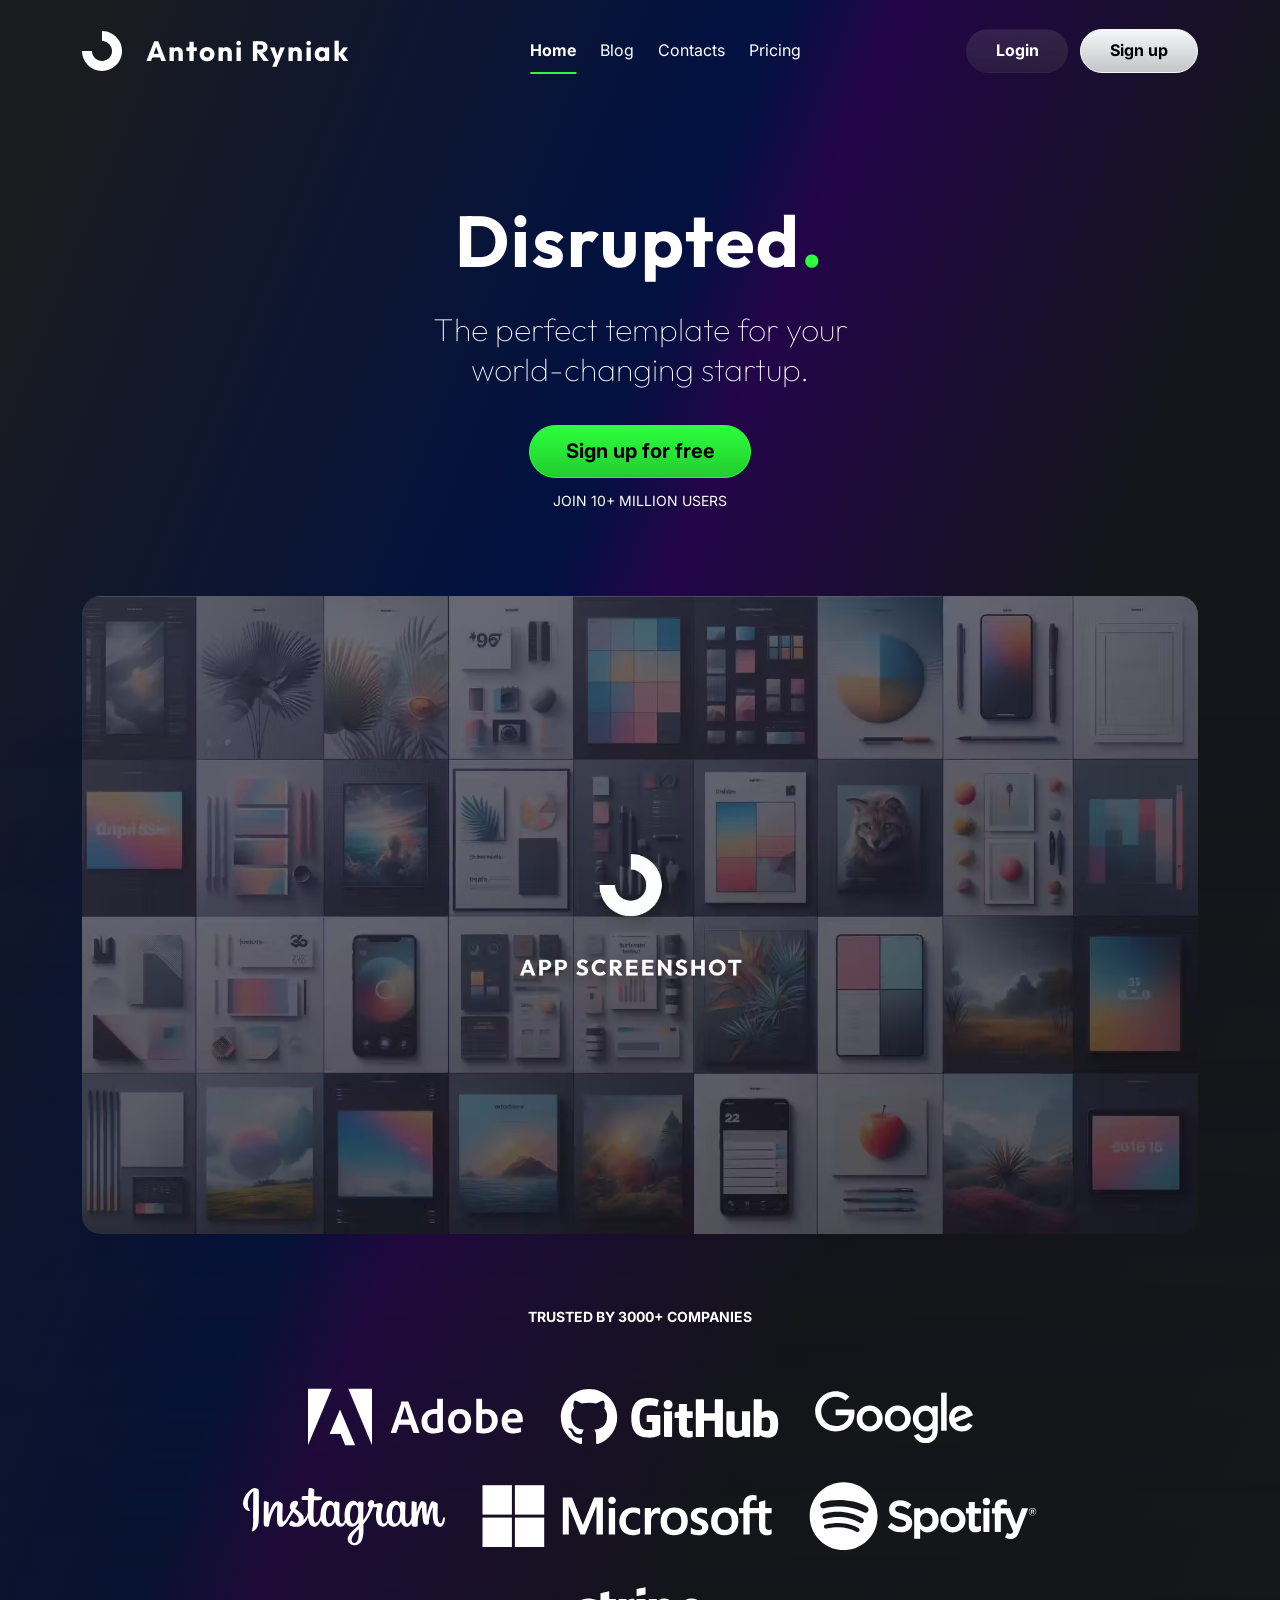
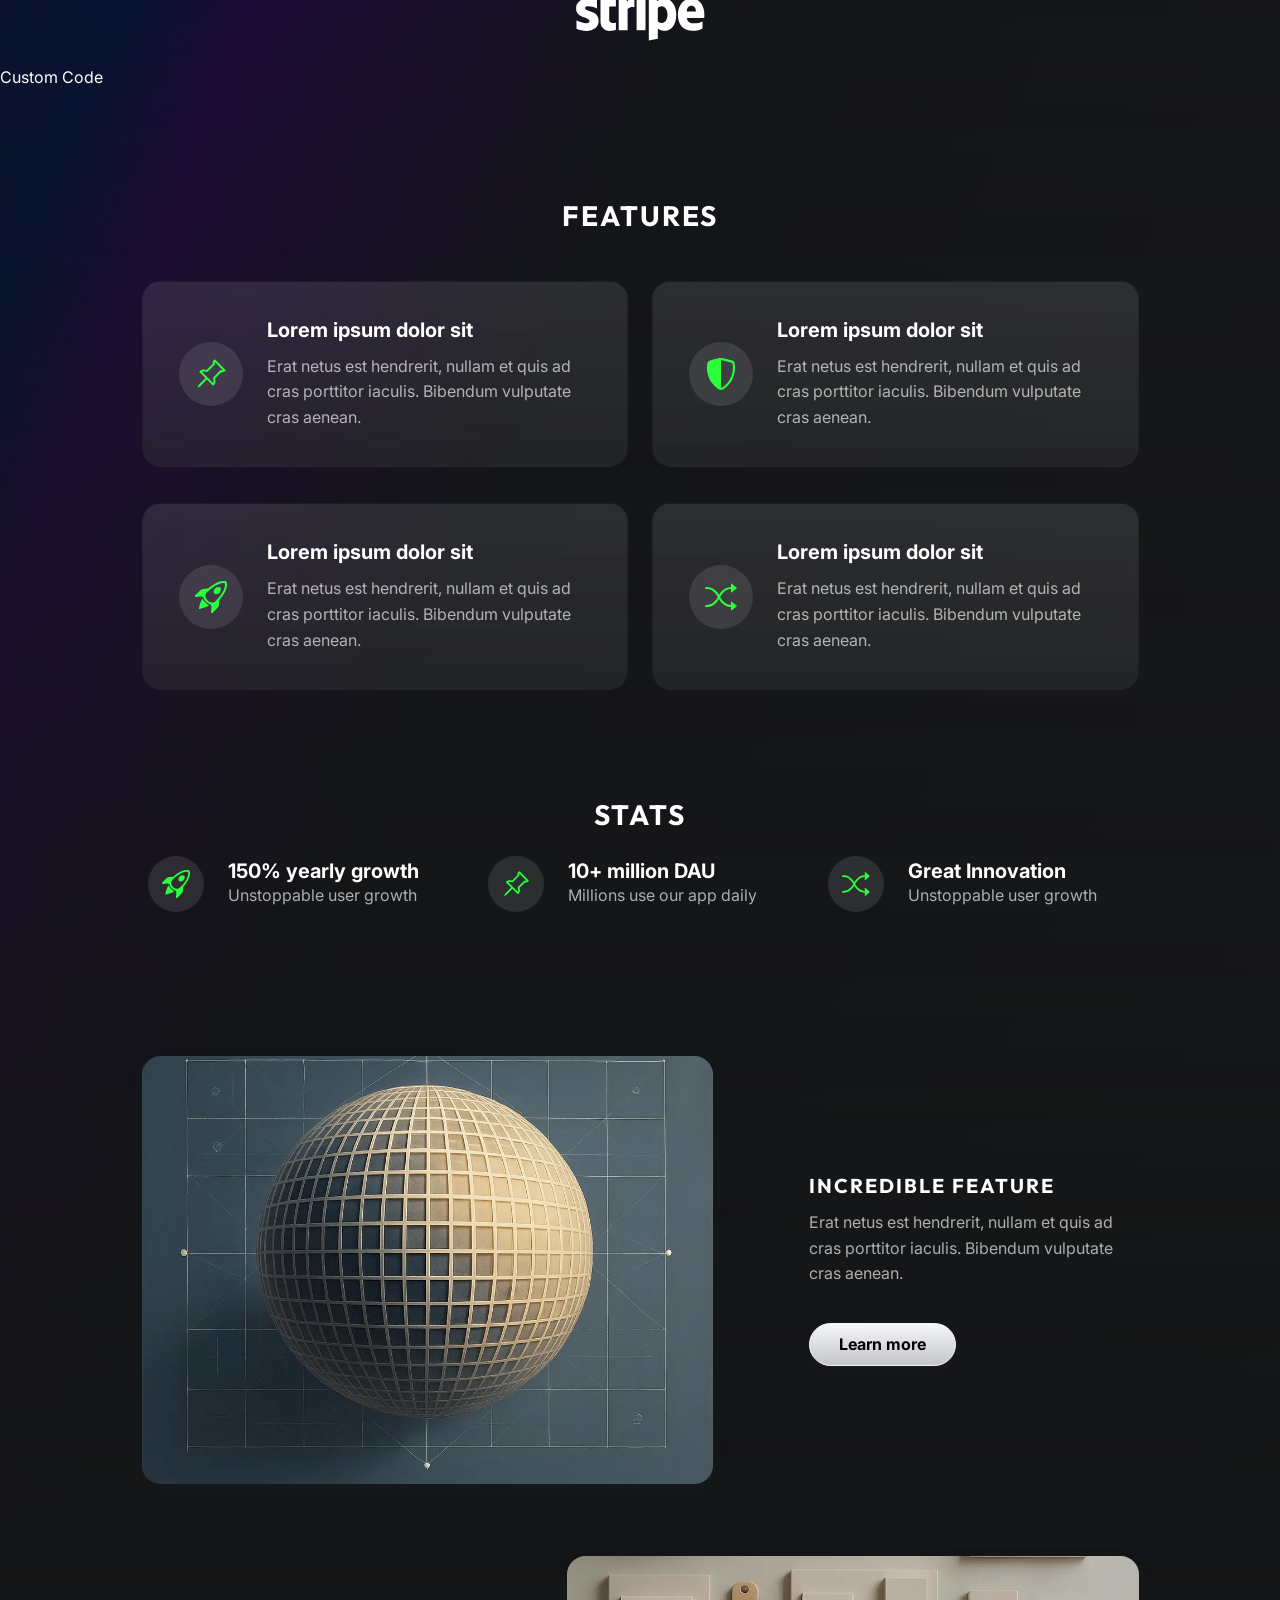
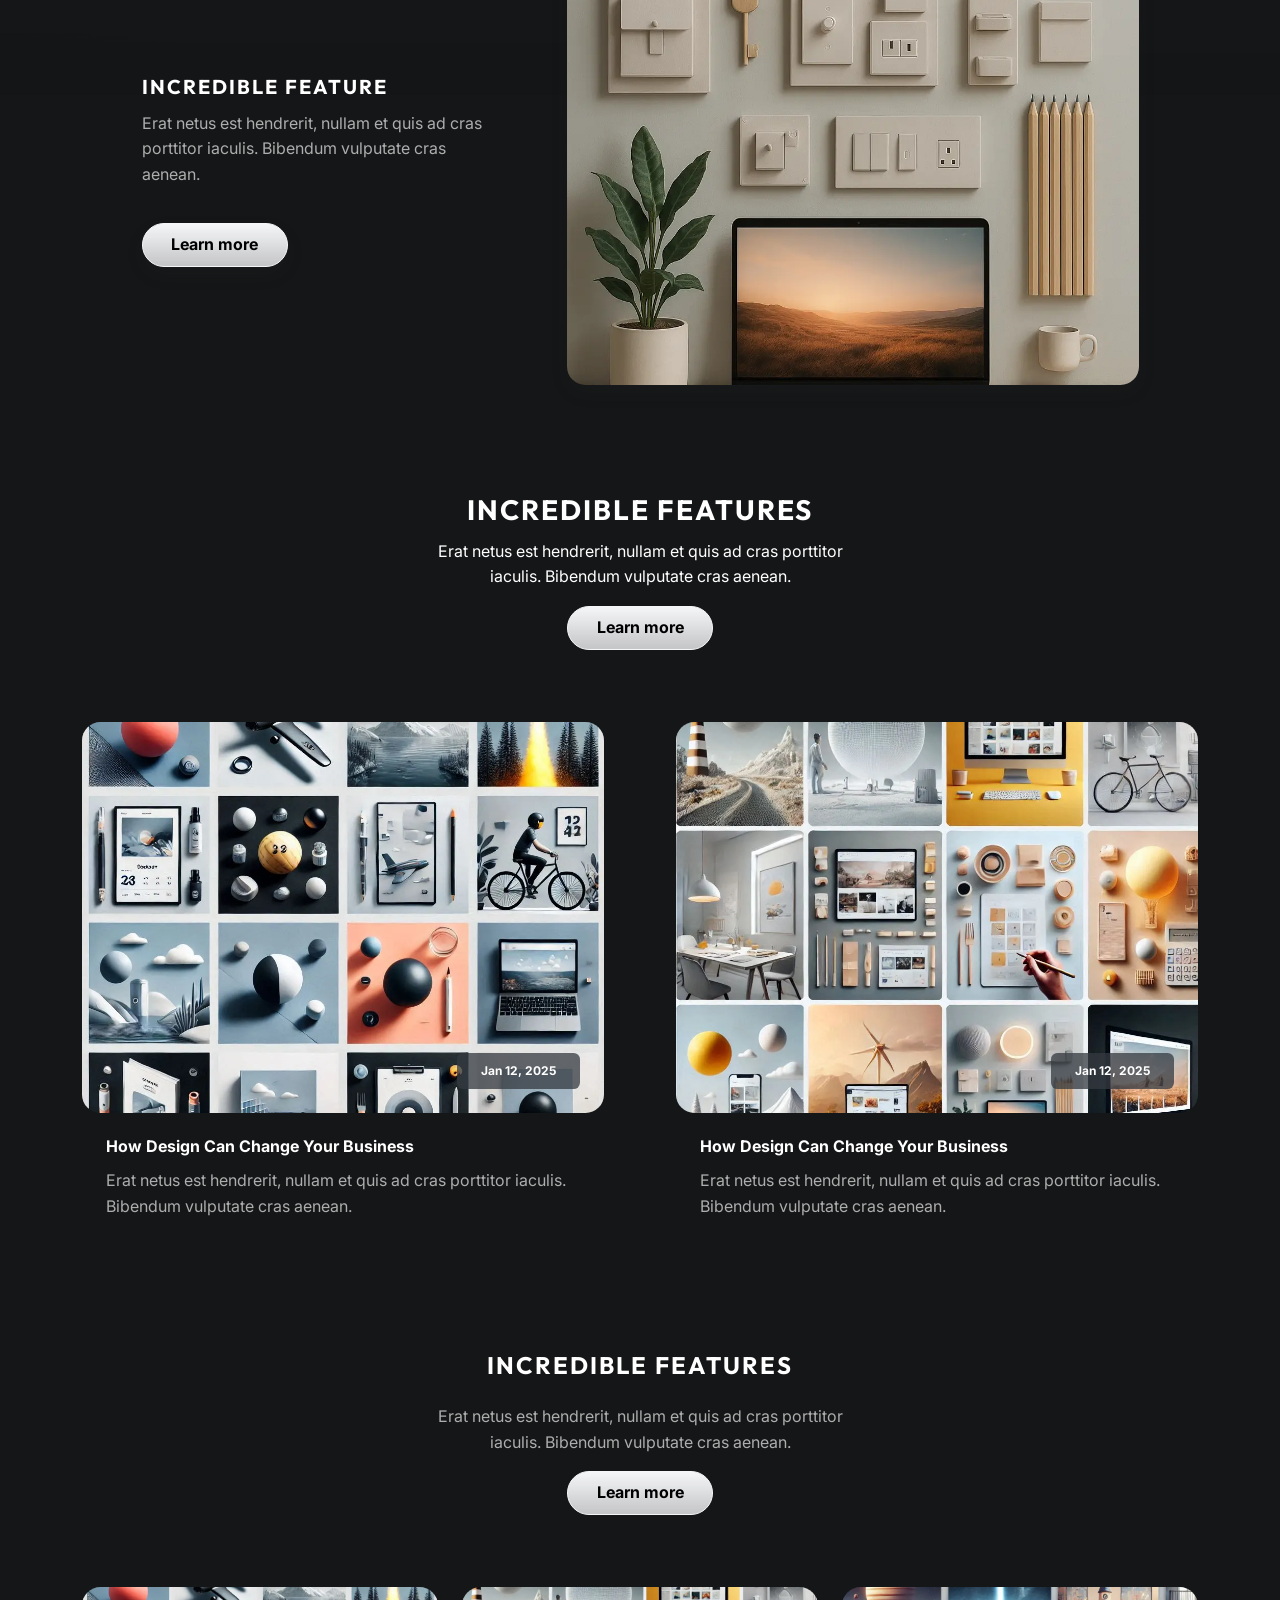
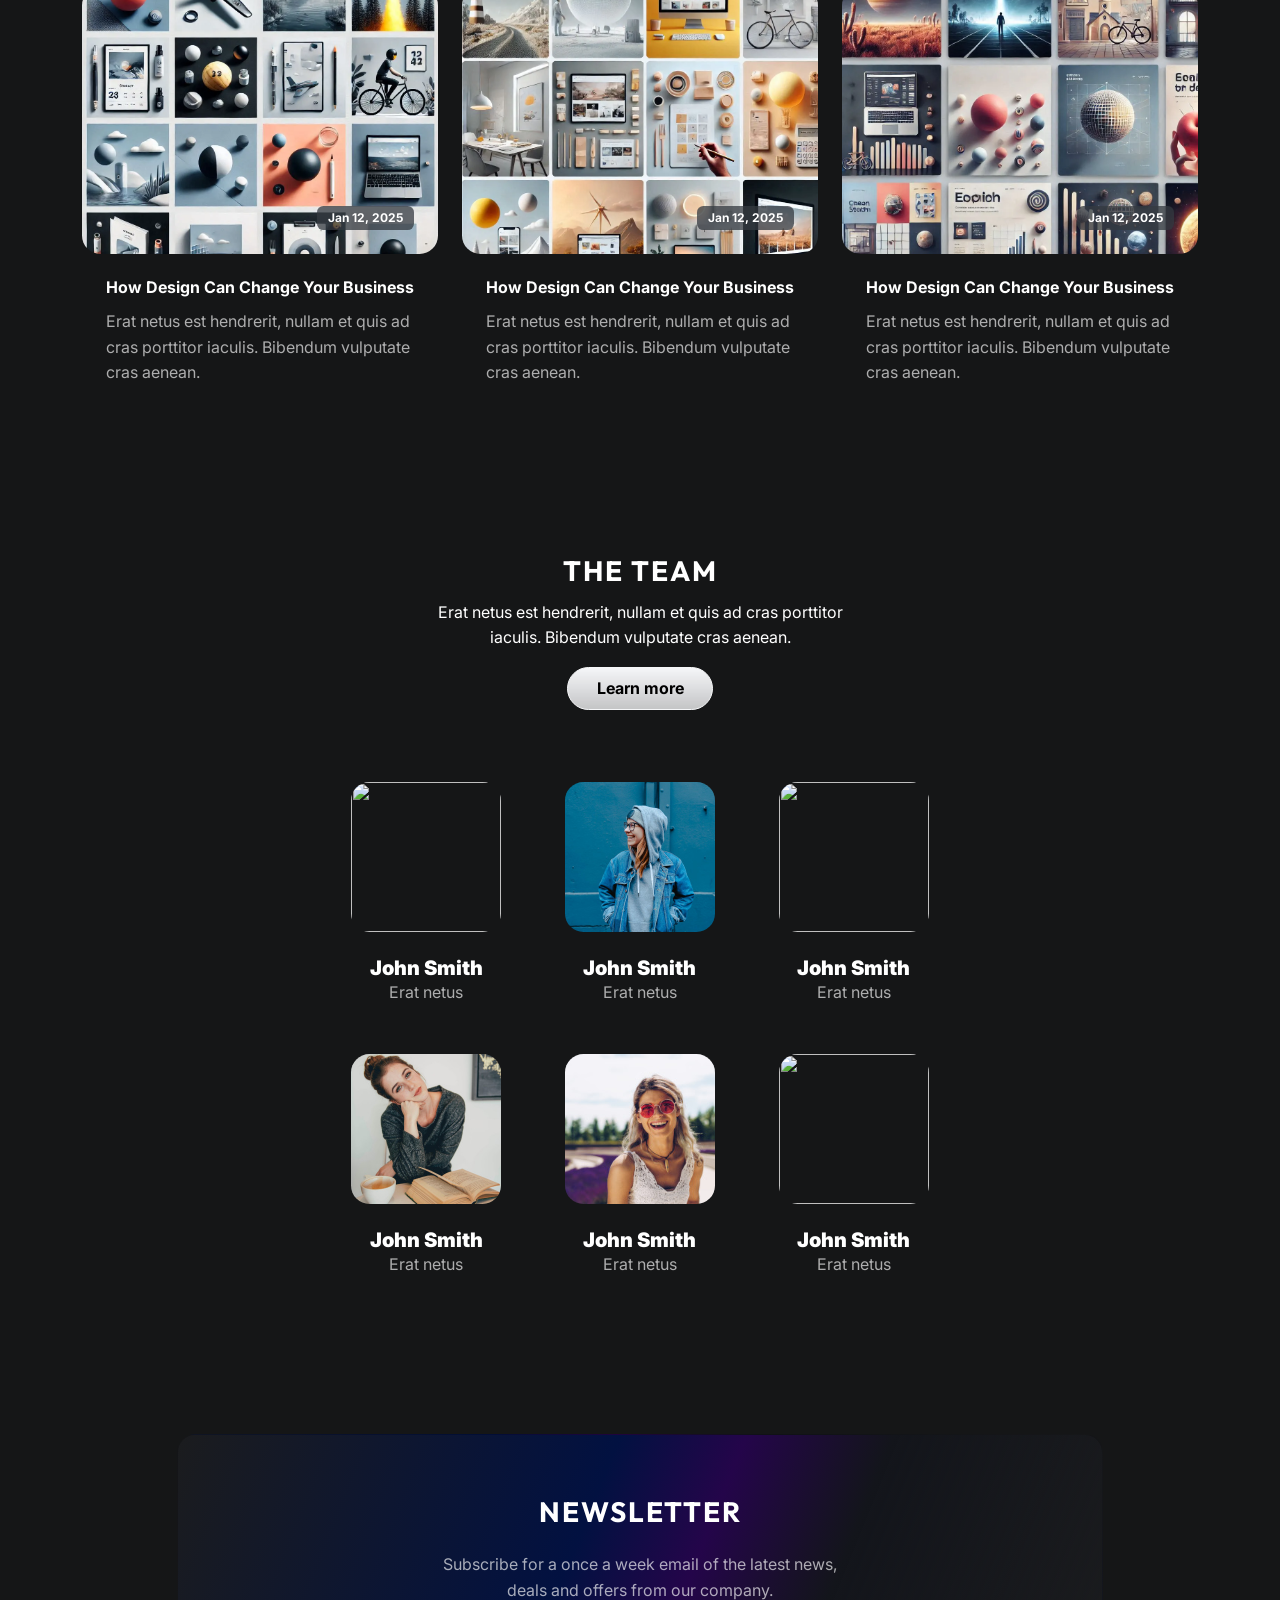
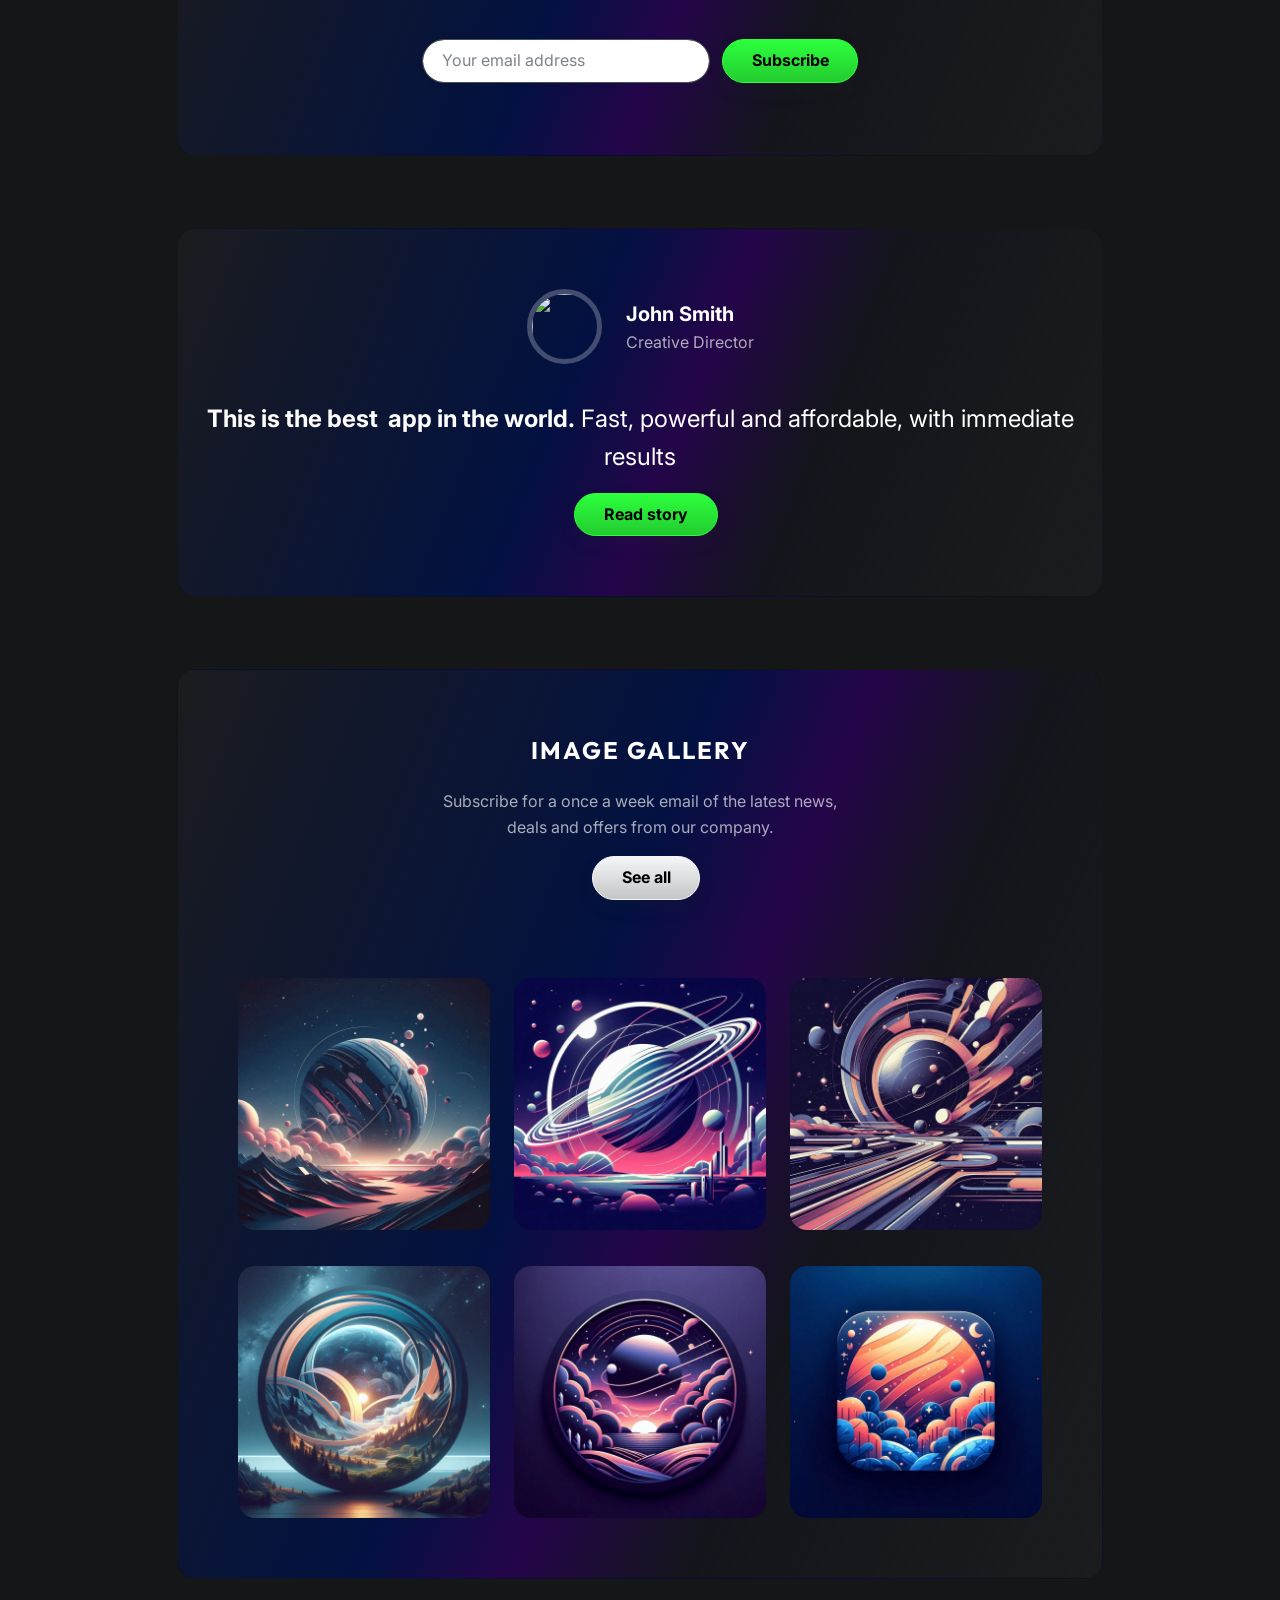
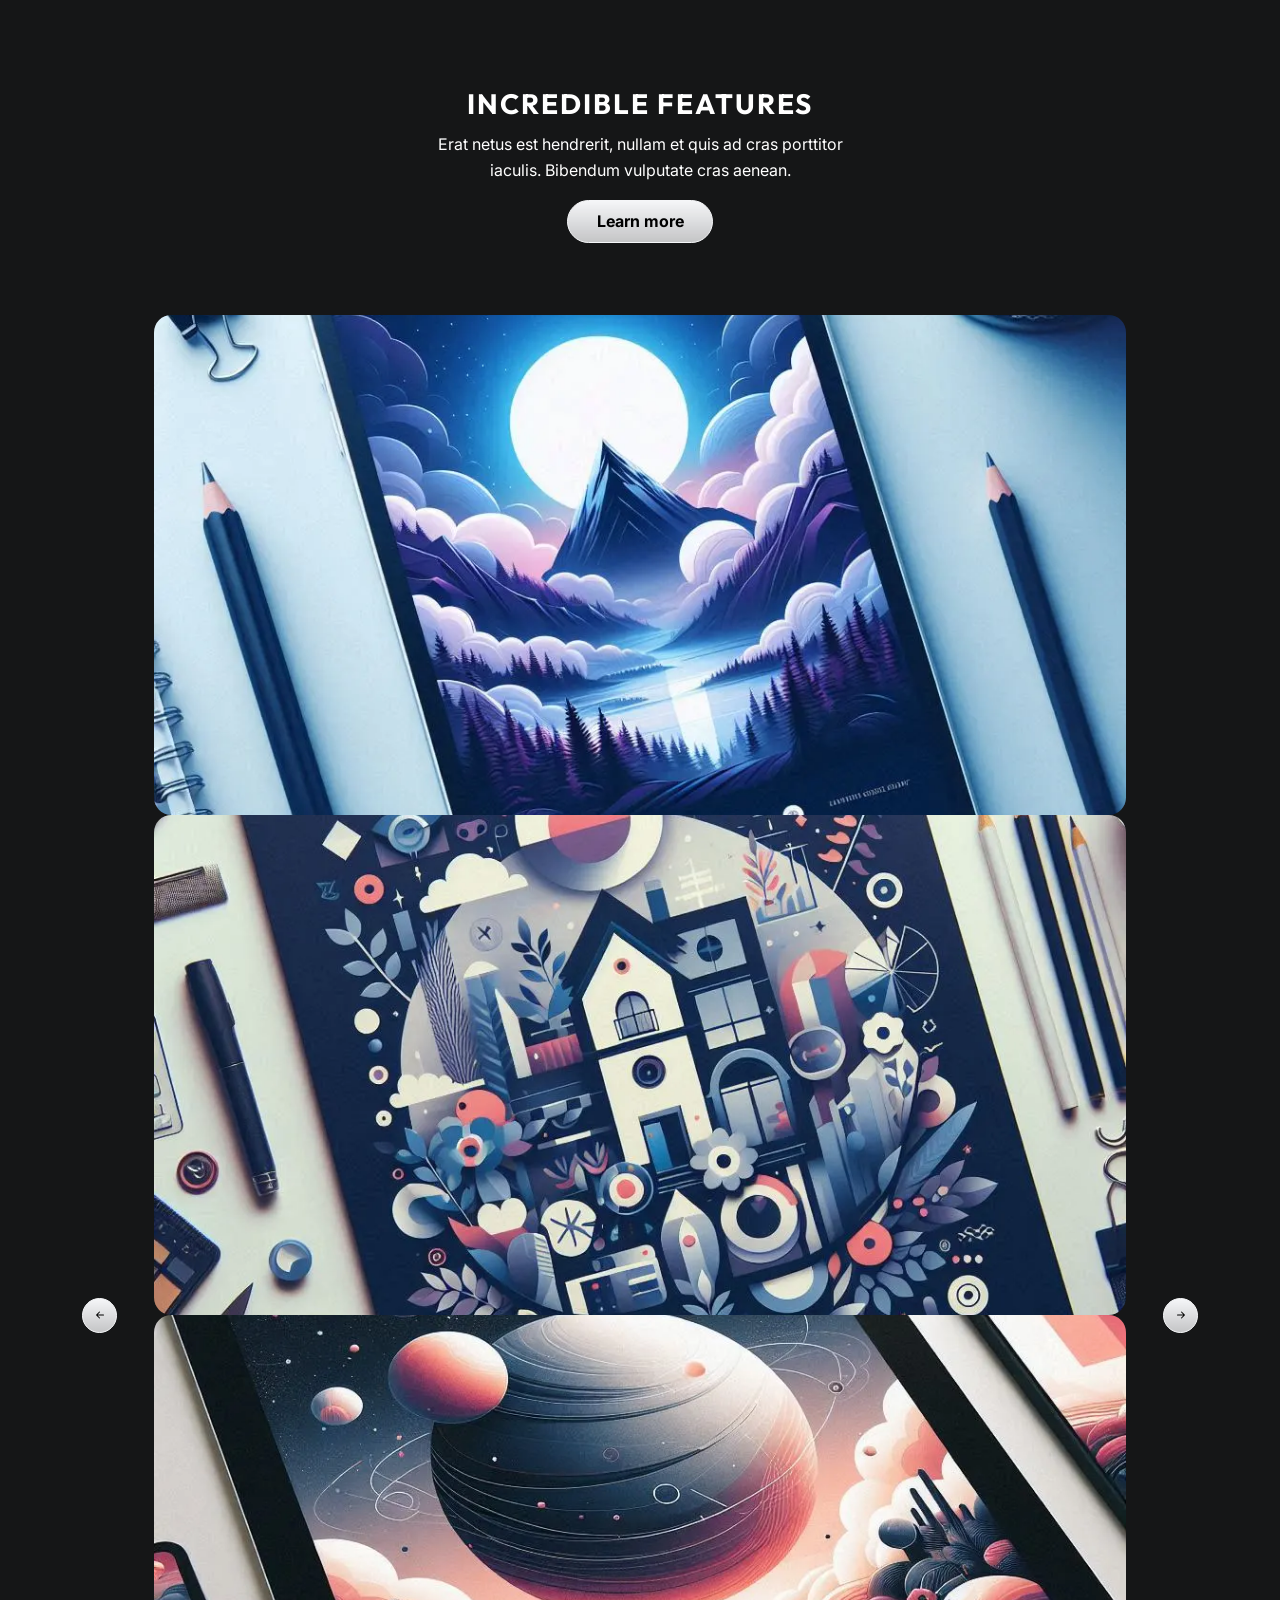
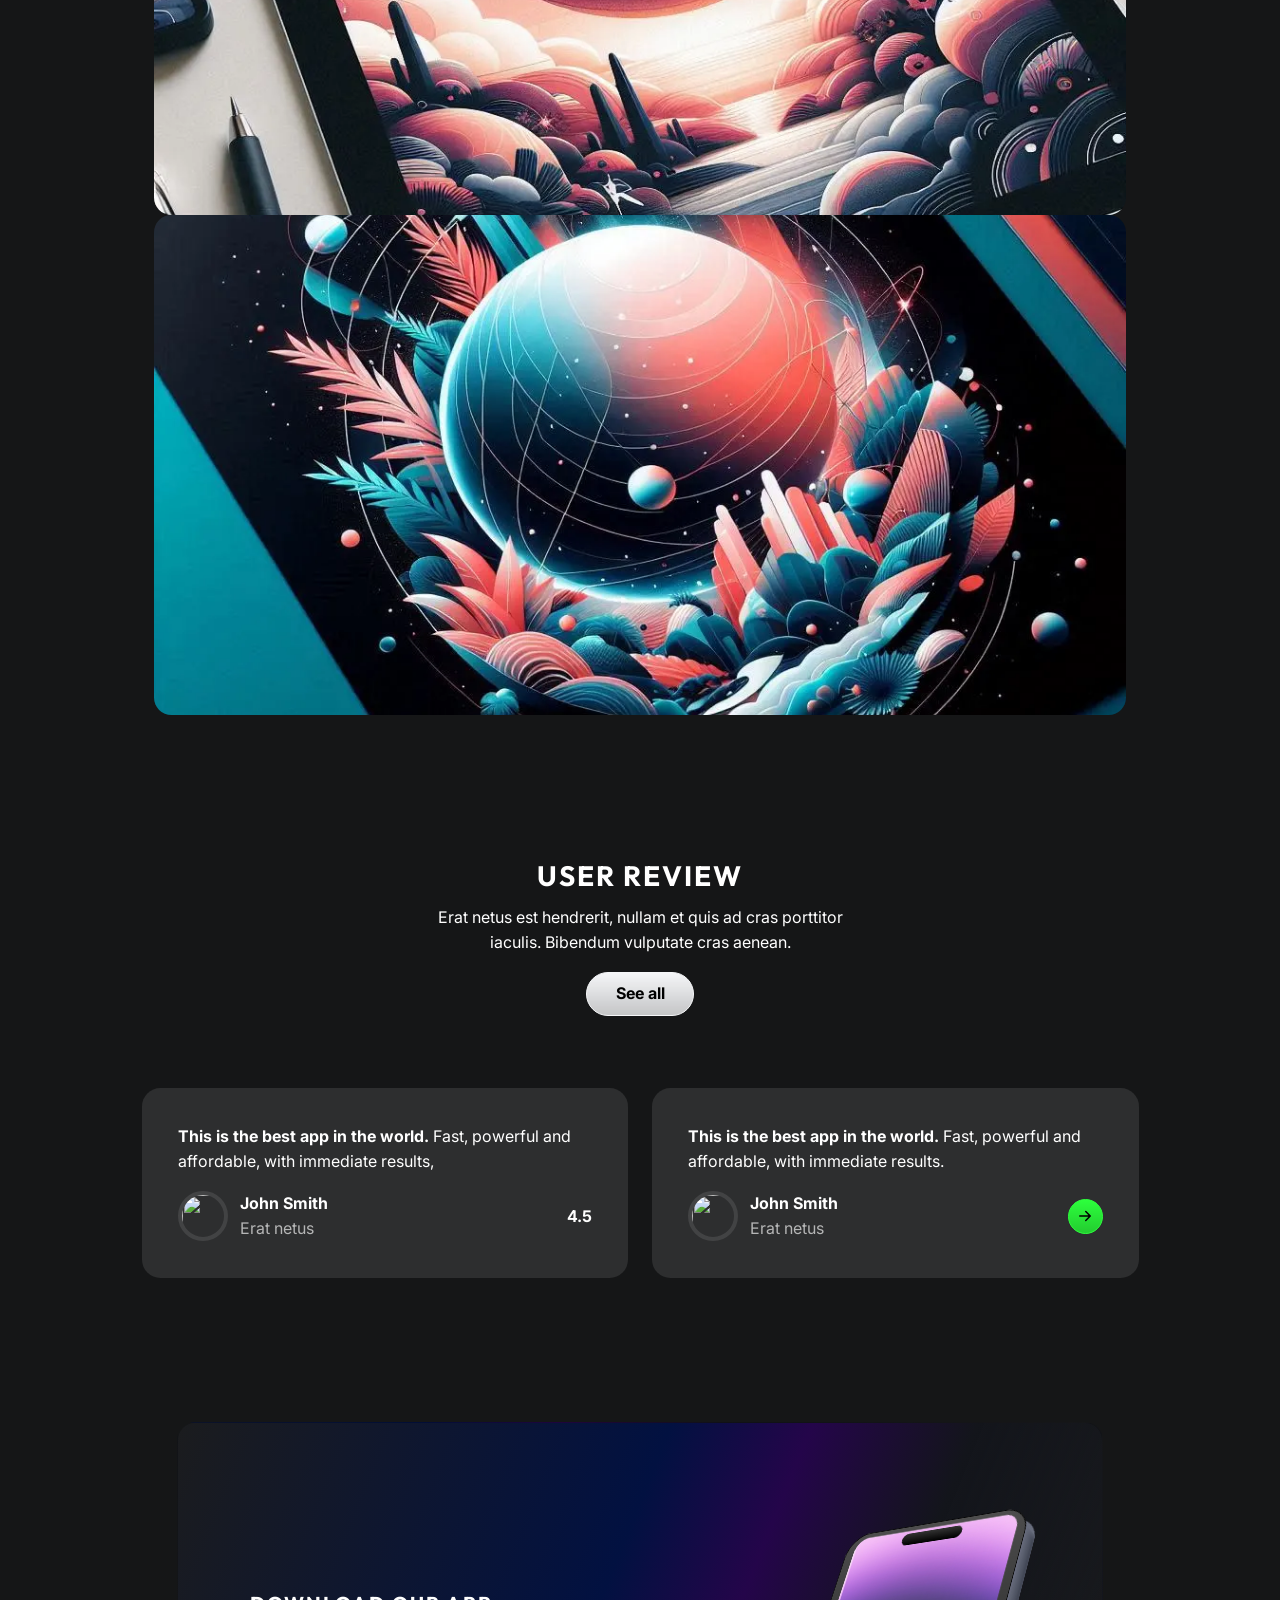
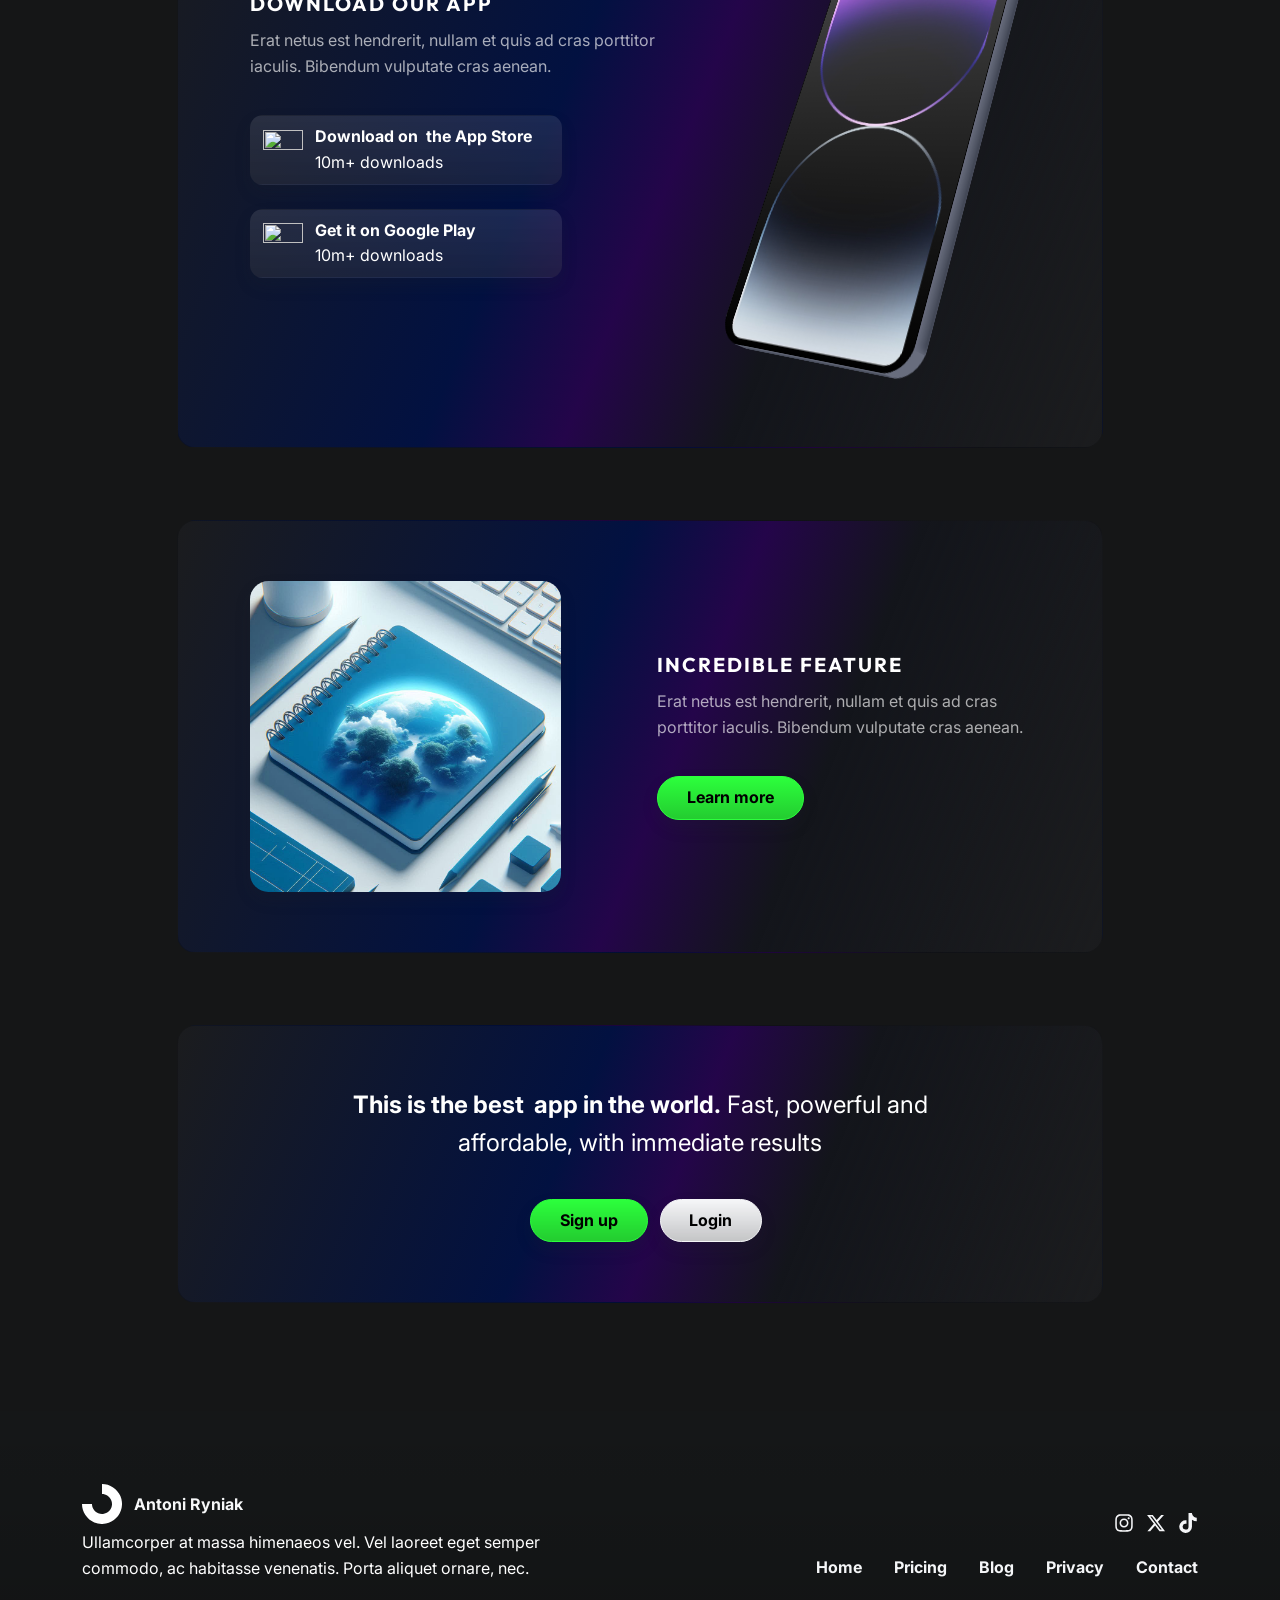
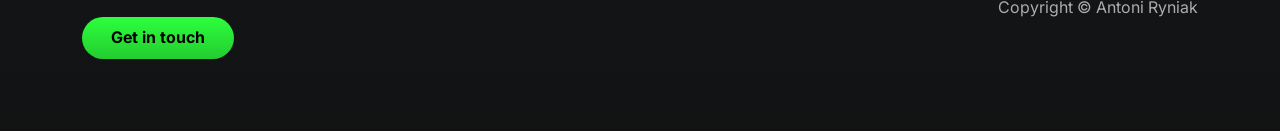
==== index.html @ 5f6b698d "Add files via upload" ====
<!DOCTYPE html>
<html data-bs-theme="light" lang="en">

<head>
    <meta charset="utf-8">
    <meta name="viewport" content="width=device-width, initial-scale=1.0, shrink-to-fit=no">
    <title>Home - Antoni Ryniak</title>
    <link rel="stylesheet" href="assets/bootstrap/css/bootstrap.min.css">
    <link rel="stylesheet" href="https://fonts.googleapis.com/css?family=Inter:200,300,400,500,600,700,800&amp;display=swap">
    <link rel="stylesheet" href="https://fonts.googleapis.com/css?family=Outfit:200,300,400,500,600,700,800,900&amp;display=swap">
    <link rel="stylesheet" href="assets/fonts/fontawesome-all.min.css">
    <link rel="stylesheet" href="assets/css/bss-overrides.css">
    <link rel="stylesheet" href="assets/css/./embed/swiper/swiper.min.css">
    <link rel="stylesheet" href="assets/css/template.css">
</head>

<body class="bg-gradient-body">
    <nav class="navbar navbar-expand-lg py-3" data-bs-theme="dark">
        <div class="container"><a class="navbar-brand d-flex align-items-center" href="#"><img class="img-fluid me-3" width="40" height="40" src="assets/img/logos/logo.svg"><span class="fs-3 fw-bold">Antoni Ryniak</span></a><button class="navbar-toggler" data-bs-toggle="collapse" data-bs-target="#navcol-3"><span class="visually-hidden">Toggle navigation</span><span class="navbar-toggler-icon"></span></button>
            <div class="collapse navbar-collapse" id="navcol-3">
                <ul class="navbar-nav mb-4 mb-lg-0 mx-auto">
                    <li class="nav-item"><a class="nav-link active" href="/index.html">Home</a></li>
                    <li class="nav-item"><a class="nav-link" href="/blog.html">Blog</a></li>
                    <li class="nav-item"><a class="nav-link" href="/contacts.html">Contacts</a></li>
                    <li class="nav-item"><a class="nav-link" href="/pricing.html">Pricing</a></li>
                </ul><button class="btn bg-white bg-opacity-10 bg-gradient me-2" type="button">Login</button><button class="btn btn-light" type="button">Sign up</button>
            </div>
        </div>
    </nav>
    <header class="pt-5">
        <div class="container">
            <div class="row pt-3">
                <div class="col col-md-8 col-lg-6 col-xl-5 text-center text-md-start mx-auto">
                    <div class="text-center">
                        <h1 class="display-2 fw-bold mb-3 heading">Disrupted<span style="color: rgb(44, 255, 60);">.</span></h1>
                        <p class="lead fs-2 fw-lighter lh-sm mb-4">The perfect template for your world-changing startup.</p>
                        <div class="d-flex flex-column flex-grow-0 align-items-center mb-4 mb-xl-5"><button class="btn btn-success btn-lg" type="submit">Sign up for free</button><small class="text-uppercase my-2">Join 10+ million users</small></div>
                    </div>
                </div>
                <div class="col-12 mx-auto">
                    <div class="text-center"><img class="img-fluid rounded" width="1792" height="1024" src="assets/img/screenshot_placeholder.avif"></div>
                </div>
            </div>
        </div>
    </header>
    <section class="py-5">
        <div class="container text-center"><small class="text-uppercase fw-bold d-block mb-2 mb-lg-4">Trusted by 3000+ companies</small>
            <div class="d-flex justify-content-center align-items-center flex-wrap gap-4 p-3 px-xl-7"><a href="#"> <img width="217" height="58" src="assets/img/brands/adobe.svg"></a><a href="#"><img width="219" height="56" src="assets/img/brands/github.svg"></a><a href="#"><img width="158" height="53" src="assets/img/brands/google.svg"></a><a href="#"><img width="203" height="59" src="assets/img/brands/instagram.svg"></a><a href="#"><img width="291" height="63" src="assets/img/brands/microsoft.svg"></a><a href="#"><img width="228" height="69" src="assets/img/brands/spotify.svg"></a><a href="#"><img width="129" height="54" src="assets/img/brands/stripe.svg"></a></div>
        </div><div>Custom Code</div>
    </section>
    <section>
        <div class="container py-4">
            <div class="row mb-4">
                <div class="col-md-8 col-xl-6 text-center mx-auto">
                    <h3 class="text-uppercase fw-bold heading">Features</h3>
                </div>
            </div>
            <div class="row">
                <div class="col col-xl-11 mx-auto">
                    <div class="row gy-4 row-cols-1 row-cols-md-2 mx-auto">
                        <div>
                            <div class="card bg-white bg-opacity-10 bg-gradient">
                                <div class="card-body text-center text-lg-start d-flex flex-column align-items-center gap-3 flex-lg-row p-4">
                                    <div>
                                        <div class="bs-icon-xl bs-icon-circle bg-white bg-opacity-10 bs-icon"><svg class="bi bi-pin-angle" xmlns="http://www.w3.org/2000/svg" width="1em" height="1em" fill="currentColor" viewBox="0 0 16 16">
                                                <path d="M9.828.722a.5.5 0 0 1 .354.146l4.95 4.95a.5.5 0 0 1 0 .707c-.48.48-1.072.588-1.503.588-.177 0-.335-.018-.46-.039l-3.134 3.134a6 6 0 0 1 .16 1.013c.046.702-.032 1.687-.72 2.375a.5.5 0 0 1-.707 0l-2.829-2.828-3.182 3.182c-.195.195-1.219.902-1.414.707s.512-1.22.707-1.414l3.182-3.182-2.828-2.829a.5.5 0 0 1 0-.707c.688-.688 1.673-.767 2.375-.72a6 6 0 0 1 1.013.16l3.134-3.133a3 3 0 0 1-.04-.461c0-.43.108-1.022.589-1.503a.5.5 0 0 1 .353-.146m.122 2.112v-.002zm0-.002v.002a.5.5 0 0 1-.122.51L6.293 6.878a.5.5 0 0 1-.511.12H5.78l-.014-.004a5 5 0 0 0-.288-.076 5 5 0 0 0-.765-.116c-.422-.028-.836.008-1.175.15l5.51 5.509c.141-.34.177-.753.149-1.175a5 5 0 0 0-.192-1.054l-.004-.013v-.001a.5.5 0 0 1 .12-.512l3.536-3.535a.5.5 0 0 1 .532-.115l.096.022c.087.017.208.034.344.034q.172.002.343-.04L9.927 2.028q-.042.172-.04.343a1.8 1.8 0 0 0 .062.46z"></path>
                                            </svg></div>
                                    </div>
                                    <div>
                                        <h5 class="fw-bold">Lorem ipsum dolor sit&nbsp;</h5>
                                        <p class="text-muted mb-0">Erat netus est hendrerit, nullam et quis ad cras porttitor iaculis. Bibendum vulputate cras aenean.</p>
                                    </div>
                                </div>
                            </div>
                        </div>
                        <div>
                            <div class="card bg-white bg-opacity-10 bg-gradient">
                                <div class="card-body text-center text-lg-start d-flex flex-column align-items-center gap-3 flex-lg-row p-4">
                                    <div>
                                        <div class="bs-icon-xl bs-icon-circle bg-white bg-opacity-10 bs-icon"><svg class="bi bi-shield-shaded" xmlns="http://www.w3.org/2000/svg" width="1em" height="1em" fill="currentColor" viewBox="0 0 16 16">
                                                <path fill-rule="evenodd" d="M8 14.933a1 1 0 0 0 .1-.025q.114-.034.294-.118c.24-.113.547-.29.893-.533a10.7 10.7 0 0 0 2.287-2.233c1.527-1.997 2.807-5.031 2.253-9.188a.48.48 0 0 0-.328-.39c-.651-.213-1.75-.56-2.837-.855C9.552 1.29 8.531 1.067 8 1.067zM5.072.56C6.157.265 7.31 0 8 0s1.843.265 2.928.56c1.11.3 2.229.655 2.887.87a1.54 1.54 0 0 1 1.044 1.262c.596 4.477-.787 7.795-2.465 9.99a11.8 11.8 0 0 1-2.517 2.453 7 7 0 0 1-1.048.625c-.28.132-.581.24-.829.24s-.548-.108-.829-.24a7 7 0 0 1-1.048-.625 11.8 11.8 0 0 1-2.517-2.453C1.928 10.487.545 7.169 1.141 2.692A1.54 1.54 0 0 1 2.185 1.43 63 63 0 0 1 5.072.56"></path>
                                            </svg></div>
                                    </div>
                                    <div>
                                        <h5 class="fw-bold">Lorem ipsum dolor sit&nbsp;</h5>
                                        <p class="text-muted mb-0">Erat netus est hendrerit, nullam et quis ad cras porttitor iaculis. Bibendum vulputate cras aenean.</p>
                                    </div>
                                </div>
                            </div>
                        </div>
                        <div>
                            <div class="card bg-white bg-opacity-10 bg-gradient">
                                <div class="card-body text-center text-lg-start d-flex flex-column align-items-center gap-3 flex-lg-row p-4">
                                    <div>
                                        <div class="bs-icon-xl bs-icon-circle bg-white bg-opacity-10 bs-icon"><svg class="bi bi-rocket-takeoff" xmlns="http://www.w3.org/2000/svg" width="1em" height="1em" fill="currentColor" viewBox="0 0 16 16">
                                                <path d="M9.752 6.193c.599.6 1.73.437 2.528-.362s.96-1.932.362-2.531c-.599-.6-1.73-.438-2.528.361-.798.8-.96 1.933-.362 2.532"></path>
                                                <path d="M15.811 3.312c-.363 1.534-1.334 3.626-3.64 6.218l-.24 2.408a2.56 2.56 0 0 1-.732 1.526L8.817 15.85a.51.51 0 0 1-.867-.434l.27-1.899c.04-.28-.013-.593-.131-.956a9 9 0 0 0-.249-.657l-.082-.202c-.815-.197-1.578-.662-2.191-1.277-.614-.615-1.079-1.379-1.275-2.195l-.203-.083a10 10 0 0 0-.655-.248c-.363-.119-.675-.172-.955-.132l-1.896.27A.51.51 0 0 1 .15 7.17l2.382-2.386c.41-.41.947-.67 1.524-.734h.006l2.4-.238C9.005 1.55 11.087.582 12.623.208c.89-.217 1.59-.232 2.08-.188.244.023.435.06.57.093q.1.026.16.045c.184.06.279.13.351.295l.029.073a3.5 3.5 0 0 1 .157.721c.055.485.051 1.178-.159 2.065m-4.828 7.475.04-.04-.107 1.081a1.54 1.54 0 0 1-.44.913l-1.298 1.3.054-.38c.072-.506-.034-.993-.172-1.418a9 9 0 0 0-.164-.45c.738-.065 1.462-.38 2.087-1.006M5.205 5c-.625.626-.94 1.351-1.004 2.09a9 9 0 0 0-.45-.164c-.424-.138-.91-.244-1.416-.172l-.38.054 1.3-1.3c.245-.246.566-.401.91-.44l1.08-.107zm9.406-3.961c-.38-.034-.967-.027-1.746.163-1.558.38-3.917 1.496-6.937 4.521-.62.62-.799 1.34-.687 2.051.107.676.483 1.362 1.048 1.928.564.565 1.25.941 1.924 1.049.71.112 1.429-.067 2.048-.688 3.079-3.083 4.192-5.444 4.556-6.987.183-.771.18-1.345.138-1.713a3 3 0 0 0-.045-.283 3 3 0 0 0-.3-.041Z"></path>
                                                <path d="M7.009 12.139a7.6 7.6 0 0 1-1.804-1.352A7.6 7.6 0 0 1 3.794 8.86c-1.102.992-1.965 5.054-1.839 5.18.125.126 3.936-.896 5.054-1.902Z"></path>
                                            </svg></div>
                                    </div>
                                    <div>
                                        <h5 class="fw-bold">Lorem ipsum dolor sit&nbsp;</h5>
                                        <p class="text-muted mb-0">Erat netus est hendrerit, nullam et quis ad cras porttitor iaculis. Bibendum vulputate cras aenean.</p>
                                    </div>
                                </div>
                            </div>
                        </div>
                        <div>
                            <div class="card bg-white bg-opacity-10 bg-gradient">
                                <div class="card-body text-center text-lg-start d-flex flex-column align-items-center gap-3 flex-lg-row p-4">
                                    <div>
                                        <div class="bs-icon-xl bs-icon-circle bg-white bg-opacity-10 bs-icon"><svg class="bi bi-shuffle" xmlns="http://www.w3.org/2000/svg" width="1em" height="1em" fill="currentColor" viewBox="0 0 16 16">
                                                <path fill-rule="evenodd" d="M0 3.5A.5.5 0 0 1 .5 3H1c2.202 0 3.827 1.24 4.874 2.418.49.552.865 1.102 1.126 1.532.26-.43.636-.98 1.126-1.532C9.173 4.24 10.798 3 13 3v1c-1.798 0-3.173 1.01-4.126 2.082A9.6 9.6 0 0 0 7.556 8a9.6 9.6 0 0 0 1.317 1.918C9.828 10.99 11.204 12 13 12v1c-2.202 0-3.827-1.24-4.874-2.418A10.6 10.6 0 0 1 7 9.05c-.26.43-.636.98-1.126 1.532C4.827 11.76 3.202 13 1 13H.5a.5.5 0 0 1 0-1H1c1.798 0 3.173-1.01 4.126-2.082A9.6 9.6 0 0 0 6.444 8a9.6 9.6 0 0 0-1.317-1.918C4.172 5.01 2.796 4 1 4H.5a.5.5 0 0 1-.5-.5"></path>
                                                <path d="M13 5.466V1.534a.25.25 0 0 1 .41-.192l2.36 1.966c.12.1.12.284 0 .384l-2.36 1.966a.25.25 0 0 1-.41-.192m0 9v-3.932a.25.25 0 0 1 .41-.192l2.36 1.966c.12.1.12.284 0 .384l-2.36 1.966a.25.25 0 0 1-.41-.192"></path>
                                            </svg></div>
                                    </div>
                                    <div>
                                        <h5 class="fw-bold">Lorem ipsum dolor sit&nbsp;</h5>
                                        <p class="text-muted mb-0">Erat netus est hendrerit, nullam et quis ad cras porttitor iaculis. Bibendum vulputate cras aenean.</p>
                                    </div>
                                </div>
                            </div>
                        </div>
                    </div>
                </div>
            </div>
        </div>
    </section>
    <section>
        <div class="container py-4 py-lg-5">
            <div class="row">
                <div class="col-md-8 col-xl-6 text-center mx-auto">
                    <h3 class="text-uppercase fw-bold mb-3 heading">Stats</h3>
                </div>
            </div>
            <div class="row">
                <div class="col col-xl-11 mx-auto">
                    <div class="row gx-4 gy-4 row-cols-1 row-cols-md-2 row-cols-lg-3 mx-auto">
                        <div class="col">
                            <div class="card bg-transparent border-0">
                                <div class="card-body d-flex justify-content-center align-items-center justify-content-md-start p-0">
                                    <div class="me-3">
                                        <div class="bs-icon-lg bs-icon-circle bg-white bg-opacity-10 bs-icon"><svg class="bi bi-rocket-takeoff" xmlns="http://www.w3.org/2000/svg" width="1em" height="1em" fill="currentColor" viewBox="0 0 16 16">
                                                <path d="M9.752 6.193c.599.6 1.73.437 2.528-.362s.96-1.932.362-2.531c-.599-.6-1.73-.438-2.528.361-.798.8-.96 1.933-.362 2.532"></path>
                                                <path d="M15.811 3.312c-.363 1.534-1.334 3.626-3.64 6.218l-.24 2.408a2.56 2.56 0 0 1-.732 1.526L8.817 15.85a.51.51 0 0 1-.867-.434l.27-1.899c.04-.28-.013-.593-.131-.956a9 9 0 0 0-.249-.657l-.082-.202c-.815-.197-1.578-.662-2.191-1.277-.614-.615-1.079-1.379-1.275-2.195l-.203-.083a10 10 0 0 0-.655-.248c-.363-.119-.675-.172-.955-.132l-1.896.27A.51.51 0 0 1 .15 7.17l2.382-2.386c.41-.41.947-.67 1.524-.734h.006l2.4-.238C9.005 1.55 11.087.582 12.623.208c.89-.217 1.59-.232 2.08-.188.244.023.435.06.57.093q.1.026.16.045c.184.06.279.13.351.295l.029.073a3.5 3.5 0 0 1 .157.721c.055.485.051 1.178-.159 2.065m-4.828 7.475.04-.04-.107 1.081a1.54 1.54 0 0 1-.44.913l-1.298 1.3.054-.38c.072-.506-.034-.993-.172-1.418a9 9 0 0 0-.164-.45c.738-.065 1.462-.38 2.087-1.006M5.205 5c-.625.626-.94 1.351-1.004 2.09a9 9 0 0 0-.45-.164c-.424-.138-.91-.244-1.416-.172l-.38.054 1.3-1.3c.245-.246.566-.401.91-.44l1.08-.107zm9.406-3.961c-.38-.034-.967-.027-1.746.163-1.558.38-3.917 1.496-6.937 4.521-.62.62-.799 1.34-.687 2.051.107.676.483 1.362 1.048 1.928.564.565 1.25.941 1.924 1.049.71.112 1.429-.067 2.048-.688 3.079-3.083 4.192-5.444 4.556-6.987.183-.771.18-1.345.138-1.713a3 3 0 0 0-.045-.283 3 3 0 0 0-.3-.041Z"></path>
                                                <path d="M7.009 12.139a7.6 7.6 0 0 1-1.804-1.352A7.6 7.6 0 0 1 3.794 8.86c-1.102.992-1.965 5.054-1.839 5.18.125.126 3.936-.896 5.054-1.902Z"></path>
                                            </svg></div>
                                    </div>
                                    <div>
                                        <h5 class="fw-bold mb-0">150% yearly growth</h5>
                                        <p class="text-muted mb-0">Unstoppable user growth</p>
                                    </div>
                                </div>
                            </div>
                        </div>
                        <div>
                            <div class="card bg-transparent border-0">
                                <div class="card-body d-flex justify-content-center align-items-center justify-content-md-start p-0">
                                    <div class="me-3">
                                        <div class="bs-icon-lg bs-icon-circle bg-white bg-opacity-10 bs-icon"><svg class="bi bi-pin-angle" xmlns="http://www.w3.org/2000/svg" width="1em" height="1em" fill="currentColor" viewBox="0 0 16 16">
                                                <path d="M9.828.722a.5.5 0 0 1 .354.146l4.95 4.95a.5.5 0 0 1 0 .707c-.48.48-1.072.588-1.503.588-.177 0-.335-.018-.46-.039l-3.134 3.134a6 6 0 0 1 .16 1.013c.046.702-.032 1.687-.72 2.375a.5.5 0 0 1-.707 0l-2.829-2.828-3.182 3.182c-.195.195-1.219.902-1.414.707s.512-1.22.707-1.414l3.182-3.182-2.828-2.829a.5.5 0 0 1 0-.707c.688-.688 1.673-.767 2.375-.72a6 6 0 0 1 1.013.16l3.134-3.133a3 3 0 0 1-.04-.461c0-.43.108-1.022.589-1.503a.5.5 0 0 1 .353-.146m.122 2.112v-.002zm0-.002v.002a.5.5 0 0 1-.122.51L6.293 6.878a.5.5 0 0 1-.511.12H5.78l-.014-.004a5 5 0 0 0-.288-.076 5 5 0 0 0-.765-.116c-.422-.028-.836.008-1.175.15l5.51 5.509c.141-.34.177-.753.149-1.175a5 5 0 0 0-.192-1.054l-.004-.013v-.001a.5.5 0 0 1 .12-.512l3.536-3.535a.5.5 0 0 1 .532-.115l.096.022c.087.017.208.034.344.034q.172.002.343-.04L9.927 2.028q-.042.172-.04.343a1.8 1.8 0 0 0 .062.46z"></path>
                                            </svg></div>
                                    </div>
                                    <div>
                                        <h5 class="fw-bold mb-0">10+ million DAU</h5>
                                        <p class="text-muted mb-0">Millions use our app daily</p>
                                    </div>
                                </div>
                            </div>
                        </div>
                        <div>
                            <div class="card bg-transparent border-0">
                                <div class="card-body d-flex justify-content-center align-items-center justify-content-md-start p-0">
                                    <div class="me-3">
                                        <div class="bs-icon-lg bs-icon-circle bg-white bg-opacity-10 bs-icon"><svg class="bi bi-shuffle" xmlns="http://www.w3.org/2000/svg" width="1em" height="1em" fill="currentColor" viewBox="0 0 16 16">
                                                <path fill-rule="evenodd" d="M0 3.5A.5.5 0 0 1 .5 3H1c2.202 0 3.827 1.24 4.874 2.418.49.552.865 1.102 1.126 1.532.26-.43.636-.98 1.126-1.532C9.173 4.24 10.798 3 13 3v1c-1.798 0-3.173 1.01-4.126 2.082A9.6 9.6 0 0 0 7.556 8a9.6 9.6 0 0 0 1.317 1.918C9.828 10.99 11.204 12 13 12v1c-2.202 0-3.827-1.24-4.874-2.418A10.6 10.6 0 0 1 7 9.05c-.26.43-.636.98-1.126 1.532C4.827 11.76 3.202 13 1 13H.5a.5.5 0 0 1 0-1H1c1.798 0 3.173-1.01 4.126-2.082A9.6 9.6 0 0 0 6.444 8a9.6 9.6 0 0 0-1.317-1.918C4.172 5.01 2.796 4 1 4H.5a.5.5 0 0 1-.5-.5"></path>
                                                <path d="M13 5.466V1.534a.25.25 0 0 1 .41-.192l2.36 1.966c.12.1.12.284 0 .384l-2.36 1.966a.25.25 0 0 1-.41-.192m0 9v-3.932a.25.25 0 0 1 .41-.192l2.36 1.966c.12.1.12.284 0 .384l-2.36 1.966a.25.25 0 0 1-.41-.192"></path>
                                            </svg></div>
                                    </div>
                                    <div>
                                        <h5 class="fw-bold mb-0">Great Innovation</h5>
                                        <p class="text-muted mb-0">Unstoppable user growth</p>
                                    </div>
                                </div>
                            </div>
                        </div>
                    </div>
                </div>
            </div>
        </div>
    </section>
    <section>
        <div class="container py-5">
            <div class="row">
                <div class="col col-xl-11 mx-auto">
                    <div class="row gy-3 mb-4 mb-lg-5 mx-auto">
                        <div class="col-12 col-md-6 col-lg-7"><img class="img-fluid aspect-ratio-4x3 object-fit-cover rounded shadow w-100" width="1024" height="1024" src="assets/img/projects/project11.webp"></div>
                        <div class="col d-flex align-items-md-center">
                            <div class="ps-lg-5">
                                <h5 class="text-uppercase fw-bold heading">Incredible feature</h5>
                                <p class="text-muted mb-4">Erat netus est hendrerit, nullam et quis ad cras porttitor iaculis. Bibendum vulputate cras aenean.</p><button class="btn btn-light shadow" type="button">Learn more</button>
                            </div>
                        </div>
                    </div>
                    <div class="row gy-3 mx-auto">
                        <div class="col-12 col-md-6 col-lg-7 order-md-last"><img class="img-fluid aspect-ratio-4x3 object-fit-cover rounded shadow w-100" width="1024" height="1024" src="assets/img/projects/project12.webp"></div>
                        <div class="col d-flex align-items-md-center">
                            <div class="pe-lg-4">
                                <h5 class="text-uppercase fw-bold heading">Incredible feature</h5>
                                <p class="text-muted mb-4">Erat netus est hendrerit, nullam et quis ad cras porttitor iaculis. Bibendum vulputate cras aenean.</p><button class="btn btn-light shadow" type="button">Learn more</button>
                            </div>
                        </div>
                    </div>
                </div>
            </div>
        </div>
    </section>
    <section>
        <div class="container py-4">
            <div class="row mb-4 mb-lg-5">
                <div class="col-md-8 col-xl-5 text-center mx-auto">
                    <h3 class="text-uppercase fw-bold heading">Incredible Features</h3>
                    <p>Erat netus est hendrerit, nullam et quis ad cras porttitor iaculis. Bibendum vulputate cras aenean.</p><button class="btn btn-light" type="button">Learn more</button>
                </div>
            </div>
            <div data-bss-type="blog-loop">
                <div class="row gy-3 gx-lg-4 gx-xl-5 row-cols-1 row-cols-md-2" data-bss-type="blog-loop-base">
                    <div class="post-tag-design post-author-billy-thomas post-author-jenny-doe" data-bss-type="blog-loop-item">
                        <div class="card bg-transparent border-0"><a class="position-relative" href="blog/article-1.html"><img class="img-fluid aspect-ratio-4x3 object-fit-cover rounded w-100 card-img-top" width="1024" height="1024" src="assets/img/articles/design-grid-2.webp"><span class="badge bg-dark bg-opacity-75 position-absolute me-3 mb-3 px-lg-3 py-lg-2 bottom-0 end-0"><time datetime="2025-01-12">Jan 12, 2025</time></span></a>
                            <div class="card-body"><a href="blog/article-1.html">
                                    <h4 class="fs-6 fw-bold text-body">How Design Can Change Your Business</h4>
                                </a>
                                <p class="text-muted card-text">Erat netus est hendrerit, nullam et quis ad cras porttitor iaculis. Bibendum vulputate cras aenean.</p>
                            </div>
                        </div>
                    </div>
                    <div class="post-tag-business post-author-billy-thomas" data-bss-type="blog-loop-item">
                        <div class="card bg-transparent border-0"><a class="position-relative" href="blog/article-2.html"><img class="img-fluid aspect-ratio-4x3 object-fit-cover rounded w-100 card-img-top" width="1024" height="1024" src="assets/img/articles/design-grid-3.webp"><span class="badge bg-dark bg-opacity-75 position-absolute me-3 mb-3 px-lg-3 py-lg-2 bottom-0 end-0"><time datetime="2025-01-12">Jan 12, 2025</time></span></a>
                            <div class="card-body"><a href="blog/article-2.html">
                                    <h4 class="fs-6 fw-bold text-body">How Design Can Change Your Business</h4>
                                </a>
                                <p class="text-muted card-text">Erat netus est hendrerit, nullam et quis ad cras porttitor iaculis. Bibendum vulputate cras aenean.</p>
                            </div>
                        </div>
                    </div>
                </div>
            </div>
        </div>
    </section>
    <section>
        <div class="container py-4 py-lg-5">
            <div class="row mb-4 mb-lg-5">
                <div class="col-md-8 col-xl-5 text-center mx-auto">
                    <h3 class="text-uppercase fs-4 fw-bold mb-3 heading">Incredible Features</h3>
                    <p class="text-muted">Erat netus est hendrerit, nullam et quis ad cras porttitor iaculis. Bibendum vulputate cras aenean.</p><button class="btn btn-light" type="button">Learn more</button>
                </div>
            </div>
            <div data-bss-type="blog-loop">
                <div class="row gy-3 row-cols-1 row-cols-md-2 row-cols-lg-3" data-bss-type="blog-loop-base">
                    <div class="post-tag-design post-author-billy-thomas post-author-jenny-doe" data-bss-type="blog-loop-item">
                        <div class="card bg-transparent border-0"><a class="position-relative" href="blog/article-1.html"><img class="img-fluid aspect-ratio-4x3 object-fit-cover rounded w-100 card-img-top" width="1024" height="1024" src="assets/img/articles/design-grid-2.webp"><span class="badge bg-dark bg-opacity-75 position-absolute me-3 mb-3 bottom-0 end-0"><time datetime="2025-01-12">Jan 12, 2025</time></span></a>
                            <div class="card-body"><a href="blog/article-1.html">
                                    <h4 class="fs-6 fw-bold text-body">How Design Can Change Your Business</h4>
                                </a>
                                <p class="text-muted card-text">Erat netus est hendrerit, nullam et quis ad cras porttitor iaculis. Bibendum vulputate cras aenean.</p>
                            </div>
                        </div>
                    </div>
                    <div class="post-tag-business post-author-billy-thomas" data-bss-type="blog-loop-item">
                        <div class="card bg-transparent border-0"><a class="position-relative" href="blog/article-2.html"><img class="img-fluid aspect-ratio-4x3 object-fit-cover rounded w-100 card-img-top" width="1024" height="1024" src="assets/img/articles/design-grid-3.webp"><span class="badge bg-dark bg-opacity-75 position-absolute me-3 mb-3 bottom-0 end-0"><time datetime="2025-01-12">Jan 12, 2025</time></span></a>
                            <div class="card-body"><a href="blog/article-2.html">
                                    <h4 class="fs-6 fw-bold text-body">How Design Can Change Your Business</h4>
                                </a>
                                <p class="text-muted card-text">Erat netus est hendrerit, nullam et quis ad cras porttitor iaculis. Bibendum vulputate cras aenean.</p>
                            </div>
                        </div>
                    </div>
                    <div class="post-tag-business post-tag-design post-author-jenny-doe" data-bss-type="blog-loop-item">
                        <div class="card bg-transparent border-0"><a class="position-relative" href="blog/article-3.html"><img class="img-fluid aspect-ratio-4x3 object-fit-cover rounded w-100 card-img-top" width="1024" height="1024" src="assets/img/articles/design-grid-4.webp"><span class="badge bg-dark bg-opacity-75 position-absolute me-3 mb-3 bottom-0 end-0"><time datetime="2025-01-12">Jan 12, 2025</time></span></a>
                            <div class="card-body"><a href="blog/article-3.html">
                                    <h4 class="fs-6 fw-bold text-body">How Design Can Change Your Business</h4>
                                </a>
                                <p class="text-muted card-text">Erat netus est hendrerit, nullam et quis ad cras porttitor iaculis. Bibendum vulputate cras aenean.</p>
                            </div>
                        </div>
                    </div>
                </div>
            </div>
        </div>
    </section>
    <section>
        <div class="container py-4 py-lg-5">
            <div class="row mb-4 mb-lg-5">
                <div class="col-md-8 col-xl-5 text-center mx-auto">
                    <h3 class="text-uppercase fw-bold heading">The team</h3>
                    <p>Erat netus est hendrerit, nullam et quis ad cras porttitor iaculis. Bibendum vulputate cras aenean.</p><button class="btn btn-light" type="button">Learn more</button>
                </div>
            </div>
            <div class="row">
                <div class="col col-xl-7 mx-auto">
                    <div class="row row-cols-2 row-cols-md-3 mx-auto">
                        <div class="mb-4">
                            <div class="text-center"><img class="object-fit-cover rounded mb-3" width="150" height="150" src="assets/img/team/avatar4.jpg">
                                <h5 class="fw-bold mb-0"><strong>John Smith</strong></h5>
                                <p class="text-muted mb-2">Erat netus</p>
                            </div>
                        </div>
                        <div class="mb-4">
                            <div class="text-center"><img class="object-fit-cover rounded mb-3" width="150" height="150" src="assets/img/team/avatar6.jpg">
                                <h5 class="fw-bold mb-0"><strong>John Smith</strong></h5>
                                <p class="text-muted mb-2">Erat netus</p>
                            </div>
                        </div>
                        <div class="mb-4">
                            <div class="text-center"><img class="object-fit-cover rounded mb-3" width="150" height="150" src="assets/img/team/avatar5.jpg">
                                <h5 class="fw-bold mb-0"><strong>John Smith</strong></h5>
                                <p class="text-muted mb-2">Erat netus</p>
                            </div>
                        </div>
                        <div class="mb-4">
                            <div class="text-center"><img class="object-fit-cover rounded mb-3" width="150" height="150" src="assets/img/team/avatar3.jpg">
                                <h5 class="fw-bold mb-0"><strong>John Smith</strong></h5>
                                <p class="text-muted mb-2">Erat netus</p>
                            </div>
                        </div>
                        <div class="mb-4">
                            <div class="text-center"><img class="object-fit-cover rounded mb-3" width="150" height="150" src="assets/img/team/avatar1.jpg">
                                <h5 class="fw-bold mb-0"><strong>John Smith</strong></h5>
                                <p class="text-muted mb-2">Erat netus</p>
                            </div>
                        </div>
                        <div class="mb-4">
                            <div class="text-center"><img class="object-fit-cover rounded mb-3" width="150" height="150" src="assets/img/team/avatar2.jpg">
                                <h5 class="fw-bold mb-0"><strong>John Smith</strong></h5>
                                <p class="text-muted mb-2">Erat netus</p>
                            </div>
                        </div>
                    </div>
                </div>
            </div>
        </div>
    </section>
    <section class="py-4">
        <div class="container">
            <div class="row">
                <div class="col col-lg-10 mx-auto">
                    <div class="card bg-gradient-dark">
                        <div class="card-body">
                            <div class="text-center py-4">
                                <h3 class="text-uppercase fw-bold mb-3 heading">Newsletter</h3>
                                <p class="text-muted mb-3">Subscribe for a once a week email of the latest news,<br>deals and offers from our company.</p>
                                <form class="d-flex justify-content-center flex-wrap flex-lg-nowrap" method="post" data-bs-theme="light">
                                    <div class="my-2"><input class="border rounded-pill shadow-sm form-control" type="email" name="email" placeholder="Your email address"></div>
                                    <div class="my-2"><button class="btn btn-success shadow ms-2" type="submit">Subscribe </button></div>
                                </form>
                            </div>
                        </div>
                    </div>
                </div>
            </div>
        </div>
    </section>
    <section class="py-4">
        <div class="container">
            <div class="row">
                <div class="col col-lg-10 mx-auto">
                    <div class="card bg-gradient-dark">
                        <div class="card-body">
                            <div class="d-flex flex-column align-items-center py-3 py-lg-4">
                                <div class="d-flex align-items-center mb-4"><img class="object-fit-cover border rounded-circle border-5 border-white border-opacity-25 flex-shrink-0 me-3" width="75" height="75" src="assets/img/team/avatar2.jpg">
                                    <div>
                                        <p class="fs-5 fw-bold mb-0">John Smith</p>
                                        <p class="text-muted mb-0">Creative Director</p>
                                    </div>
                                </div>
                                <p class="fs-4 text-center"><strong>This is the best&nbsp; app in the world.</strong> Fast, powerful and affordable, with immediate results</p><button class="btn btn-success shadow ms-2" type="submit">Read story</button>
                            </div>
                        </div>
                    </div>
                </div>
            </div>
        </div>
    </section>
    <section class="py-4">
        <div class="container">
            <div class="row">
                <div class="col col-lg-10 mx-auto">
                    <div class="card bg-gradient-dark">
                        <div class="card-body">
                            <div class="p-lg-4 py-3">
                                <div class="text-center mb-5 py-3 py-lg-1">
                                    <h3 class="text-uppercase fs-4 fw-bold mb-3 heading">Image Gallery</h3>
                                    <p class="text-muted">Subscribe for a once a week email of the latest news,<br>deals and offers from our company.</p><button class="btn btn-light shadow ms-2" type="submit">See all</button>
                                </div>
                                <div class="row gy-4 row-cols-1 row-cols-sm-2 row-cols-md-3">
                                    <div>
                                        <div class="card border-0 project-item"><img class="img-fluid aspect-ratio-1x1 object-fit-cover card-img w-100 d-block" width="1024" height="1024" src="assets/img/projects/project5.webp">
                                            <div class="card-img-overlay">
                                                <h4 class="fs-6 fw-bold mb-1">Project</h4>
                                                <p class="mb-0">Volutpat ornare cras rhoncus fringilla.</p>
                                            </div>
                                        </div>
                                    </div>
                                    <div>
                                        <div class="card border-0 project-item"><img class="img-fluid aspect-ratio-1x1 object-fit-cover card-img w-100 d-block" width="1024" height="1024" src="assets/img/projects/project6.webp">
                                            <div class="card-img-overlay">
                                                <h4 class="fs-6 fw-bold mb-1">Project</h4>
                                                <p class="mb-0">Volutpat ornare cras rhoncus fringilla.</p>
                                            </div>
                                        </div>
                                    </div>
                                    <div>
                                        <div class="card border-0 project-item"><img class="img-fluid aspect-ratio-1x1 object-fit-cover card-img w-100 d-block" width="1024" height="1024" src="assets/img/projects/project7.webp">
                                            <div class="card-img-overlay">
                                                <h4 class="fs-6 fw-bold mb-1">Project</h4>
                                                <p class="mb-0">Volutpat ornare cras rhoncus fringilla.</p>
                                            </div>
                                        </div>
                                    </div>
                                    <div>
                                        <div class="card border-0 project-item"><img class="img-fluid aspect-ratio-1x1 object-fit-cover card-img w-100 d-block" width="1024" height="1024" src="assets/img/projects/project8.webp">
                                            <div class="card-img-overlay">
                                                <h4 class="fs-6 fw-bold mb-1">Project</h4>
                                                <p class="mb-0">Volutpat ornare cras rhoncus fringilla.</p>
                                            </div>
                                        </div>
                                    </div>
                                    <div>
                                        <div class="card border-0 project-item"><img class="img-fluid aspect-ratio-1x1 object-fit-cover card-img w-100 d-block" width="1024" height="1024" src="assets/img/projects/project10.webp">
                                            <div class="card-img-overlay">
                                                <h4 class="fs-6 fw-bold mb-1">Project</h4>
                                                <p class="mb-0">Volutpat ornare cras rhoncus fringilla.</p>
                                            </div>
                                        </div>
                                    </div>
                                    <div>
                                        <div class="card border-0 project-item"><img class="img-fluid aspect-ratio-1x1 object-fit-cover card-img w-100 d-block" alt="Jupiter Tasks" width="1024" height="1024" src="assets/img/projects/project3.webp">
                                            <div class="card-img-overlay">
                                                <h4 class="fs-6 fw-bold mb-1">Project</h4>
                                                <p class="mb-0">Volutpat ornare cras rhoncus fringilla.</p>
                                            </div>
                                        </div>
                                    </div>
                                </div>
                            </div>
                        </div>
                    </div>
                </div>
            </div>
        </div>
    </section>
    <section>
        <div class="container py-5">
            <div class="row mb-4 mb-lg-5">
                <div class="col-md-8 col-xl-5 text-center mx-auto">
                    <h3 class="text-uppercase fw-bold heading">Incredible Features</h3>
                    <p>Erat netus est hendrerit, nullam et quis ad cras porttitor iaculis. Bibendum vulputate cras aenean.</p><button class="btn btn-light" type="button">Learn more</button>
                </div>
            </div>
            <div class="row">
                <div>
                    <div class="position-relative px-sm-5">
                        <div class="swiper d-flex flex-column" id="swiper-2" data-bss-swiper="{&quot;direction&quot;:&quot;horizontal&quot;,&quot;effect&quot;:&quot;slide&quot;,&quot;spaceBetween&quot;:20,&quot;breakpoints&quot;:{&quot;768&quot;:{&quot;slidesPerView&quot;:2},&quot;992&quot;:{&quot;slidesPerView&quot;:3}}}">
                            <div class="swiper-wrapper">
                                <div class="swiper-slide">
                                    <div class="card border-0 project-item"><img class="object-fit-cover card-img w-100 d-block" alt="The peak iOS mockup" src="assets/img/projects/project1.webp" height="500">
                                        <div class="card-img-overlay text-white">
                                            <h4 class="fs-6 fw-bold mb-1">Project</h4>
                                            <p class="mb-0">Volutpat ornare cras rhoncus fringilla.</p>
                                        </div>
                                    </div>
                                </div>
                                <div class="swiper-slide">
                                    <div class="card border-0 project-item"><img class="object-fit-cover card-img w-100 d-block" src="assets/img/projects/project4.webp" height="500">
                                        <div class="card-img-overlay text-white">
                                            <h4 class="fs-6 fw-bold mb-1">Project</h4>
                                            <p class="mb-0">Volutpat ornare cras rhoncus fringilla.</p>
                                        </div>
                                    </div>
                                </div>
                                <div class="swiper-slide">
                                    <div class="card border-0 project-item"><img class="object-fit-cover card-img w-100 d-block" alt="Planet Sky" src="assets/img/projects/project2.webp" height="500">
                                        <div class="card-img-overlay text-white">
                                            <h4 class="fs-6 fw-bold mb-1">Project</h4>
                                            <p class="mb-0">Volutpat ornare cras rhoncus fringilla.</p>
                                        </div>
                                    </div>
                                </div>
                                <div class="swiper-slide">
                                    <div class="card border-0 project-item"><img class="object-fit-cover card-img w-100 d-block" src="assets/img/projects/project9.webp" height="500">
                                        <div class="card-img-overlay text-white">
                                            <h4 class="fs-6 fw-bold mb-1">Project</h4>
                                            <p class="mb-0">Volutpat ornare cras rhoncus fringilla.</p>
                                        </div>
                                    </div>
                                </div>
                            </div>
                        </div>
                        <div class="swiper-nav-standalone position-absolute d-flex w-100 h-100 justify-content-between align-items-center top-0 start-0" data-bss-swiper-target="#swiper-2">
                            <div class="swiper-button-prev me-2"><button class="btn btn-light btn-circle" type="button"><svg class="bi bi-arrow-left-short" xmlns="http://www.w3.org/2000/svg" width="1em" height="1em" fill="currentColor" viewBox="0 0 16 16">
                                        <path fill-rule="evenodd" d="M12 8a.5.5 0 0 1-.5.5H5.707l2.147 2.146a.5.5 0 0 1-.708.708l-3-3a.5.5 0 0 1 0-.708l3-3a.5.5 0 1 1 .708.708L5.707 7.5H11.5a.5.5 0 0 1 .5.5"></path>
                                    </svg></button></div>
                            <div class="swiper-button-next"><button class="btn btn-light btn-circle" type="button"><svg class="bi bi-arrow-right-short" xmlns="http://www.w3.org/2000/svg" width="1em" height="1em" fill="currentColor" viewBox="0 0 16 16">
                                        <path fill-rule="evenodd" d="M4 8a.5.5 0 0 1 .5-.5h5.793L8.146 5.354a.5.5 0 1 1 .708-.708l3 3a.5.5 0 0 1 0 .708l-3 3a.5.5 0 0 1-.708-.708L10.293 8.5H4.5A.5.5 0 0 1 4 8"></path>
                                    </svg></button></div>
                        </div>
                    </div>
                </div>
            </div>
        </div>
    </section>
    <section>
        <div class="container py-5">
            <div class="row mb-4 mb-lg-5">
                <div class="col-md-8 col-xl-5 text-center mx-auto">
                    <h3 class="text-uppercase fw-bold heading">User REview</h3>
                    <p>Erat netus est hendrerit, nullam et quis ad cras porttitor iaculis. Bibendum vulputate cras aenean.</p><button class="btn btn-light" type="button">See all</button>
                </div>
            </div>
            <div class="row">
                <div class="col col-md-9 col-lg-12 col-xl-11 mx-auto">
                    <div class="row row-cols-1 row-cols-lg-2 d-sm-flex justify-content-sm-center mx-auto">
                        <div class="mb-4">
                            <div class="bg-white bg-opacity-10 border rounded border-0 d-flex flex-column align-items-center align-items-sm-start p-4">
                                <p class="border rounded border-0 border-light"><strong>This is the best&nbsp;app in the world.</strong> Fast, powerful and affordable, with immediate results,</p>
                                <div class="d-flex w-100 flex-column-reverse justify-content-between gap-2 flex-sm-row align-items-sm-center">
                                    <div class="d-flex gap-2"><img class="object-fit-cover border rounded-circle border-4 border-white border-opacity-10 flex-shrink-0" width="50" height="50" src="assets/img/team/avatar2.jpg">
                                        <div>
                                            <p class="fw-bold mb-0">John Smith</p>
                                            <p class="text-muted mb-0">Erat netus</p>
                                        </div>
                                    </div>
                                    <div><span><i class="fas fa-star me-lg-1"></i><i class="fas fa-star me-lg-1"></i><i class="fas fa-star me-lg-1"></i><i class="fas fa-star me-lg-1"></i><i class="fas fa-star-half"></i></span><span class="fw-bold">4.5</span></div>
                                </div>
                            </div>
                        </div>
                        <div class="mb-4">
                            <div class="bg-white bg-opacity-10 border rounded border-0 d-flex flex-column align-items-center align-items-sm-start p-4">
                                <p class="border rounded border-0 border-light"><strong>This is the best&nbsp;app in the world.</strong> Fast, powerful and affordable, with immediate results.</p>
                                <div class="d-flex w-100 justify-content-between align-items-center">
                                    <div class="d-flex gap-2"><img class="object-fit-cover border rounded-circle border-4 border-white border-opacity-10 flex-shrink-0" width="50" height="50" src="assets/img/team/avatar4.jpg">
                                        <div>
                                            <p class="fw-bold mb-0">John Smith</p>
                                            <p class="text-muted mb-0">Erat netus</p>
                                        </div>
                                    </div>
                                    <div><button class="btn btn-primary btn-circle" type="button"><svg class="bi bi-arrow-right-short fs-4" xmlns="http://www.w3.org/2000/svg" width="1em" height="1em" fill="currentColor" viewBox="0 0 16 16">
                                                <path fill-rule="evenodd" d="M4 8a.5.5 0 0 1 .5-.5h5.793L8.146 5.354a.5.5 0 1 1 .708-.708l3 3a.5.5 0 0 1 0 .708l-3 3a.5.5 0 0 1-.708-.708L10.293 8.5H4.5A.5.5 0 0 1 4 8"></path>
                                            </svg></button></div>
                                </div>
                            </div>
                        </div>
                    </div>
                </div>
            </div>
        </div>
    </section>
    <section class="py-4">
        <div class="container">
            <div class="row">
                <div class="col col-lg-10 mx-auto">
                    <div class="card bg-gradient-dark">
                        <div class="card-body">
                            <div class="p-lg-4 py-3">
                                <div class="row gy-4 gy-md-0 mx-auto">
                                    <div class="col d-flex align-items-md-center">
                                        <div class="text-center text-md-start">
                                            <h5 class="text-uppercase fw-bold heading">Download Our App</h5>
                                            <p class="text-muted mb-4">Erat netus est hendrerit, nullam et quis ad cras porttitor iaculis. Bibendum vulputate cras aenean.</p>
                                            <div class="d-inline-flex flex-column"><a class="btn bg-white bg-opacity-10 bg-gradient rounded-1 shadow d-flex flex-grow-1 align-items-center gap-2 ps-2 mb-3" role="button"><img class="img-fluid" src="assets/img/logos/app-store.svg" width="40" height="40"><span class="text-start d-flex flex-column"><span>Download on&nbsp; the App Store</span><span class="fw-normal">10m+ downloads</span></span></a><a class="btn bg-white bg-opacity-10 bg-gradient rounded-1 shadow d-flex flex-grow-1 align-items-center gap-2 ps-2" role="button"><img class="img-fluid" src="assets/img/logos/google-play.svg" width="40" height="40"><span class="text-start d-flex flex-column"><span>Get it on Google Play</span><span class="fw-normal">10m+ downloads</span></span></a></div>
                                        </div>
                                    </div>
                                    <div class="col-12 col-md-6 col-lg-5 order-first order-md-last">
                                        <div class="phone-wrapper">
                                            <div class="mb-3 phone">
                                                <div class="screen"><img class="img-fluid" width="433" height="882" src="assets/img/phone-screen.avif"></div>
                                                <div class="side top"></div>
                                                <div class="side right"></div>
                                                <div class="side bottom"></div>
                                                <div class="side left"></div>
                                                <div class="back"></div>
                                            </div>
                                        </div>
                                    </div>
                                </div>
                            </div>
                        </div>
                    </div>
                </div>
            </div>
        </div>
    </section>
    <section class="py-4">
        <div class="container">
            <div class="row">
                <div class="col col-lg-10 mx-auto">
                    <div class="card bg-gradient-dark">
                        <div class="card-body">
                            <div class="p-lg-4 py-3">
                                <div class="row gy-4 gy-md-0 mx-auto">
                                    <div class="col-12 col-md-6 col-lg-5"><img class="img-fluid aspect-ratio-1x1 object-fit-cover rounded shadow w-100" width="1024" height="1024" src="assets/img/notepad.jpeg"></div>
                                    <div class="col d-flex align-items-md-center">
                                        <div class="ps-lg-5">
                                            <h5 class="text-uppercase fw-bold heading">Incredible feature</h5>
                                            <p class="text-muted mb-4">Erat netus est hendrerit, nullam et quis ad cras porttitor iaculis. Bibendum vulputate cras aenean.</p><button class="btn btn-success shadow" type="button">Learn more</button>
                                        </div>
                                    </div>
                                </div>
                            </div>
                        </div>
                    </div>
                </div>
            </div>
        </div>
    </section>
    <section class="py-4">
        <div class="container">
            <div class="row">
                <div class="col col-lg-10 mx-auto">
                    <div class="card bg-gradient-dark">
                        <div class="card-body">
                            <div class="d-flex flex-column align-items-center p-lg-4 py-3">
                                <p class="fs-4 text-center mb-4 mx-0 mx-xl-5"><strong>This is the best&nbsp; app in the world.</strong> Fast, powerful and affordable, with immediate results</p>
                                <div><button class="btn btn-success shadow ms-2" type="submit">Sign up</button><button class="btn btn-light shadow ms-2" type="submit">Login</button></div>
                            </div>
                        </div>
                    </div>
                </div>
            </div>
        </div>
    </section>
    <footer class="bg-body-secondary bg-opacity-25 bg-gradient mt-5 py-5">
        <div class="container d-flex flex-column justify-content-between align-items-center flex-lg-row">
            <div class="text-center text-lg-start mb-5 mb-lg-0"><a class="fs-4 fw-bold link-light" href="/"><img class="img-fluid me-2" width="40" height="40" src="assets/img/logos/logo.svg"><span><a href="/"><strong><span style="color: RGBA(247, 248, 249, var(--bs-link-opacity, 1));">Antoni Ryniak</span></strong></a></span></a>
                <p class="mt-1 mb-4">Ullamcorper at massa himenaeos vel. Vel laoreet eget semper <br>commodo, ac habitasse venenatis. Porta aliquet ornare, nec.</p><a class="btn btn-success border-0" role="button" href="/contacts.html">Get in touch</a>
            </div>
            <div class="text-center text-lg-end">
                <div class="mb-lg-2"><a class="link-light me-2" href="#"><svg class="fs-5" xmlns="http://www.w3.org/2000/svg" viewBox="-32 0 512 512" width="1em" height="1em" fill="currentColor"><!--! Font Awesome Free 6.7.2 by @fontawesome - https://fontawesome.com License - https://fontawesome.com/license/free (Icons: CC BY 4.0, Fonts: SIL OFL 1.1, Code: MIT License) Copyright 2024 Fonticons, Inc. -->
                            <path d="M224.1 141c-63.6 0-114.9 51.3-114.9 114.9s51.3 114.9 114.9 114.9S339 319.5 339 255.9 287.7 141 224.1 141zm0 189.6c-41.1 0-74.7-33.5-74.7-74.7s33.5-74.7 74.7-74.7 74.7 33.5 74.7 74.7-33.6 74.7-74.7 74.7zm146.4-194.3c0 14.9-12 26.8-26.8 26.8-14.9 0-26.8-12-26.8-26.8s12-26.8 26.8-26.8 26.8 12 26.8 26.8zm76.1 27.2c-1.7-35.9-9.9-67.7-36.2-93.9-26.2-26.2-58-34.4-93.9-36.2-37-2.1-147.9-2.1-184.9 0-35.8 1.7-67.6 9.9-93.9 36.1s-34.4 58-36.2 93.9c-2.1 37-2.1 147.9 0 184.9 1.7 35.9 9.9 67.7 36.2 93.9s58 34.4 93.9 36.2c37 2.1 147.9 2.1 184.9 0 35.9-1.7 67.7-9.9 93.9-36.2 26.2-26.2 34.4-58 36.2-93.9 2.1-37 2.1-147.8 0-184.8zM398.8 388c-7.8 19.6-22.9 34.7-42.6 42.6-29.5 11.7-99.5 9-132.1 9s-102.7 2.6-132.1-9c-19.6-7.8-34.7-22.9-42.6-42.6-11.7-29.5-9-99.5-9-132.1s-2.6-102.7 9-132.1c7.8-19.6 22.9-34.7 42.6-42.6 29.5-11.7 99.5-9 132.1-9s102.7-2.6 132.1 9c19.6 7.8 34.7 22.9 42.6 42.6 11.7 29.5 9 99.5 9 132.1s2.7 102.7-9 132.1z"></path>
                        </svg></a><a class="link-light" href="#"><svg class="fs-5 me-2" xmlns="http://www.w3.org/2000/svg" viewBox="0 0 512 512" width="1em" height="1em" fill="currentColor"><!--! Font Awesome Free 6.7.2 by @fontawesome - https://fontawesome.com License - https://fontawesome.com/license/free (Icons: CC BY 4.0, Fonts: SIL OFL 1.1, Code: MIT License) Copyright 2024 Fonticons, Inc. -->
                            <path d="M389.2 48h70.6L305.6 224.2 487 464H345L233.7 318.6 106.5 464H35.8L200.7 275.5 26.8 48H172.4L272.9 180.9 389.2 48zM364.4 421.8h39.1L151.1 88h-42L364.4 421.8z"></path>
                        </svg></a><a class="link-light" href="#"><svg class="fs-5" xmlns="http://www.w3.org/2000/svg" viewBox="-32 0 512 512" width="1em" height="1em" fill="currentColor"><!--! Font Awesome Free 6.7.2 by @fontawesome - https://fontawesome.com License - https://fontawesome.com/license/free (Icons: CC BY 4.0, Fonts: SIL OFL 1.1, Code: MIT License) Copyright 2024 Fonticons, Inc. -->
                            <path d="M448,209.91a210.06,210.06,0,0,1-122.77-39.25V349.38A162.55,162.55,0,1,1,185,188.31V278.2a74.62,74.62,0,1,0,52.23,71.18V0l88,0a121.18,121.18,0,0,0,1.86,22.17h0A122.18,122.18,0,0,0,381,102.39a121.43,121.43,0,0,0,67,20.14Z"></path>
                        </svg></a></div>
                <ul class="nav d-flex justify-content-center mb-1">
                    <li class="nav-item"><a class="nav-link active fw-bold link-light" href="/">Home</a></li>
                    <li class="nav-item"><a class="nav-link fw-bold link-light" href="/pricing.html">Pricing</a></li>
                    <li class="nav-item"><a class="nav-link fw-bold link-light" href="/blog.html">Blog</a></li>
                    <li class="nav-item"><a class="nav-link fw-bold link-light" href="/privacy.html">Privacy</a></li>
                    <li class="nav-item"><a class="nav-link fw-bold link-light pe-0" href="/contacts.html">Contact</a></li>
                </ul>
                <p class="text-muted mb-2">Copyright © Antoni Ryniak</p>
            </div>
        </div>
    </footer>
    <script>
        (function() {
            let collections = document.querySelectorAll('[data-bss-type="blog-loop"]');
            let tagNavs = document.querySelectorAll('[data-bss-type="tag-nav"]');
            let tagLoops = document.querySelectorAll('[data-bss-type="tag-loop"]');
            let authorLoops = document.querySelectorAll('[data-bss-type="author-loop"]');
            let authorNavs = document.querySelectorAll('[data-bss-type="author-nav"]');

            window.addEventListener("popstate", (e) => {
                for (let collection of collections) {
                    updateCollection(collection);
                }

                for (let tagNav of tagNavs) {
                    updateTagNav(tagNav);
                }

                for (let authorNav of authorNavs) {
                    updateAuthorNav(authorNav);
                }
            });

            for (let collection of collections) {

                updateCollection(collection);

                if (!canPaginateCollection(collection)) continue;

                let pagination = collection.querySelector('[data-bss-type="blog-loop-pagination"]');

                pagination.addEventListener('click', function(e) {
                    let paginationItem = e.target.closest('.page-item');
                    if (!paginationItem) return;

                    e.preventDefault();

                    if (paginationItem.classList.contains('disabled') || paginationItem.classList.contains('active')) return;

                    let collection = paginationItem.closest('[data-bss-type="blog-loop"]');
                    if (!collection) return;

                    let page = parseInt(paginationItem.dataset.page);
                    if (!page) return;

                    let pageParam = getPageParameter(collection);

                    if (pageParam) {
                        const url = new URL(window.location);
                        url.searchParams.set(pageParam, page);
                        history.pushState({
                            [pageParam]: page
                        }, document.title, url);

                        for (let c of collections) {
                            let param = getPageParameter(c);
                            if (param !== pageParam) continue;
                            updateCollection(c);
                        }
                    } else {
                        updateCollection(collection, page);
                    }
                });
            }

            for (let tagNav of tagNavs) {
                updateTagNav(tagNav);
                tagNav.addEventListener('click', onTagClick);
            }

            for (let tagLoop of tagLoops) {
                tagLoop.addEventListener('click', onTagClick);
            }

            for (let authorLoop of authorLoops) {
                authorLoop.addEventListener('click', onAuthorClick);
            }

            for (let authorNav of authorNavs) {
                updateAuthorNav(authorNav);
            }

            function onTagClick(e) {
                onBlogFilterClick(e);

                for (let nav of tagNavs) {
                    updateTagNav(nav);
                }
            }

            function onAuthorClick(e) {
                onBlogFilterClick(e);

                for (let authorNav of authorNavs) {
                    updateAuthorNav(authorNav);
                }
            }

            function onBlogFilterClick(e) {
                const item = e.target.closest('[data-bss-filter="blog"]');
                if (!item || !item.dataset.hasOwnProperty('bssHref') || !item.dataset.hasOwnProperty('bssFilterParam')) return;

                const stateNode = item.dataset.hasOwnProperty('bssStateNode') ? item : item.querySelector('[data-bss-state-node]');

                if (stateNode && (stateNode.classList.contains('disabled') || stateNode.classList.contains('active'))) {
                    e.preventDefault();
                    return;
                }

                const link = item.dataset.bssHref;
                if (!linksToCurrentPage(link)) return;

                e.preventDefault();

                const url = new URL(window.location);
                const filterParam = item.dataset.bssFilterParam;
                const filterValue = item.dataset.bssFilterValue || '';

                const collectionsToUpdate = [];
                const newQueryParams = {
                    [filterParam]: filterValue
                };

                for (let c of collections) {
                    if (!canFilterCollection(c)) continue;
                    collectionsToUpdate.push(c);

                    let pageParam = getPageParameter(c);
                    let page = url.searchParams.get(pageParam);
                    if (page === null || page == 1) continue;

                    newQueryParams[pageParam] = 1;
                }

                for (let param in newQueryParams) {
                    if (newQueryParams[param]) {
                        url.searchParams.set(param, newQueryParams[param]);
                    } else {
                        url.searchParams.delete(param);
                    }
                }

                history.pushState(newQueryParams, document.title, url);

                for (let c of collectionsToUpdate) {
                    updateCollection(c);
                }
            }

            function getCollectionFilters(collection) {
                let filters = [];

                try {
                    const parsed = JSON.parse(collection.dataset.bssFilters);

                    if (Array.isArray(parsed)) {
                        filters = parsed;
                    }
                } catch (e) {}

                return filters;
            }

            function getCollectionEmptyFilterAction(collection, filter = '') {
                let emptyFilterActions = [];

                try {
                    const parsed = JSON.parse(collection.dataset.bssEmptyFilterActions);

                    if (Array.isArray(parsed)) {
                        emptyFilterActions = parsed;
                    }
                } catch (e) {}

                const action = emptyFilterActions.find(action => action.filter === filter);

                return action ? action.value : '';
            }

            function canFilterCollection(collection) {
                return !!getCollectionFilters(collection).length;
            }

            function canFilterCollectionByTag(collection) {
                return getCollectionFilters(collection).includes('tag');
            }

            function canFilterCollectionByAuthor(collection) {
                return getCollectionFilters(collection).includes('author');
            }

            function shouldShowAllItemsForEmptyFilter(collection, filter = '') {
                return getCollectionEmptyFilterAction(collection, filter) === 'show-all';
            }

            function canPaginateCollection(collection) {
                return !!getCollectionPagination(collection);
            }

            function getCollectionPagination(collection) {
                return collection.querySelector('[data-bss-type="blog-loop-pagination"]');
            }

            function getPageParameter(collection) {
                return collection.dataset.bssPageParam;
            }

            function linksToCurrentPage(path = '') {
                let currentURL, url;

                try {
                    currentURL = new URL(window.location);
                    url = new URL(path, window.location.href);
                } catch (e) {
                    console.error(e);
                }

                return currentURL.origin === url.origin && currentURL.pathname === url.pathname;
            }

            function updateCollection(collection, page, activeTag = '', activeAuthor = '') {

                const url = new URL(window.location.href);

                if (canPaginateCollection(collection)) {
                    if (!page) {
                        let pageParam = getPageParameter(collection);
                        page = (pageParam ? url.searchParams.get(pageParam) : 1) || 1;
                    }
                }

                if (canFilterCollectionByTag(collection) && !activeTag) {
                    let tagParam = 'tag';
                    activeTag = url.searchParams.get(tagParam) || '';
                }

                if (canFilterCollectionByAuthor(collection) && !activeAuthor) {
                    let authorParam = 'author';
                    activeAuthor = url.searchParams.get(authorParam) || '';
                }

                renderCollectionPage(collection, page, activeTag, activeAuthor);
            }

            function renderCollectionPage(collection, page = 1, activeTag = '', activeAuthor = '') {

                page = Math.max(parseInt(page, 10), 1);

                collection.style.removeProperty('display');

                let loopBase = collection.querySelector('[data-bss-type="blog-loop-base"]');
                loopBase && loopBase.style.removeProperty('display');

                let emptyState = collection.querySelector('[data-bss-type="empty-state"]');
                emptyState && emptyState.style.setProperty('display', 'none', 'important');

                let listItems = [].slice.call(collection.querySelectorAll('[data-bss-type="blog-loop-item"]'));
                listItems.forEach(item => item.style.setProperty('display', 'none', 'important'));

                if (canFilterCollectionByTag(collection)) {
                    listItems = listItems.filter(item => activeTag ? item.classList.contains('post-tag-' + activeTag) : shouldShowAllItemsForEmptyFilter(collection, 'tag'));
                }

                if (canFilterCollectionByAuthor(collection)) {
                    listItems = listItems.filter(item => activeAuthor ? item.classList.contains('post-author-' + activeAuthor) : shouldShowAllItemsForEmptyFilter(collection, 'author'));
                }

                let perPage = collection.dataset.bssPerpage || listItems.length;
                let visibleListItems = listItems.slice((page - 1) * perPage, page * perPage);
                visibleListItems.forEach(item => item.style.removeProperty('display'));

                let isEmpty = !visibleListItems.length;

                if (isEmpty) {
                    loopBase && loopBase.style.setProperty('display', 'none', 'important');
                    emptyState && emptyState.style.removeProperty('display');
                }

                let itemCount = listItems.length;
                let pageCount = Math.max(Math.ceil(itemCount / perPage), 1);

                updateCollectionPagination(collection, page, pageCount, isEmpty);

                if (collection.dataset.bssScrollOnChange) {
                    scrollToCollectionTop(collection);
                }
            }

            function updateCollectionPagination(collection, page, pageCount, isEmpty) {
                let pagination = getCollectionPagination(collection);
                if (!pagination) return;

                let paginationItems = [].slice.call(pagination.querySelectorAll('.page-item'));

                if (pageCount === 1 || isEmpty) {
                    pagination.style.setProperty('display', 'none', 'important');
                } else {
                    pagination.style.removeProperty('display');
                }

                let previousBtnDisabled = page - 1 <= 0;
                let previousPage = previousBtnDisabled ? 1 : page - 1;

                let nextBtnDisabled = page + 1 > pageCount;
                let nextPage = nextBtnDisabled ? pageCount : page + 1;

                for (let i = 0; i < paginationItems.length; i++) {
                    let paginationItem = paginationItems[i];

                    paginationItem.classList.remove('active', 'disabled');

                    if (paginationItem.dataset.type === 'prev') {
                        paginationItem.dataset.page = previousPage;

                        if (previousBtnDisabled) {
                            paginationItem.classList.add('disabled');
                        }
                    } else if (paginationItem.dataset.type === 'next') {
                        paginationItem.dataset.page = nextPage;

                        if (nextBtnDisabled) {
                            paginationItem.classList.add('disabled');
                        }
                    } else {
                        if (paginationItem.dataset.page > pageCount) {
                            paginationItem.style.setProperty('display', 'none', 'important');
                        } else {
                            paginationItem.style.removeProperty('display');
                        }

                        if (paginationItem.dataset.page == page) {
                            paginationItem.classList.add('active');
                        }
                    }
                }
            }

            function scrollToCollectionTop(collection) {
                const rect = collection.getBoundingClientRect();
                const viewHeight = Math.max(document.documentElement.clientHeight, window.innerHeight);
                const threshold = 100;

                if (rect.top >= 0 && viewHeight - rect.top > threshold) return;

                setTimeout(() => {
                    collection.scrollIntoView({
                        behavior: "smooth",
                        block: "start",
                        inline: "start"
                    });
                }, 0);
            }

            function updateTagNav(tagNav) {
                const url = new URL(window.location.href);

                let tagParam = 'tag';
                let tag = url.searchParams.get(tagParam) || '';

                renderTagNav(tagNav, tag);
            }

            function renderTagNav(tagNav, activeTag = '') {
                if (!tagNav.dataset.bssSyncUrl) return;

                let navItems = [].slice.call(tagNav.querySelectorAll('[data-bss-type="tag-loop-item"]'));

                navItems.forEach(item => {
                    const activeClassNode = item.dataset.hasOwnProperty('bssStateNode') ? item : item.querySelector('[data-bss-state-node]');
                    if (!activeClassNode) return;

                    activeClassNode.classList.remove('active');

                    const link = item.dataset.bssHref;
                    if (!linksToCurrentPage(link) || activeClassNode.classList.contains('disabled')) return;

                    if (item.dataset.bssTag === activeTag) {
                        activeClassNode.classList.add('active');
                    }
                });
            }

            function updateAuthorNav(authorNav) {
                const url = new URL(window.location.href);

                let authorParam = 'author';
                let author = url.searchParams.get(authorParam) || '';

                renderAuthorNav(authorNav, author);
            }

            function renderAuthorNav(authorNav, activeAuthor = '') {
                if (!canFilterCollectionByAuthor(authorNav)) return;

                authorNav.style.removeProperty('display');

                let items = [].slice.call(authorNav.querySelectorAll('[data-bss-type="author-loop-item"]'));
                items.forEach(item => item.classList.contains('author-' + activeAuthor) ? item.style.removeProperty('display') : item.style.setProperty('display', 'none', 'important'));
            }
        })();
    </script>
    <script src="assets/bootstrap/js/bootstrap.min.js"></script>
    <script src="assets/js/./embed/swiper/swiper.min.js"></script>
    <script src="assets/js/bs-init.js"></script>
</body>

</html>
---- assets/css/bss-overrides.css ----
.aspect-ratio-16x9 {
  aspect-ratio: 16/9;
}

.aspect-ratio-4x3 {
  aspect-ratio: 4/3;
}

.aspect-ratio-1x1 {
  aspect-ratio: 1/1;
}

.p-0 {
  padding: 0 !important;
}

.p-3 {
  padding: 1.5rem !important;
}

.p-4 {
  padding: 2.25rem !important;
}

.px-0 {
  padding-right: 0 !important;
  padding-left: 0 !important;
}

.px-2 {
  padding-right: .75rem !important;
  padding-left: .75rem !important;
}

.px-3 {
  padding-right: 1.5rem !important;
  padding-left: 1.5rem !important;
}

.px-4 {
  padding-right: 2.25rem !important;
  padding-left: 2.25rem !important;
}

.py-2 {
  padding-top: .75rem !important;
  padding-bottom: .75rem !important;
}

.py-3 {
  padding-top: 1.5rem !important;
  padding-bottom: 1.5rem !important;
}

.py-4 {
  padding-top: 2.25rem !important;
  padding-bottom: 2.25rem !important;
}

.py-5 {
  padding-top: 4.5rem !important;
  padding-bottom: 4.5rem !important;
}

.pt-3 {
  padding-top: 1.5rem !important;
}

.pt-4 {
  padding-top: 2.25rem !important;
}

.pt-5 {
  padding-top: 4.5rem !important;
}

.pe-0 {
  padding-right: 0 !important;
}

.pb-5 {
  padding-bottom: 4.5rem !important;
}

.ps-2 {
  padding-left: .75rem !important;
}

.ps-3 {
  padding-left: 1.5rem !important;
}

@media (min-width: 576px) {
  .p-sm-5 {
    padding: 4.5rem !important;
  }
}

@media (min-width: 576px) {
  .px-sm-5 {
    padding-right: 4.5rem !important;
    padding-left: 4.5rem !important;
  }
}

@media (min-width: 992px) {
  .p-lg-4 {
    padding: 2.25rem !important;
  }
}

@media (min-width: 992px) {
  .px-lg-3 {
    padding-right: 1.5rem !important;
    padding-left: 1.5rem !important;
  }
}

@media (min-width: 992px) {
  .py-lg-1 {
    padding-top: .375rem !important;
    padding-bottom: .375rem !important;
  }
}

@media (min-width: 992px) {
  .py-lg-2 {
    padding-top: .75rem !important;
    padding-bottom: .75rem !important;
  }
}

@media (min-width: 992px) {
  .py-lg-4 {
    padding-top: 2.25rem !important;
    padding-bottom: 2.25rem !important;
  }
}

@media (min-width: 992px) {
  .py-lg-5 {
    padding-top: 4.5rem !important;
    padding-bottom: 4.5rem !important;
  }
}

@media (min-width: 992px) {
  .pt-lg-0 {
    padding-top: 0 !important;
  }
}

@media (min-width: 992px) {
  .pe-lg-4 {
    padding-right: 2.25rem !important;
  }
}

@media (min-width: 992px) {
  .ps-lg-5 {
    padding-left: 4.5rem !important;
  }
}

@media (min-width: 1200px) {
  .px-xl-5 {
    padding-right: 4.5rem !important;
    padding-left: 4.5rem !important;
  }
}

@media (min-width: 1200px) {
  .px-xl-7 {
    padding-left: 7.5rem !important;
    padding-right: 7.5rem !important;
  }
}

@media (min-width: 1200px) {
  .py-xl-5 {
    padding-top: 4.5rem !important;
    padding-bottom: 4.5rem !important;
  }
}

@media (min-width: 1200px) {
  .pt-xl-5 {
    padding-top: 4.5rem !important;
  }
}

@media (min-width: 1400px) {
  .ps-xxl-3 {
    padding-left: 1.5rem !important;
  }
}

.swiper-vertical {
  max-height: 100vh;
}

.swiper-nav-standalone .swiper-button-prev, .swiper-nav-standalone .swiper-button-next {
  position: relative;
  top: auto;
  right: auto;
  bottom: auto;
  left: auto;
  width: auto;
  height: auto;
  margin: 0;
}

.swiper-nav-standalone .swiper-button-prev:after, .swiper-nav-standalone .swiper-button-next:after {
  content: "";
}

.swiper-nav-custom .swiper-button-prev:after, .swiper-nav-custom .swiper-button-next:after {
  content: "";
}
---- assets/css/template.css ----
:root {
  --bs-font-family-heading: 'Outfit', sans-serif;
}
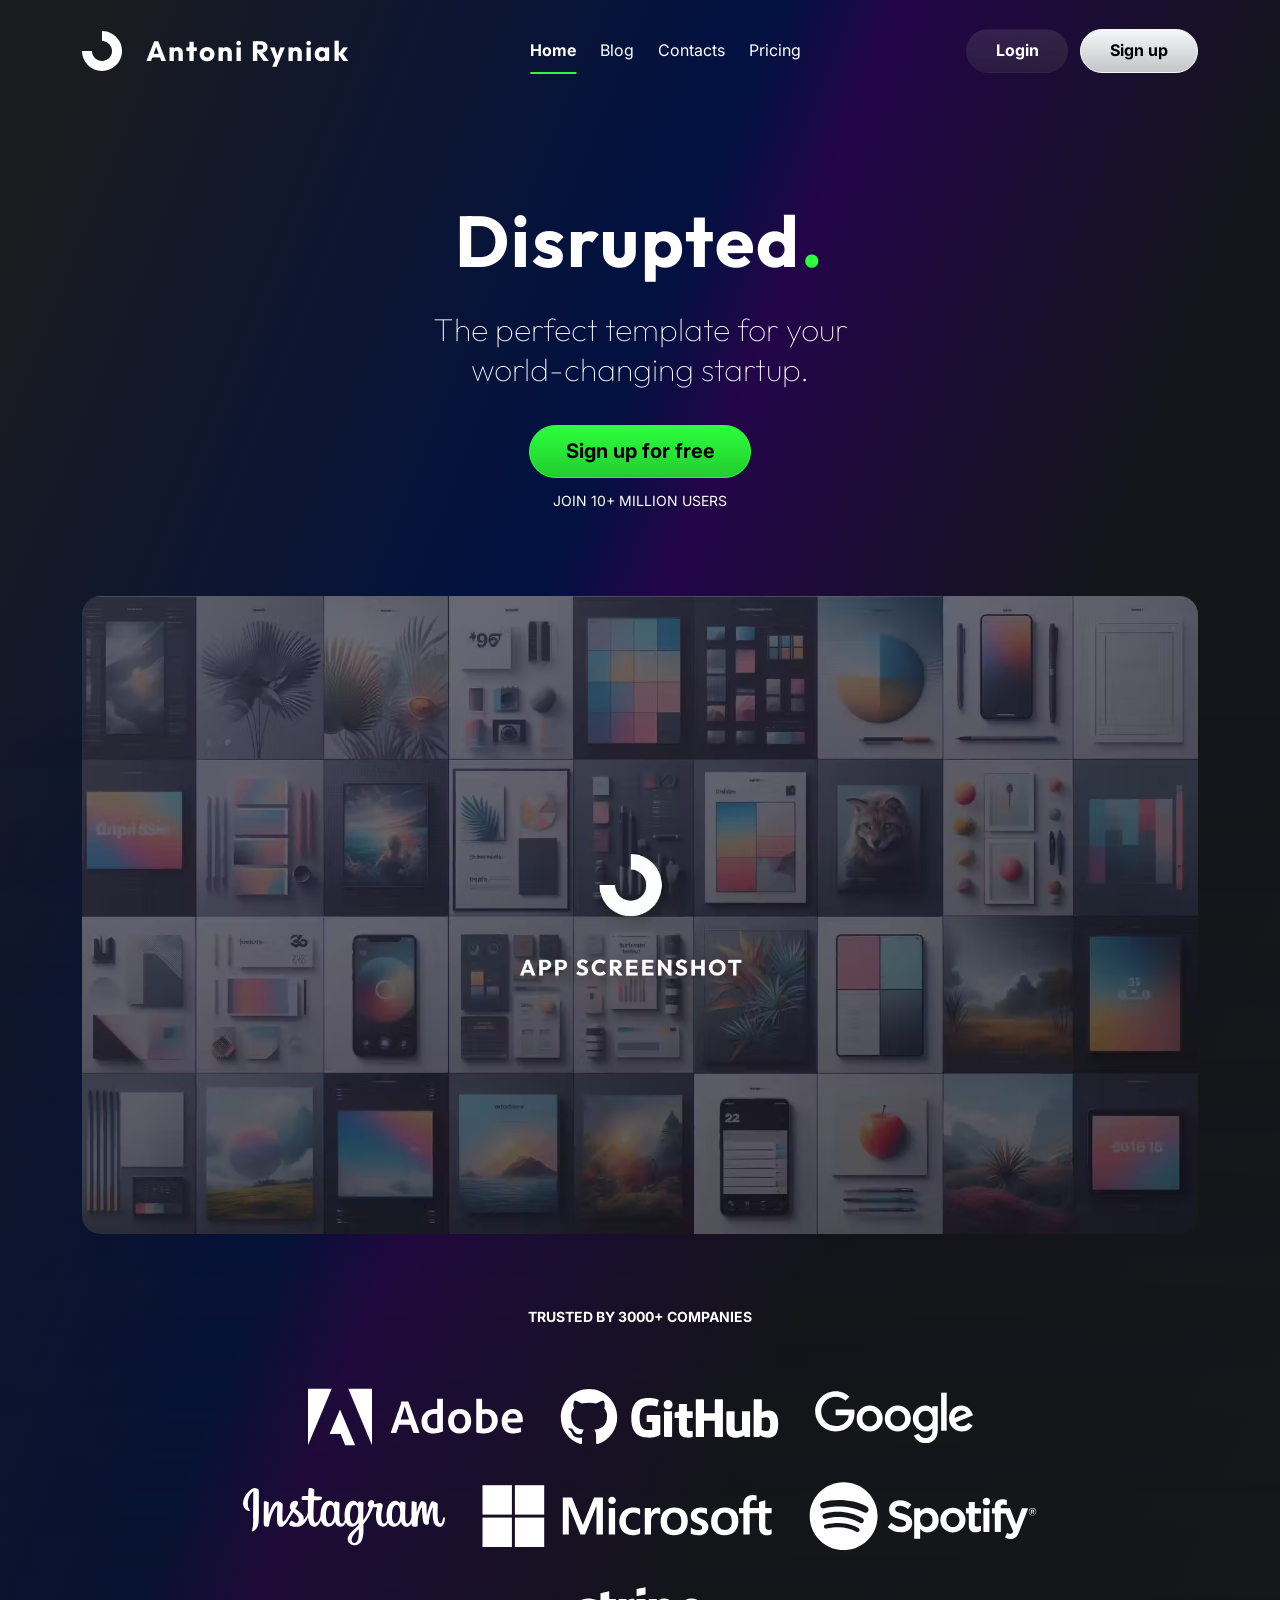
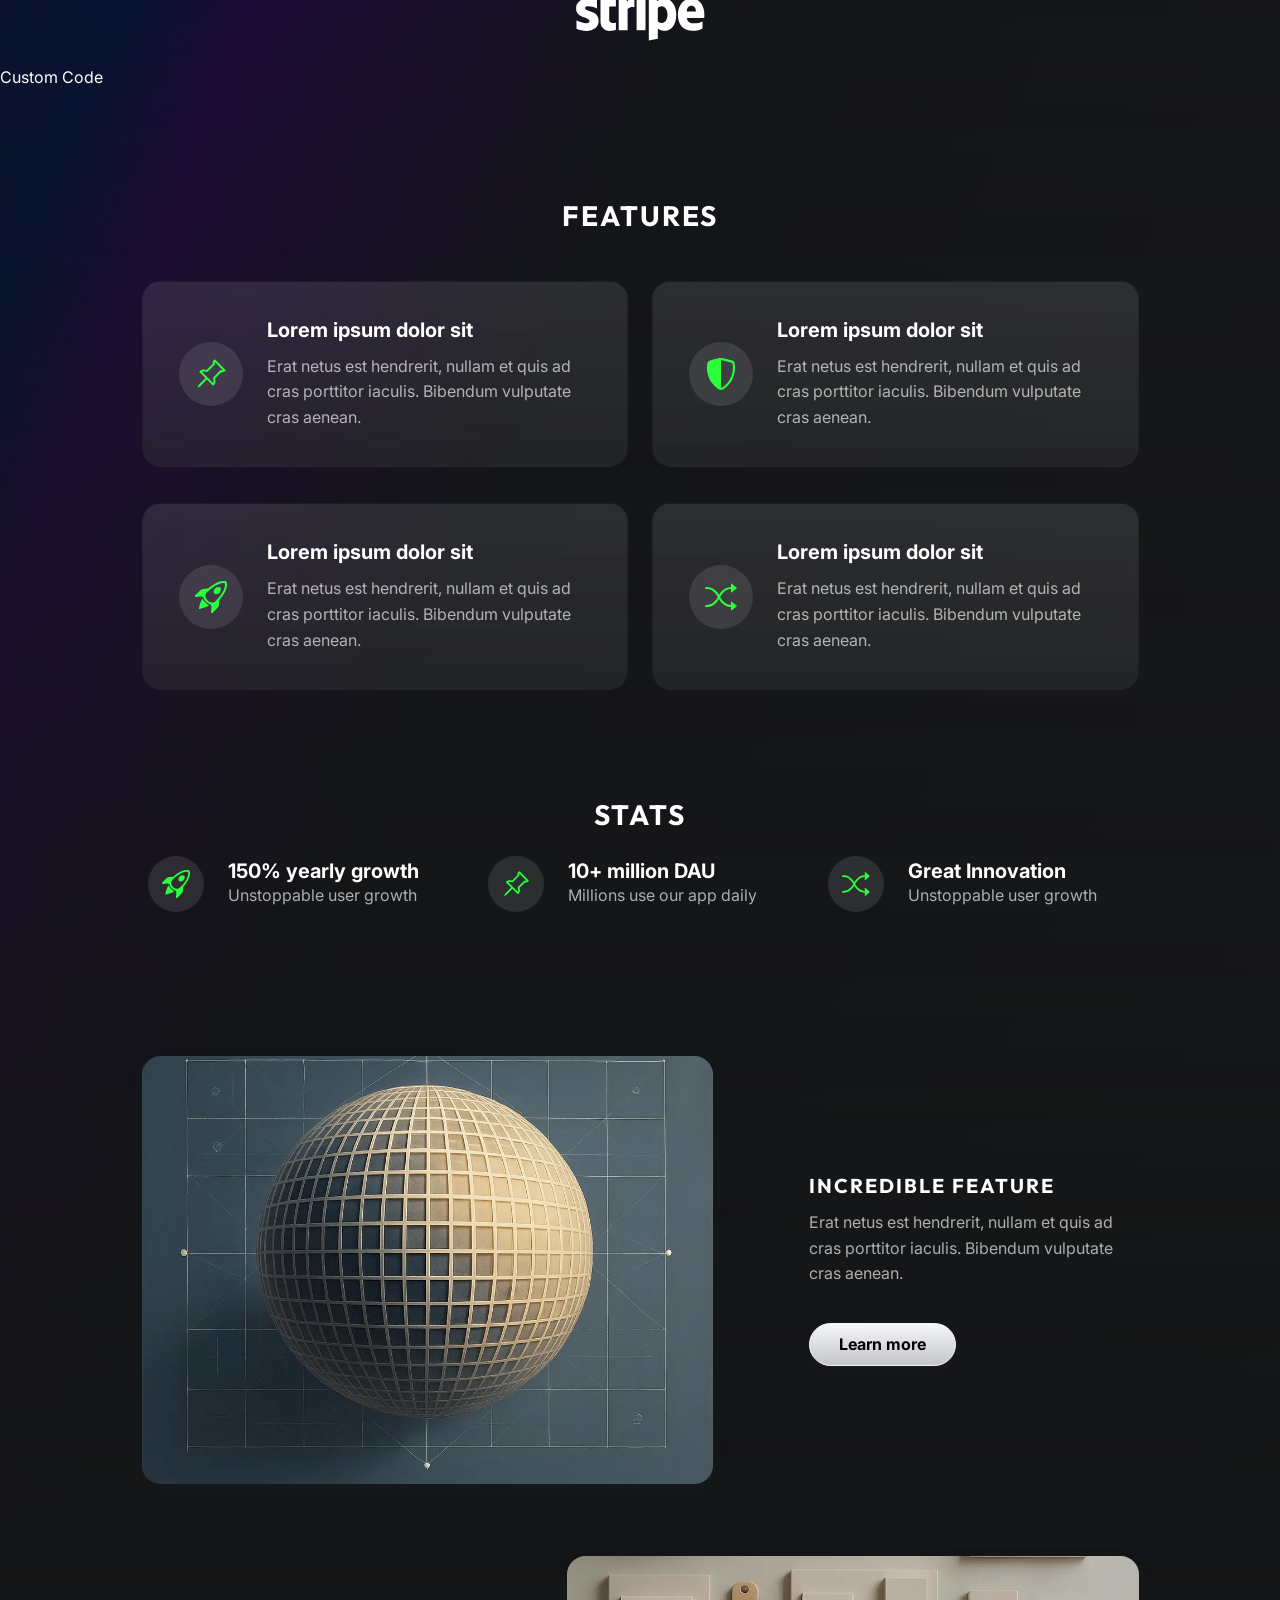
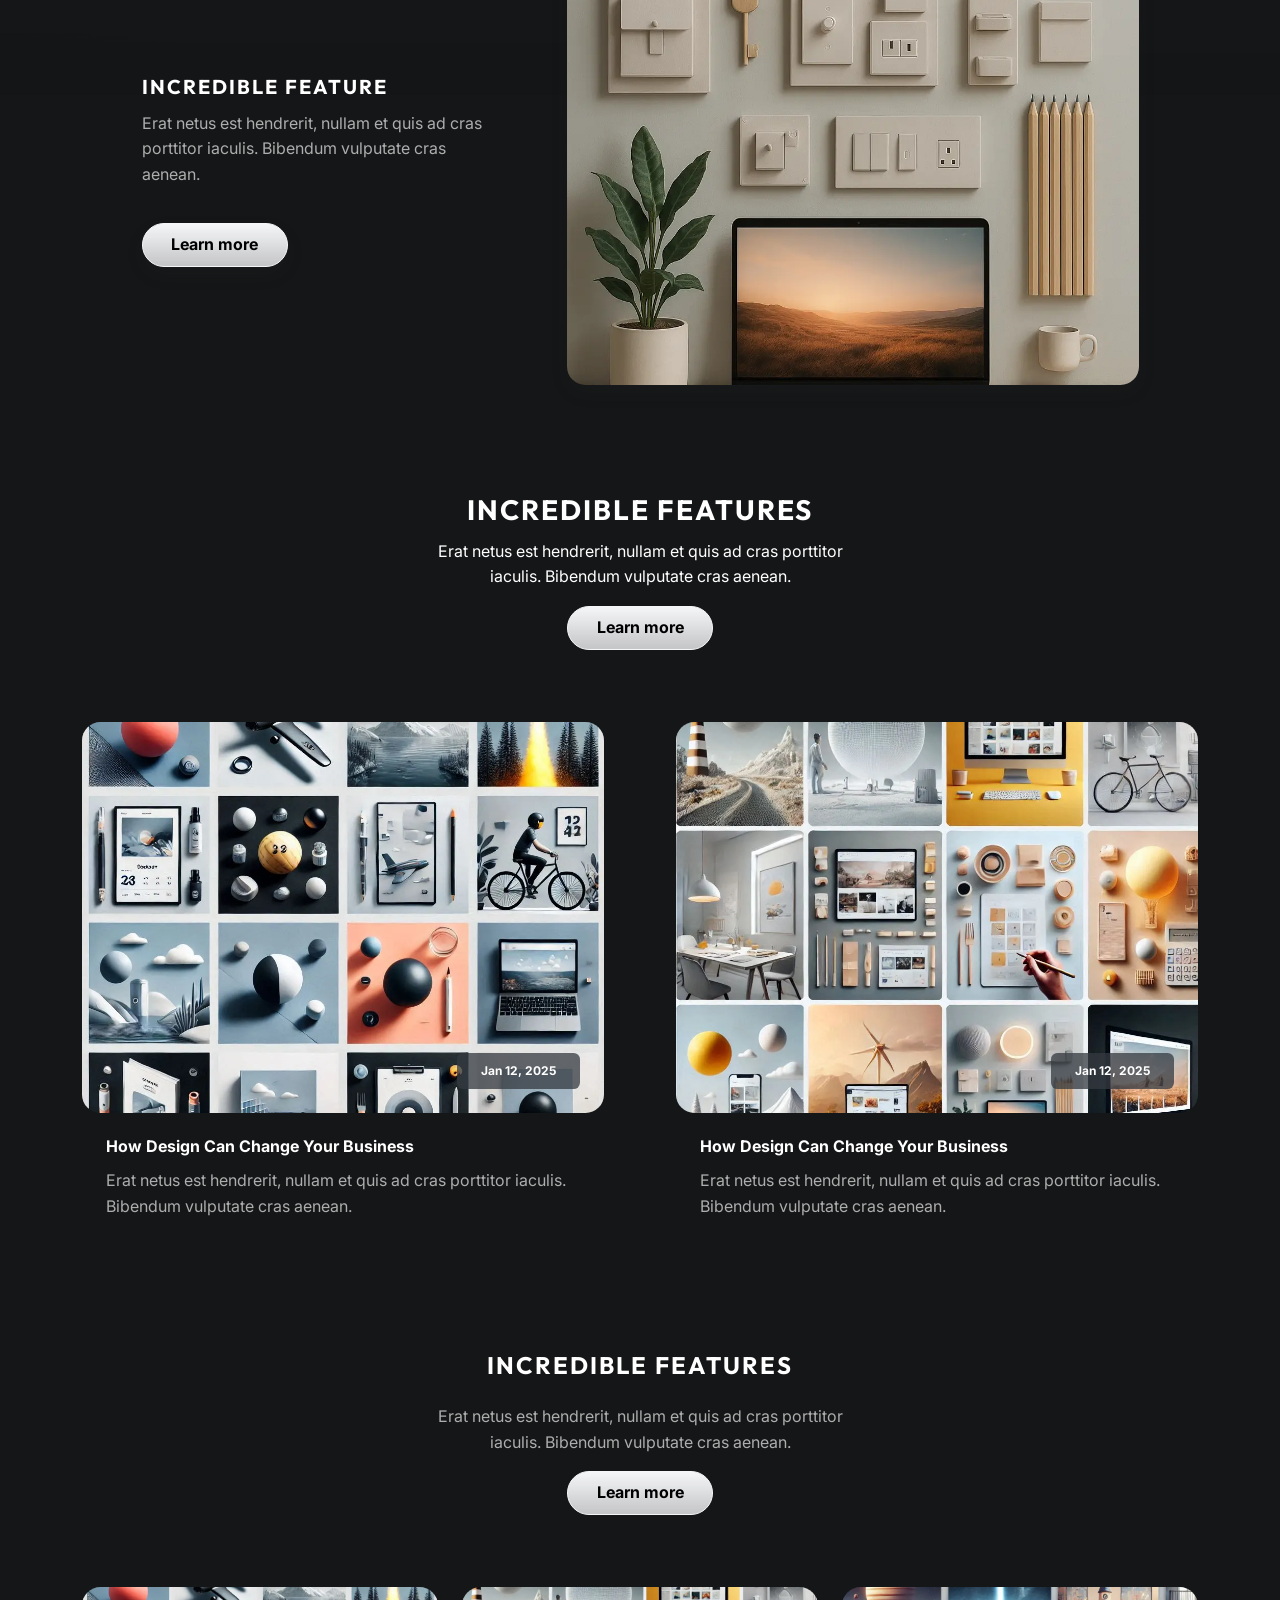
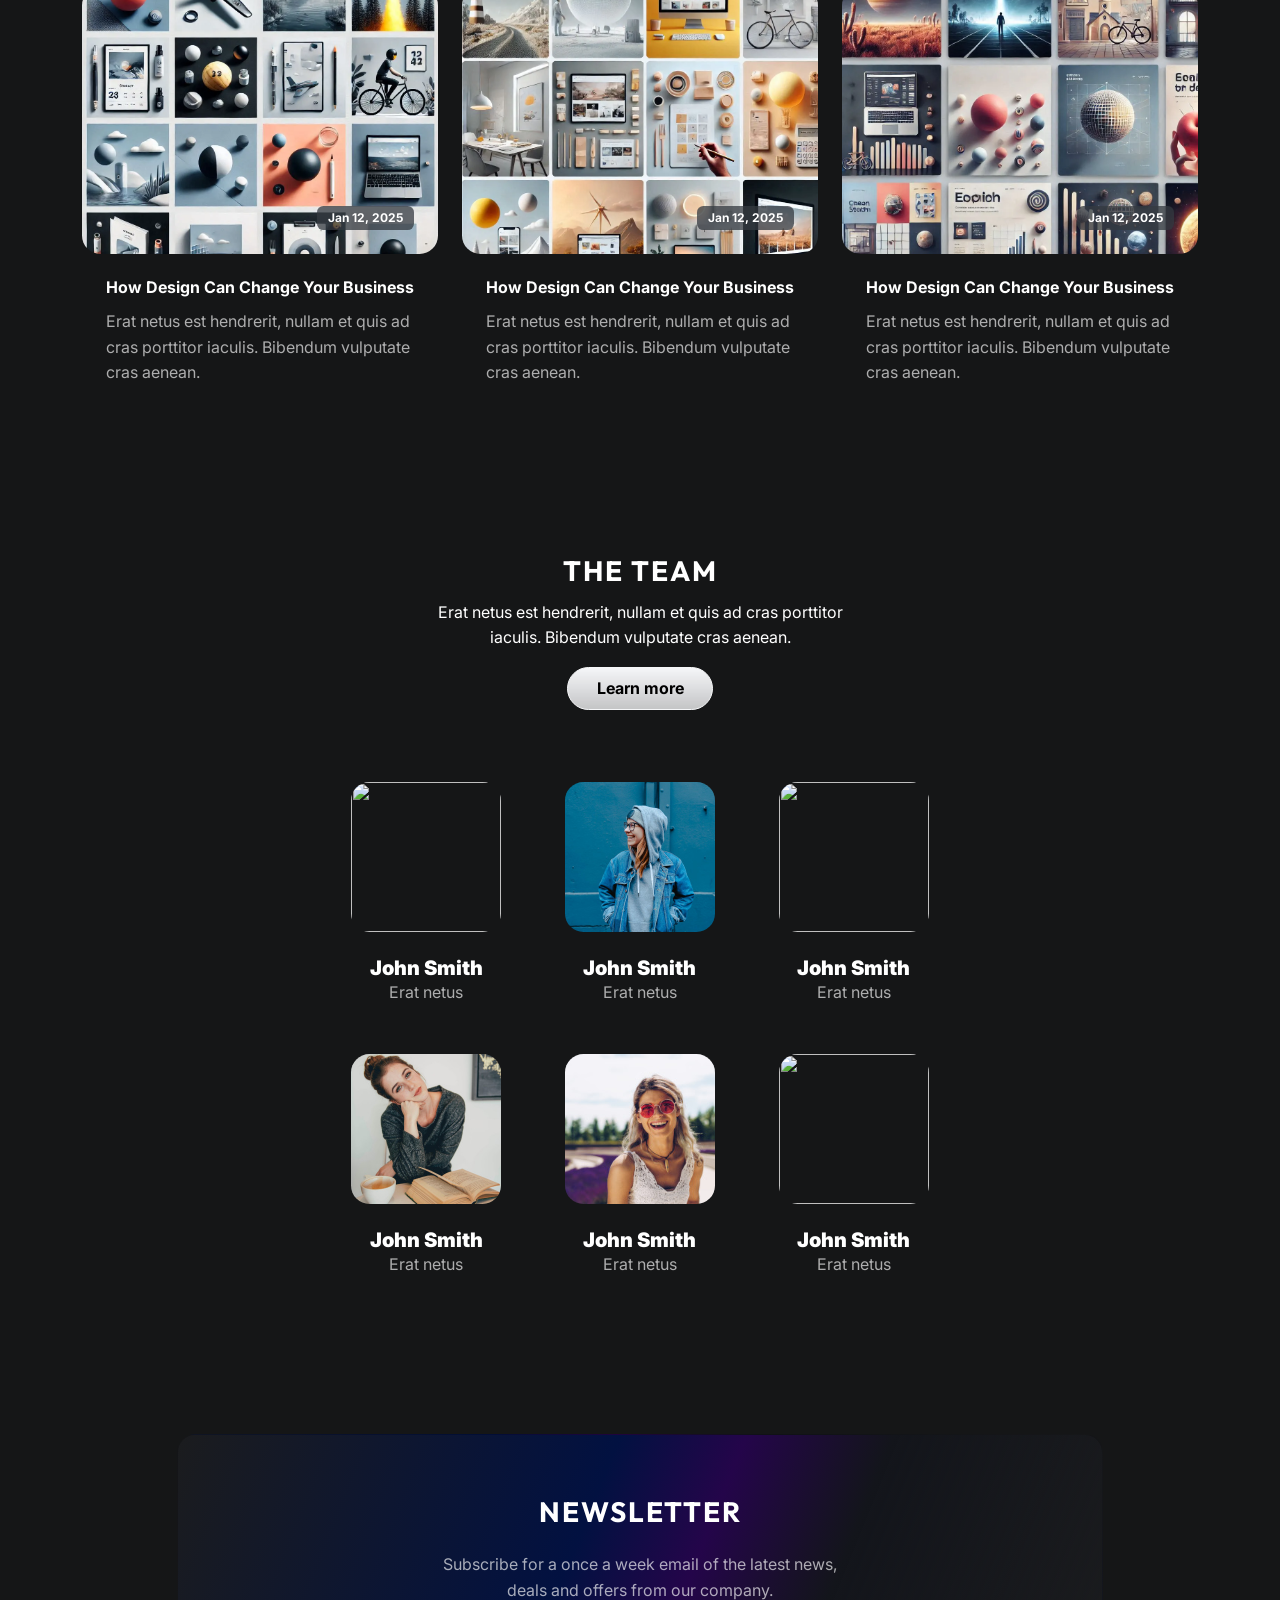
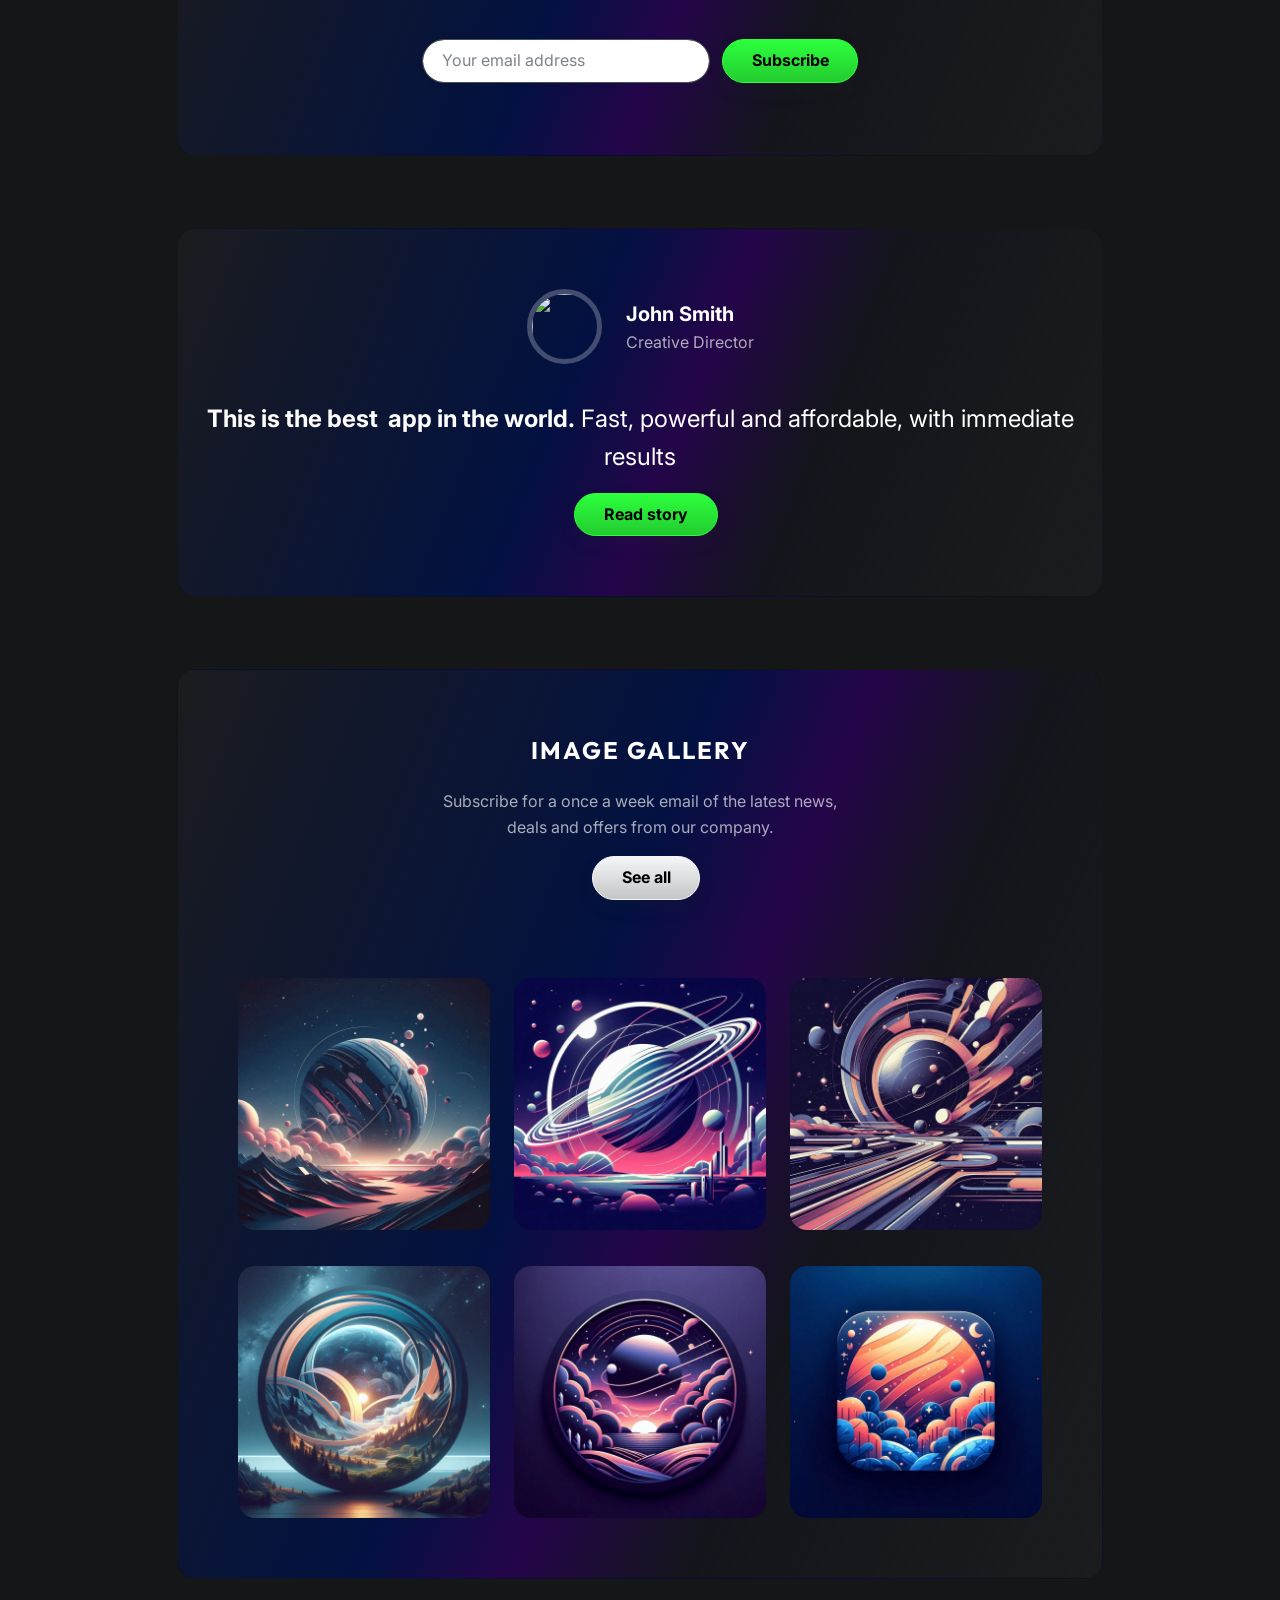
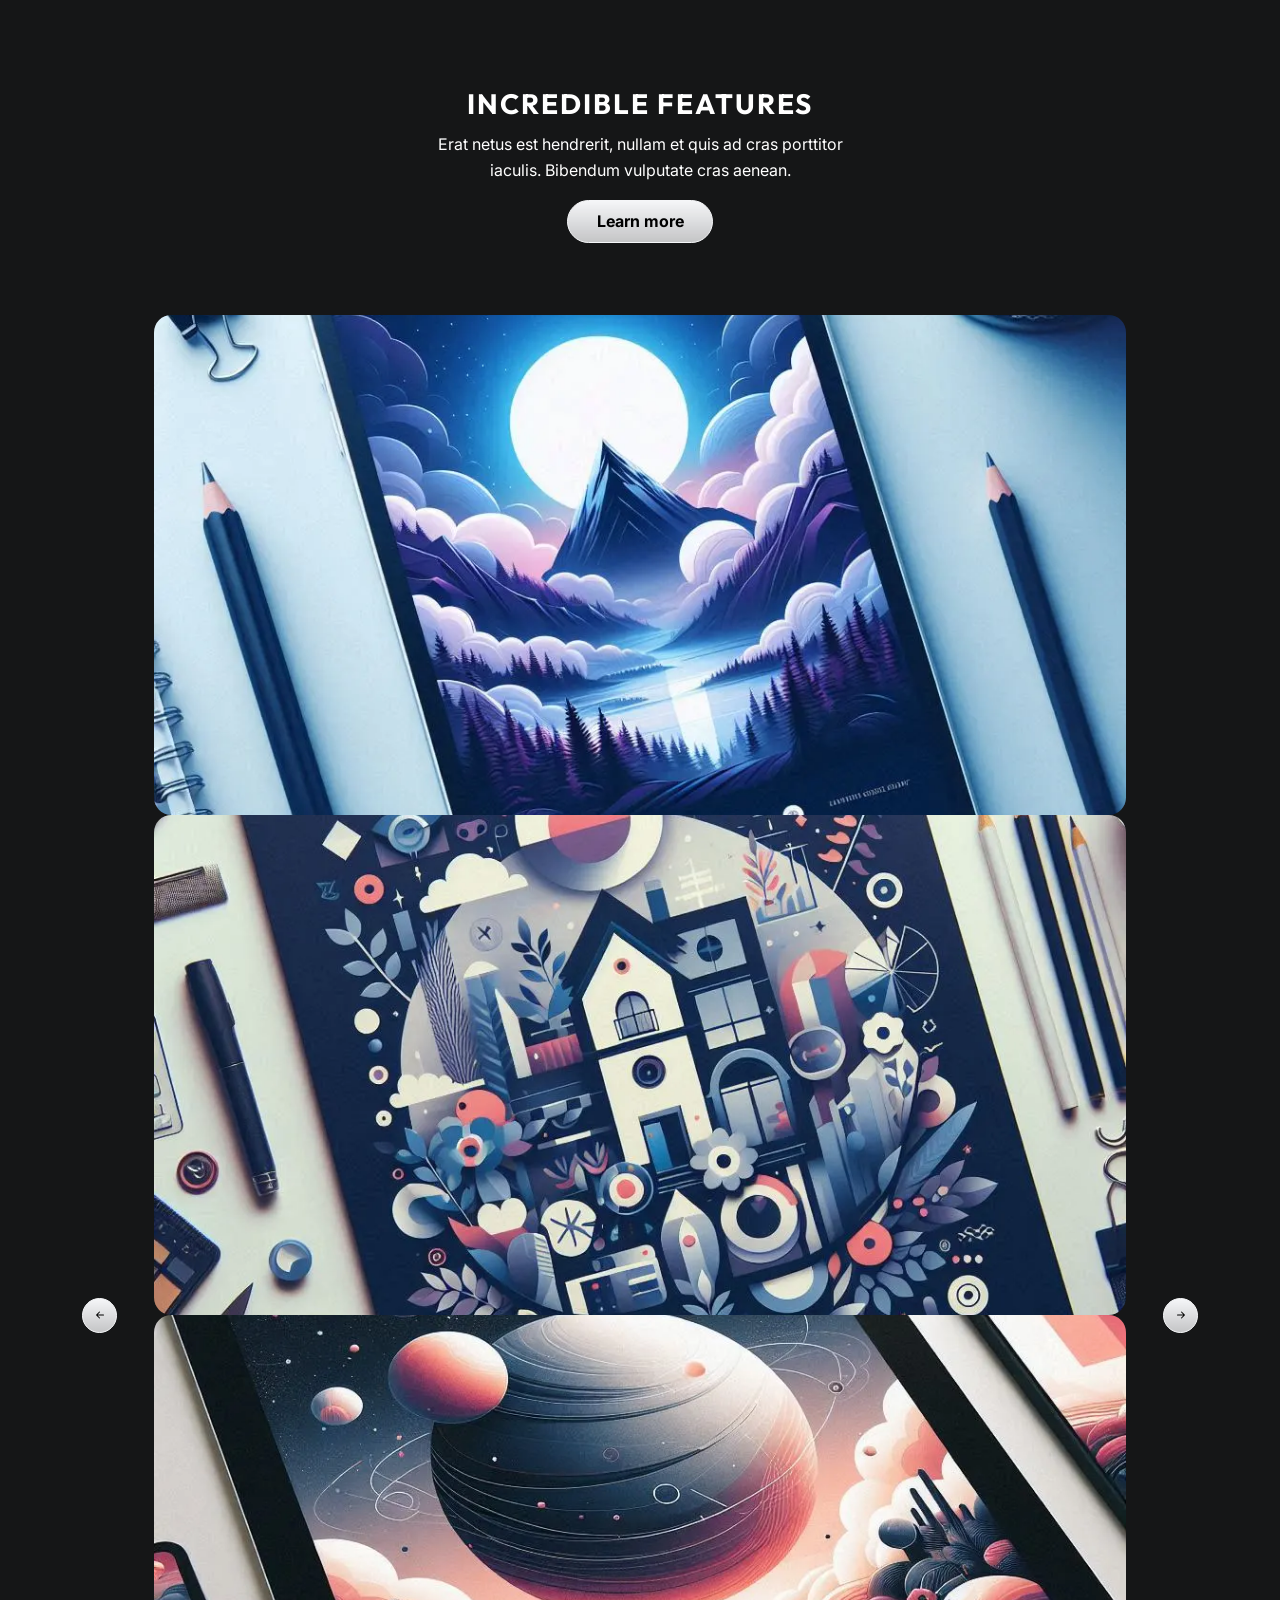
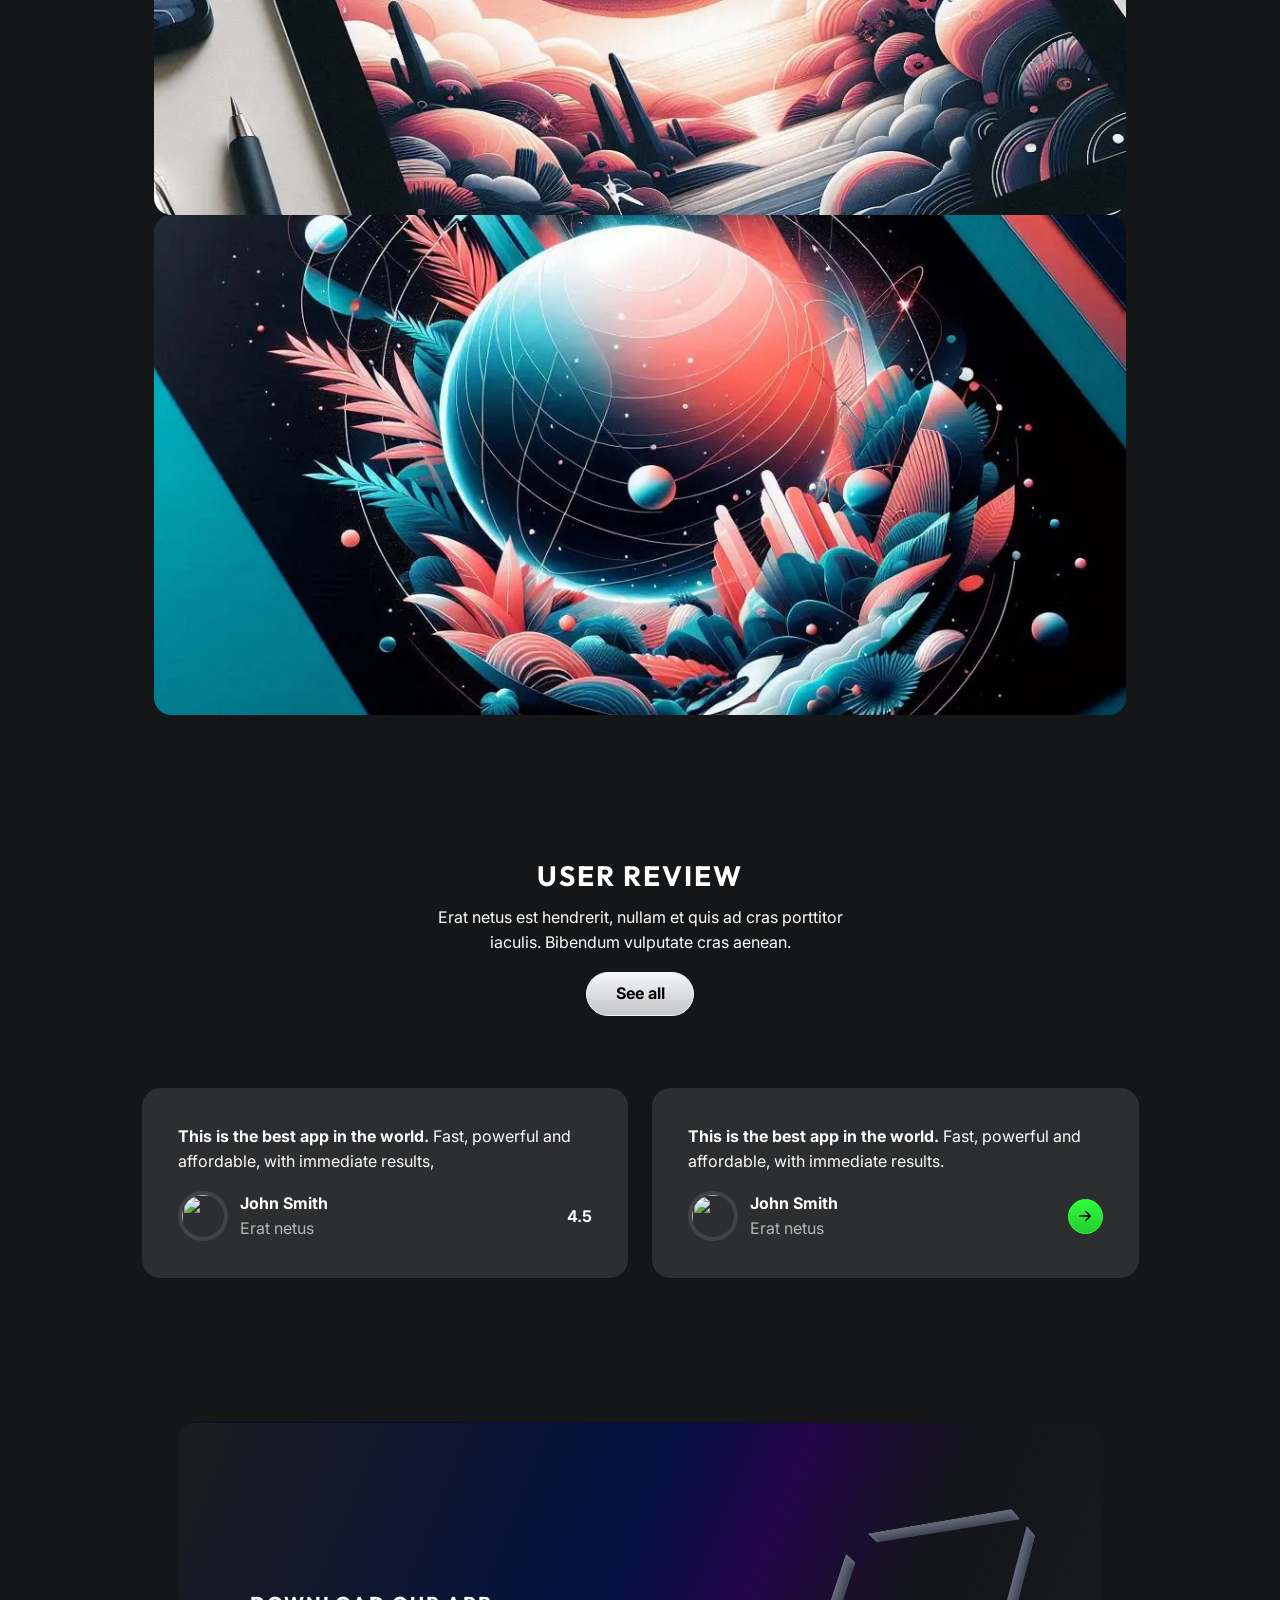
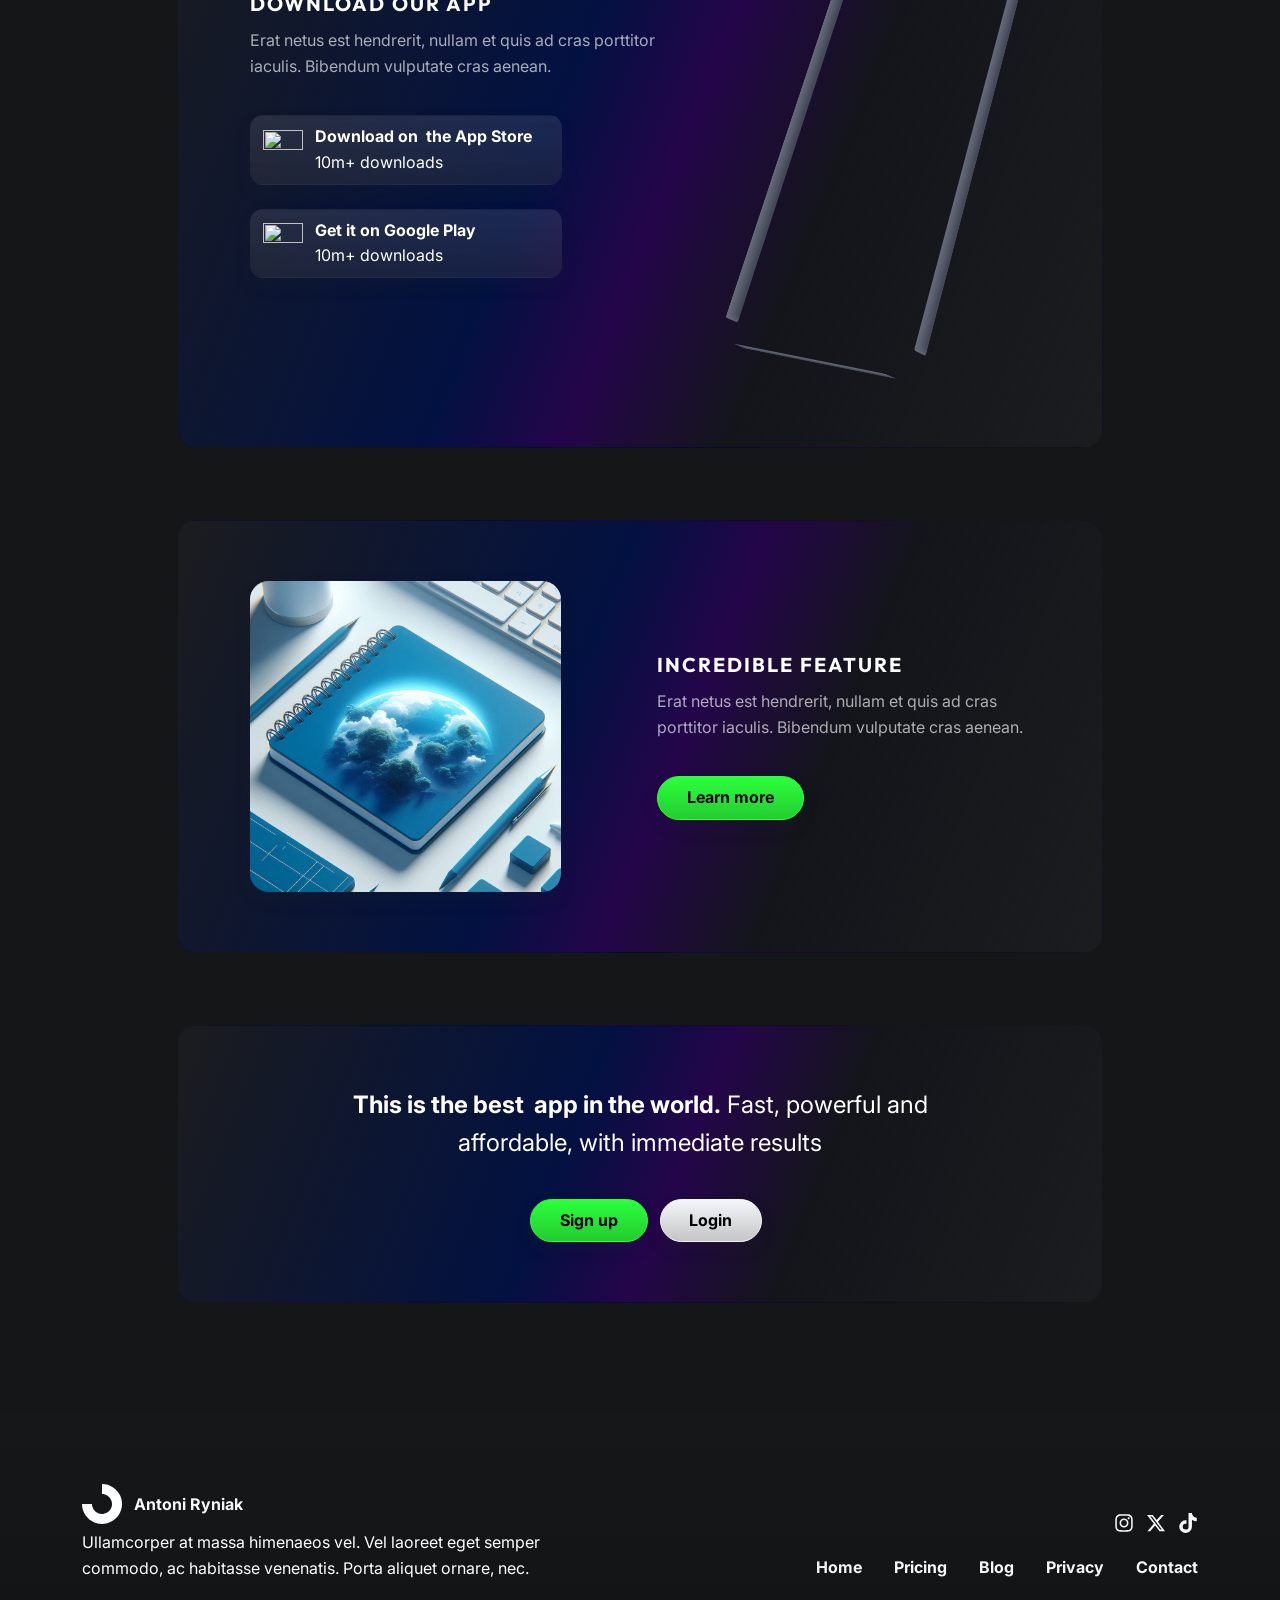
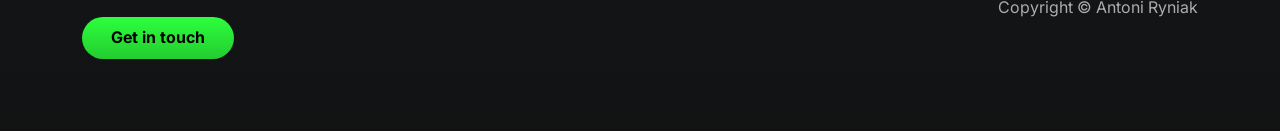
==== commit 36ec6cf8: "test" ====
--- a/index.html
+++ b/index.html
@@ -19,10 +19,10 @@
         <div class="container"><a class="navbar-brand d-flex align-items-center" href="#"><img class="img-fluid me-3" width="40" height="40" src="assets/img/logos/logo.svg"><span class="fs-3 fw-bold">Antoni Ryniak</span></a><button class="navbar-toggler" data-bs-toggle="collapse" data-bs-target="#navcol-3"><span class="visually-hidden">Toggle navigation</span><span class="navbar-toggler-icon"></span></button>
             <div class="collapse navbar-collapse" id="navcol-3">
                 <ul class="navbar-nav mb-4 mb-lg-0 mx-auto">
-                    <li class="nav-item"><a class="nav-link active" href="/index.html">Home</a></li>
-                    <li class="nav-item"><a class="nav-link" href="/blog.html">Blog</a></li>
-                    <li class="nav-item"><a class="nav-link" href="/contacts.html">Contacts</a></li>
-                    <li class="nav-item"><a class="nav-link" href="/pricing.html">Pricing</a></li>
+                    <li class="nav-item"><a class="nav-link active" href="index.html">Home</a></li>
+                    <li class="nav-item"><a class="nav-link" href="blog.html">Blog</a></li>
+                    <li class="nav-item"><a class="nav-link" href="contacts.html">Contacts</a></li>
+                    <li class="nav-item"><a class="nav-link" href="pricing.html">Pricing</a></li>
                 </ul><button class="btn bg-white bg-opacity-10 bg-gradient me-2" type="button">Login</button><button class="btn btn-light" type="button">Sign up</button>
             </div>
         </div>
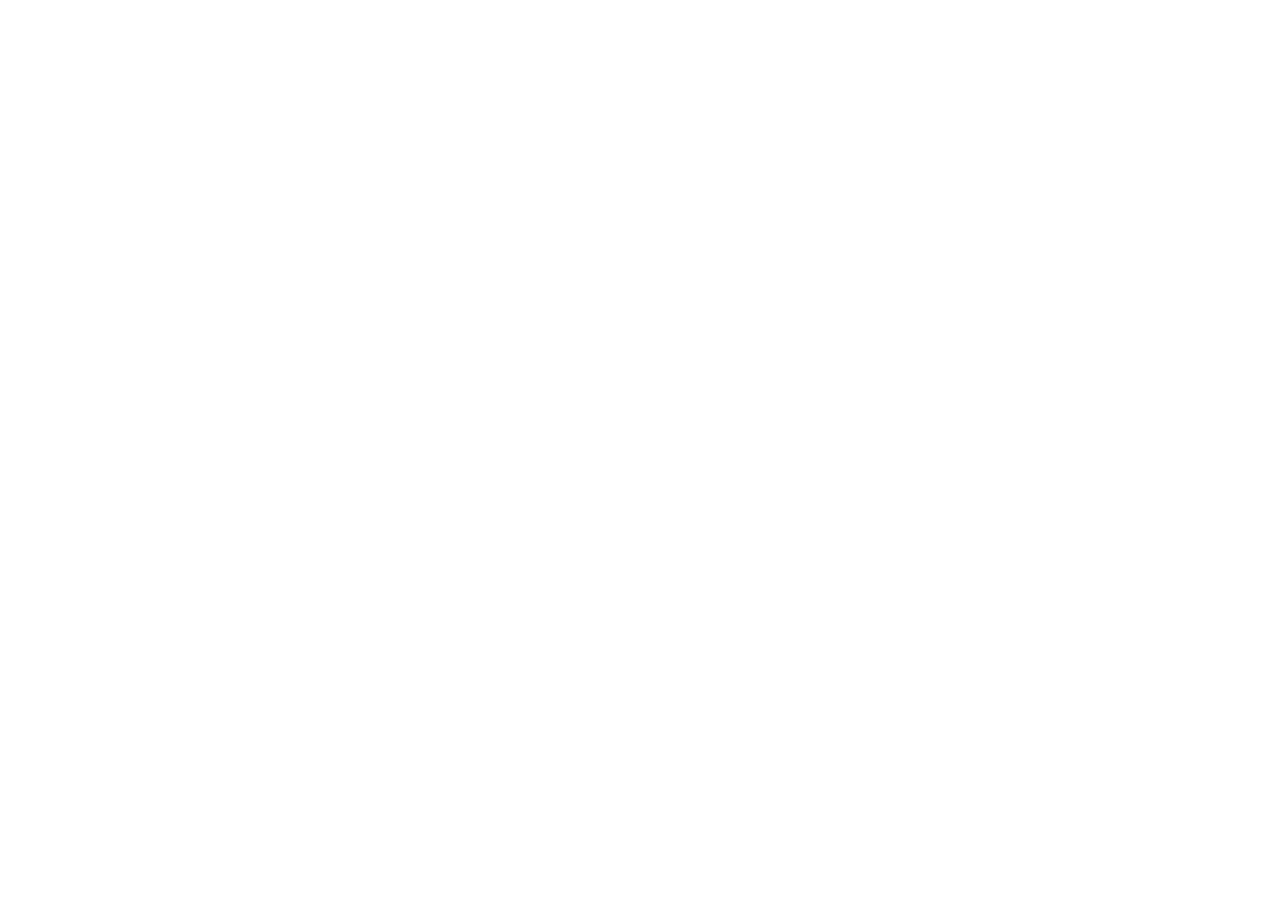
==== commit 1b8d10f7: "new version" ====
--- a/index.html
+++ b/index.html
@@ -1,1061 +1,23 @@
-<!DOCTYPE html>
-<html data-bs-theme="light" lang="en">
+<!doctype html>
+<html lang="en">
+  <head>
+    <meta charset="UTF-8" />
+    <meta name="viewport" content="width=device-width, initial-scale=1.0" />
+    <title>Portfolio — 3D Designer, Product Engineer, Developer</title>
+    <meta name="description" content="Multidisciplinary creator specializing in 3D design, product engineering, graphic design, and app development." />
+    <meta property="og:title" content="Portfolio — 3D Designer & Engineer" />
+    <meta property="og:description" content="Multidisciplinary creator specializing in 3D design, product engineering, and development." />
+    <meta property="og:type" content="website" />
+    <meta property="og:image" content="https://lovable.dev/opengraph-image-p98pqg.png" />
 
-<head>
-    <meta charset="utf-8">
-    <meta name="viewport" content="width=device-width, initial-scale=1.0, shrink-to-fit=no">
-    <title>Home - Antoni Ryniak</title>
-    <link rel="stylesheet" href="assets/bootstrap/css/bootstrap.min.css">
-    <link rel="stylesheet" href="https://fonts.googleapis.com/css?family=Inter:200,300,400,500,600,700,800&amp;display=swap">
-    <link rel="stylesheet" href="https://fonts.googleapis.com/css?family=Outfit:200,300,400,500,600,700,800,900&amp;display=swap">
-    <link rel="stylesheet" href="assets/fonts/fontawesome-all.min.css">
-    <link rel="stylesheet" href="assets/css/bss-overrides.css">
-    <link rel="stylesheet" href="assets/css/./embed/swiper/swiper.min.css">
-    <link rel="stylesheet" href="assets/css/template.css">
-</head>
+    <meta name="twitter:card" content="summary_large_image" />
+    <meta name="twitter:site" content="@Lovable" />
+    <meta name="twitter:image" content="https://lovable.dev/opengraph-image-p98pqg.png" />
+    <script type="module" crossorigin src="/test1/assets/index-C-zphvrI.js"></script>
+    <link rel="stylesheet" crossorigin href="/test1/assets/index-Cjx66sMI.css">
+  </head>
 
-<body class="bg-gradient-body">
-    <nav class="navbar navbar-expand-lg py-3" data-bs-theme="dark">
-        <div class="container"><a class="navbar-brand d-flex align-items-center" href="#"><img class="img-fluid me-3" width="40" height="40" src="assets/img/logos/logo.svg"><span class="fs-3 fw-bold">Antoni Ryniak</span></a><button class="navbar-toggler" data-bs-toggle="collapse" data-bs-target="#navcol-3"><span class="visually-hidden">Toggle navigation</span><span class="navbar-toggler-icon"></span></button>
-            <div class="collapse navbar-collapse" id="navcol-3">
-                <ul class="navbar-nav mb-4 mb-lg-0 mx-auto">
-                    <li class="nav-item"><a class="nav-link active" href="index.html">Home</a></li>
-                    <li class="nav-item"><a class="nav-link" href="blog.html">Blog</a></li>
-                    <li class="nav-item"><a class="nav-link" href="contacts.html">Contacts</a></li>
-                    <li class="nav-item"><a class="nav-link" href="pricing.html">Pricing</a></li>
-                </ul><button class="btn bg-white bg-opacity-10 bg-gradient me-2" type="button">Login</button><button class="btn btn-light" type="button">Sign up</button>
-            </div>
-        </div>
-    </nav>
-    <header class="pt-5">
-        <div class="container">
-            <div class="row pt-3">
-                <div class="col col-md-8 col-lg-6 col-xl-5 text-center text-md-start mx-auto">
-                    <div class="text-center">
-                        <h1 class="display-2 fw-bold mb-3 heading">Disrupted<span style="color: rgb(44, 255, 60);">.</span></h1>
-                        <p class="lead fs-2 fw-lighter lh-sm mb-4">The perfect template for your world-changing startup.</p>
-                        <div class="d-flex flex-column flex-grow-0 align-items-center mb-4 mb-xl-5"><button class="btn btn-success btn-lg" type="submit">Sign up for free</button><small class="text-uppercase my-2">Join 10+ million users</small></div>
-                    </div>
-                </div>
-                <div class="col-12 mx-auto">
-                    <div class="text-center"><img class="img-fluid rounded" width="1792" height="1024" src="assets/img/screenshot_placeholder.avif"></div>
-                </div>
-            </div>
-        </div>
-    </header>
-    <section class="py-5">
-        <div class="container text-center"><small class="text-uppercase fw-bold d-block mb-2 mb-lg-4">Trusted by 3000+ companies</small>
-            <div class="d-flex justify-content-center align-items-center flex-wrap gap-4 p-3 px-xl-7"><a href="#"> <img width="217" height="58" src="assets/img/brands/adobe.svg"></a><a href="#"><img width="219" height="56" src="assets/img/brands/github.svg"></a><a href="#"><img width="158" height="53" src="assets/img/brands/google.svg"></a><a href="#"><img width="203" height="59" src="assets/img/brands/instagram.svg"></a><a href="#"><img width="291" height="63" src="assets/img/brands/microsoft.svg"></a><a href="#"><img width="228" height="69" src="assets/img/brands/spotify.svg"></a><a href="#"><img width="129" height="54" src="assets/img/brands/stripe.svg"></a></div>
-        </div><div>Custom Code</div>
-    </section>
-    <section>
-        <div class="container py-4">
-            <div class="row mb-4">
-                <div class="col-md-8 col-xl-6 text-center mx-auto">
-                    <h3 class="text-uppercase fw-bold heading">Features</h3>
-                </div>
-            </div>
-            <div class="row">
-                <div class="col col-xl-11 mx-auto">
-                    <div class="row gy-4 row-cols-1 row-cols-md-2 mx-auto">
-                        <div>
-                            <div class="card bg-white bg-opacity-10 bg-gradient">
-                                <div class="card-body text-center text-lg-start d-flex flex-column align-items-center gap-3 flex-lg-row p-4">
-                                    <div>
-                                        <div class="bs-icon-xl bs-icon-circle bg-white bg-opacity-10 bs-icon"><svg class="bi bi-pin-angle" xmlns="http://www.w3.org/2000/svg" width="1em" height="1em" fill="currentColor" viewBox="0 0 16 16">
-                                                <path d="M9.828.722a.5.5 0 0 1 .354.146l4.95 4.95a.5.5 0 0 1 0 .707c-.48.48-1.072.588-1.503.588-.177 0-.335-.018-.46-.039l-3.134 3.134a6 6 0 0 1 .16 1.013c.046.702-.032 1.687-.72 2.375a.5.5 0 0 1-.707 0l-2.829-2.828-3.182 3.182c-.195.195-1.219.902-1.414.707s.512-1.22.707-1.414l3.182-3.182-2.828-2.829a.5.5 0 0 1 0-.707c.688-.688 1.673-.767 2.375-.72a6 6 0 0 1 1.013.16l3.134-3.133a3 3 0 0 1-.04-.461c0-.43.108-1.022.589-1.503a.5.5 0 0 1 .353-.146m.122 2.112v-.002zm0-.002v.002a.5.5 0 0 1-.122.51L6.293 6.878a.5.5 0 0 1-.511.12H5.78l-.014-.004a5 5 0 0 0-.288-.076 5 5 0 0 0-.765-.116c-.422-.028-.836.008-1.175.15l5.51 5.509c.141-.34.177-.753.149-1.175a5 5 0 0 0-.192-1.054l-.004-.013v-.001a.5.5 0 0 1 .12-.512l3.536-3.535a.5.5 0 0 1 .532-.115l.096.022c.087.017.208.034.344.034q.172.002.343-.04L9.927 2.028q-.042.172-.04.343a1.8 1.8 0 0 0 .062.46z"></path>
-                                            </svg></div>
-                                    </div>
-                                    <div>
-                                        <h5 class="fw-bold">Lorem ipsum dolor sit&nbsp;</h5>
-                                        <p class="text-muted mb-0">Erat netus est hendrerit, nullam et quis ad cras porttitor iaculis. Bibendum vulputate cras aenean.</p>
-                                    </div>
-                                </div>
-                            </div>
-                        </div>
-                        <div>
-                            <div class="card bg-white bg-opacity-10 bg-gradient">
-                                <div class="card-body text-center text-lg-start d-flex flex-column align-items-center gap-3 flex-lg-row p-4">
-                                    <div>
-                                        <div class="bs-icon-xl bs-icon-circle bg-white bg-opacity-10 bs-icon"><svg class="bi bi-shield-shaded" xmlns="http://www.w3.org/2000/svg" width="1em" height="1em" fill="currentColor" viewBox="0 0 16 16">
-                                                <path fill-rule="evenodd" d="M8 14.933a1 1 0 0 0 .1-.025q.114-.034.294-.118c.24-.113.547-.29.893-.533a10.7 10.7 0 0 0 2.287-2.233c1.527-1.997 2.807-5.031 2.253-9.188a.48.48 0 0 0-.328-.39c-.651-.213-1.75-.56-2.837-.855C9.552 1.29 8.531 1.067 8 1.067zM5.072.56C6.157.265 7.31 0 8 0s1.843.265 2.928.56c1.11.3 2.229.655 2.887.87a1.54 1.54 0 0 1 1.044 1.262c.596 4.477-.787 7.795-2.465 9.99a11.8 11.8 0 0 1-2.517 2.453 7 7 0 0 1-1.048.625c-.28.132-.581.24-.829.24s-.548-.108-.829-.24a7 7 0 0 1-1.048-.625 11.8 11.8 0 0 1-2.517-2.453C1.928 10.487.545 7.169 1.141 2.692A1.54 1.54 0 0 1 2.185 1.43 63 63 0 0 1 5.072.56"></path>
-                                            </svg></div>
-                                    </div>
-                                    <div>
-                                        <h5 class="fw-bold">Lorem ipsum dolor sit&nbsp;</h5>
-                                        <p class="text-muted mb-0">Erat netus est hendrerit, nullam et quis ad cras porttitor iaculis. Bibendum vulputate cras aenean.</p>
-                                    </div>
-                                </div>
-                            </div>
-                        </div>
-                        <div>
-                            <div class="card bg-white bg-opacity-10 bg-gradient">
-                                <div class="card-body text-center text-lg-start d-flex flex-column align-items-center gap-3 flex-lg-row p-4">
-                                    <div>
-                                        <div class="bs-icon-xl bs-icon-circle bg-white bg-opacity-10 bs-icon"><svg class="bi bi-rocket-takeoff" xmlns="http://www.w3.org/2000/svg" width="1em" height="1em" fill="currentColor" viewBox="0 0 16 16">
-                                                <path d="M9.752 6.193c.599.6 1.73.437 2.528-.362s.96-1.932.362-2.531c-.599-.6-1.73-.438-2.528.361-.798.8-.96 1.933-.362 2.532"></path>
-                                                <path d="M15.811 3.312c-.363 1.534-1.334 3.626-3.64 6.218l-.24 2.408a2.56 2.56 0 0 1-.732 1.526L8.817 15.85a.51.51 0 0 1-.867-.434l.27-1.899c.04-.28-.013-.593-.131-.956a9 9 0 0 0-.249-.657l-.082-.202c-.815-.197-1.578-.662-2.191-1.277-.614-.615-1.079-1.379-1.275-2.195l-.203-.083a10 10 0 0 0-.655-.248c-.363-.119-.675-.172-.955-.132l-1.896.27A.51.51 0 0 1 .15 7.17l2.382-2.386c.41-.41.947-.67 1.524-.734h.006l2.4-.238C9.005 1.55 11.087.582 12.623.208c.89-.217 1.59-.232 2.08-.188.244.023.435.06.57.093q.1.026.16.045c.184.06.279.13.351.295l.029.073a3.5 3.5 0 0 1 .157.721c.055.485.051 1.178-.159 2.065m-4.828 7.475.04-.04-.107 1.081a1.54 1.54 0 0 1-.44.913l-1.298 1.3.054-.38c.072-.506-.034-.993-.172-1.418a9 9 0 0 0-.164-.45c.738-.065 1.462-.38 2.087-1.006M5.205 5c-.625.626-.94 1.351-1.004 2.09a9 9 0 0 0-.45-.164c-.424-.138-.91-.244-1.416-.172l-.38.054 1.3-1.3c.245-.246.566-.401.91-.44l1.08-.107zm9.406-3.961c-.38-.034-.967-.027-1.746.163-1.558.38-3.917 1.496-6.937 4.521-.62.62-.799 1.34-.687 2.051.107.676.483 1.362 1.048 1.928.564.565 1.25.941 1.924 1.049.71.112 1.429-.067 2.048-.688 3.079-3.083 4.192-5.444 4.556-6.987.183-.771.18-1.345.138-1.713a3 3 0 0 0-.045-.283 3 3 0 0 0-.3-.041Z"></path>
-                                                <path d="M7.009 12.139a7.6 7.6 0 0 1-1.804-1.352A7.6 7.6 0 0 1 3.794 8.86c-1.102.992-1.965 5.054-1.839 5.18.125.126 3.936-.896 5.054-1.902Z"></path>
-                                            </svg></div>
-                                    </div>
-                                    <div>
-                                        <h5 class="fw-bold">Lorem ipsum dolor sit&nbsp;</h5>
-                                        <p class="text-muted mb-0">Erat netus est hendrerit, nullam et quis ad cras porttitor iaculis. Bibendum vulputate cras aenean.</p>
-                                    </div>
-                                </div>
-                            </div>
-                        </div>
-                        <div>
-                            <div class="card bg-white bg-opacity-10 bg-gradient">
-                                <div class="card-body text-center text-lg-start d-flex flex-column align-items-center gap-3 flex-lg-row p-4">
-                                    <div>
-                                        <div class="bs-icon-xl bs-icon-circle bg-white bg-opacity-10 bs-icon"><svg class="bi bi-shuffle" xmlns="http://www.w3.org/2000/svg" width="1em" height="1em" fill="currentColor" viewBox="0 0 16 16">
-                                                <path fill-rule="evenodd" d="M0 3.5A.5.5 0 0 1 .5 3H1c2.202 0 3.827 1.24 4.874 2.418.49.552.865 1.102 1.126 1.532.26-.43.636-.98 1.126-1.532C9.173 4.24 10.798 3 13 3v1c-1.798 0-3.173 1.01-4.126 2.082A9.6 9.6 0 0 0 7.556 8a9.6 9.6 0 0 0 1.317 1.918C9.828 10.99 11.204 12 13 12v1c-2.202 0-3.827-1.24-4.874-2.418A10.6 10.6 0 0 1 7 9.05c-.26.43-.636.98-1.126 1.532C4.827 11.76 3.202 13 1 13H.5a.5.5 0 0 1 0-1H1c1.798 0 3.173-1.01 4.126-2.082A9.6 9.6 0 0 0 6.444 8a9.6 9.6 0 0 0-1.317-1.918C4.172 5.01 2.796 4 1 4H.5a.5.5 0 0 1-.5-.5"></path>
-                                                <path d="M13 5.466V1.534a.25.25 0 0 1 .41-.192l2.36 1.966c.12.1.12.284 0 .384l-2.36 1.966a.25.25 0 0 1-.41-.192m0 9v-3.932a.25.25 0 0 1 .41-.192l2.36 1.966c.12.1.12.284 0 .384l-2.36 1.966a.25.25 0 0 1-.41-.192"></path>
-                                            </svg></div>
-                                    </div>
-                                    <div>
-                                        <h5 class="fw-bold">Lorem ipsum dolor sit&nbsp;</h5>
-                                        <p class="text-muted mb-0">Erat netus est hendrerit, nullam et quis ad cras porttitor iaculis. Bibendum vulputate cras aenean.</p>
-                                    </div>
-                                </div>
-                            </div>
-                        </div>
-                    </div>
-                </div>
-            </div>
-        </div>
-    </section>
-    <section>
-        <div class="container py-4 py-lg-5">
-            <div class="row">
-                <div class="col-md-8 col-xl-6 text-center mx-auto">
-                    <h3 class="text-uppercase fw-bold mb-3 heading">Stats</h3>
-                </div>
-            </div>
-            <div class="row">
-                <div class="col col-xl-11 mx-auto">
-                    <div class="row gx-4 gy-4 row-cols-1 row-cols-md-2 row-cols-lg-3 mx-auto">
-                        <div class="col">
-                            <div class="card bg-transparent border-0">
-                                <div class="card-body d-flex justify-content-center align-items-center justify-content-md-start p-0">
-                                    <div class="me-3">
-                                        <div class="bs-icon-lg bs-icon-circle bg-white bg-opacity-10 bs-icon"><svg class="bi bi-rocket-takeoff" xmlns="http://www.w3.org/2000/svg" width="1em" height="1em" fill="currentColor" viewBox="0 0 16 16">
-                                                <path d="M9.752 6.193c.599.6 1.73.437 2.528-.362s.96-1.932.362-2.531c-.599-.6-1.73-.438-2.528.361-.798.8-.96 1.933-.362 2.532"></path>
-                                                <path d="M15.811 3.312c-.363 1.534-1.334 3.626-3.64 6.218l-.24 2.408a2.56 2.56 0 0 1-.732 1.526L8.817 15.85a.51.51 0 0 1-.867-.434l.27-1.899c.04-.28-.013-.593-.131-.956a9 9 0 0 0-.249-.657l-.082-.202c-.815-.197-1.578-.662-2.191-1.277-.614-.615-1.079-1.379-1.275-2.195l-.203-.083a10 10 0 0 0-.655-.248c-.363-.119-.675-.172-.955-.132l-1.896.27A.51.51 0 0 1 .15 7.17l2.382-2.386c.41-.41.947-.67 1.524-.734h.006l2.4-.238C9.005 1.55 11.087.582 12.623.208c.89-.217 1.59-.232 2.08-.188.244.023.435.06.57.093q.1.026.16.045c.184.06.279.13.351.295l.029.073a3.5 3.5 0 0 1 .157.721c.055.485.051 1.178-.159 2.065m-4.828 7.475.04-.04-.107 1.081a1.54 1.54 0 0 1-.44.913l-1.298 1.3.054-.38c.072-.506-.034-.993-.172-1.418a9 9 0 0 0-.164-.45c.738-.065 1.462-.38 2.087-1.006M5.205 5c-.625.626-.94 1.351-1.004 2.09a9 9 0 0 0-.45-.164c-.424-.138-.91-.244-1.416-.172l-.38.054 1.3-1.3c.245-.246.566-.401.91-.44l1.08-.107zm9.406-3.961c-.38-.034-.967-.027-1.746.163-1.558.38-3.917 1.496-6.937 4.521-.62.62-.799 1.34-.687 2.051.107.676.483 1.362 1.048 1.928.564.565 1.25.941 1.924 1.049.71.112 1.429-.067 2.048-.688 3.079-3.083 4.192-5.444 4.556-6.987.183-.771.18-1.345.138-1.713a3 3 0 0 0-.045-.283 3 3 0 0 0-.3-.041Z"></path>
-                                                <path d="M7.009 12.139a7.6 7.6 0 0 1-1.804-1.352A7.6 7.6 0 0 1 3.794 8.86c-1.102.992-1.965 5.054-1.839 5.18.125.126 3.936-.896 5.054-1.902Z"></path>
-                                            </svg></div>
-                                    </div>
-                                    <div>
-                                        <h5 class="fw-bold mb-0">150% yearly growth</h5>
-                                        <p class="text-muted mb-0">Unstoppable user growth</p>
-                                    </div>
-                                </div>
-                            </div>
-                        </div>
-                        <div>
-                            <div class="card bg-transparent border-0">
-                                <div class="card-body d-flex justify-content-center align-items-center justify-content-md-start p-0">
-                                    <div class="me-3">
-                                        <div class="bs-icon-lg bs-icon-circle bg-white bg-opacity-10 bs-icon"><svg class="bi bi-pin-angle" xmlns="http://www.w3.org/2000/svg" width="1em" height="1em" fill="currentColor" viewBox="0 0 16 16">
-                                                <path d="M9.828.722a.5.5 0 0 1 .354.146l4.95 4.95a.5.5 0 0 1 0 .707c-.48.48-1.072.588-1.503.588-.177 0-.335-.018-.46-.039l-3.134 3.134a6 6 0 0 1 .16 1.013c.046.702-.032 1.687-.72 2.375a.5.5 0 0 1-.707 0l-2.829-2.828-3.182 3.182c-.195.195-1.219.902-1.414.707s.512-1.22.707-1.414l3.182-3.182-2.828-2.829a.5.5 0 0 1 0-.707c.688-.688 1.673-.767 2.375-.72a6 6 0 0 1 1.013.16l3.134-3.133a3 3 0 0 1-.04-.461c0-.43.108-1.022.589-1.503a.5.5 0 0 1 .353-.146m.122 2.112v-.002zm0-.002v.002a.5.5 0 0 1-.122.51L6.293 6.878a.5.5 0 0 1-.511.12H5.78l-.014-.004a5 5 0 0 0-.288-.076 5 5 0 0 0-.765-.116c-.422-.028-.836.008-1.175.15l5.51 5.509c.141-.34.177-.753.149-1.175a5 5 0 0 0-.192-1.054l-.004-.013v-.001a.5.5 0 0 1 .12-.512l3.536-3.535a.5.5 0 0 1 .532-.115l.096.022c.087.017.208.034.344.034q.172.002.343-.04L9.927 2.028q-.042.172-.04.343a1.8 1.8 0 0 0 .062.46z"></path>
-                                            </svg></div>
-                                    </div>
-                                    <div>
-                                        <h5 class="fw-bold mb-0">10+ million DAU</h5>
-                                        <p class="text-muted mb-0">Millions use our app daily</p>
-                                    </div>
-                                </div>
-                            </div>
-                        </div>
-                        <div>
-                            <div class="card bg-transparent border-0">
-                                <div class="card-body d-flex justify-content-center align-items-center justify-content-md-start p-0">
-                                    <div class="me-3">
-                                        <div class="bs-icon-lg bs-icon-circle bg-white bg-opacity-10 bs-icon"><svg class="bi bi-shuffle" xmlns="http://www.w3.org/2000/svg" width="1em" height="1em" fill="currentColor" viewBox="0 0 16 16">
-                                                <path fill-rule="evenodd" d="M0 3.5A.5.5 0 0 1 .5 3H1c2.202 0 3.827 1.24 4.874 2.418.49.552.865 1.102 1.126 1.532.26-.43.636-.98 1.126-1.532C9.173 4.24 10.798 3 13 3v1c-1.798 0-3.173 1.01-4.126 2.082A9.6 9.6 0 0 0 7.556 8a9.6 9.6 0 0 0 1.317 1.918C9.828 10.99 11.204 12 13 12v1c-2.202 0-3.827-1.24-4.874-2.418A10.6 10.6 0 0 1 7 9.05c-.26.43-.636.98-1.126 1.532C4.827 11.76 3.202 13 1 13H.5a.5.5 0 0 1 0-1H1c1.798 0 3.173-1.01 4.126-2.082A9.6 9.6 0 0 0 6.444 8a9.6 9.6 0 0 0-1.317-1.918C4.172 5.01 2.796 4 1 4H.5a.5.5 0 0 1-.5-.5"></path>
-                                                <path d="M13 5.466V1.534a.25.25 0 0 1 .41-.192l2.36 1.966c.12.1.12.284 0 .384l-2.36 1.966a.25.25 0 0 1-.41-.192m0 9v-3.932a.25.25 0 0 1 .41-.192l2.36 1.966c.12.1.12.284 0 .384l-2.36 1.966a.25.25 0 0 1-.41-.192"></path>
-                                            </svg></div>
-                                    </div>
-                                    <div>
-                                        <h5 class="fw-bold mb-0">Great Innovation</h5>
-                                        <p class="text-muted mb-0">Unstoppable user growth</p>
-                                    </div>
-                                </div>
-                            </div>
-                        </div>
-                    </div>
-                </div>
-            </div>
-        </div>
-    </section>
-    <section>
-        <div class="container py-5">
-            <div class="row">
-                <div class="col col-xl-11 mx-auto">
-                    <div class="row gy-3 mb-4 mb-lg-5 mx-auto">
-                        <div class="col-12 col-md-6 col-lg-7"><img class="img-fluid aspect-ratio-4x3 object-fit-cover rounded shadow w-100" width="1024" height="1024" src="assets/img/projects/project11.webp"></div>
-                        <div class="col d-flex align-items-md-center">
-                            <div class="ps-lg-5">
-                                <h5 class="text-uppercase fw-bold heading">Incredible feature</h5>
-                                <p class="text-muted mb-4">Erat netus est hendrerit, nullam et quis ad cras porttitor iaculis. Bibendum vulputate cras aenean.</p><button class="btn btn-light shadow" type="button">Learn more</button>
-                            </div>
-                        </div>
-                    </div>
-                    <div class="row gy-3 mx-auto">
-                        <div class="col-12 col-md-6 col-lg-7 order-md-last"><img class="img-fluid aspect-ratio-4x3 object-fit-cover rounded shadow w-100" width="1024" height="1024" src="assets/img/projects/project12.webp"></div>
-                        <div class="col d-flex align-items-md-center">
-                            <div class="pe-lg-4">
-                                <h5 class="text-uppercase fw-bold heading">Incredible feature</h5>
-                                <p class="text-muted mb-4">Erat netus est hendrerit, nullam et quis ad cras porttitor iaculis. Bibendum vulputate cras aenean.</p><button class="btn btn-light shadow" type="button">Learn more</button>
-                            </div>
-                        </div>
-                    </div>
-                </div>
-            </div>
-        </div>
-    </section>
-    <section>
-        <div class="container py-4">
-            <div class="row mb-4 mb-lg-5">
-                <div class="col-md-8 col-xl-5 text-center mx-auto">
-                    <h3 class="text-uppercase fw-bold heading">Incredible Features</h3>
-                    <p>Erat netus est hendrerit, nullam et quis ad cras porttitor iaculis. Bibendum vulputate cras aenean.</p><button class="btn btn-light" type="button">Learn more</button>
-                </div>
-            </div>
-            <div data-bss-type="blog-loop">
-                <div class="row gy-3 gx-lg-4 gx-xl-5 row-cols-1 row-cols-md-2" data-bss-type="blog-loop-base">
-                    <div class="post-tag-design post-author-billy-thomas post-author-jenny-doe" data-bss-type="blog-loop-item">
-                        <div class="card bg-transparent border-0"><a class="position-relative" href="blog/article-1.html"><img class="img-fluid aspect-ratio-4x3 object-fit-cover rounded w-100 card-img-top" width="1024" height="1024" src="assets/img/articles/design-grid-2.webp"><span class="badge bg-dark bg-opacity-75 position-absolute me-3 mb-3 px-lg-3 py-lg-2 bottom-0 end-0"><time datetime="2025-01-12">Jan 12, 2025</time></span></a>
-                            <div class="card-body"><a href="blog/article-1.html">
-                                    <h4 class="fs-6 fw-bold text-body">How Design Can Change Your Business</h4>
-                                </a>
-                                <p class="text-muted card-text">Erat netus est hendrerit, nullam et quis ad cras porttitor iaculis. Bibendum vulputate cras aenean.</p>
-                            </div>
-                        </div>
-                    </div>
-                    <div class="post-tag-business post-author-billy-thomas" data-bss-type="blog-loop-item">
-                        <div class="card bg-transparent border-0"><a class="position-relative" href="blog/article-2.html"><img class="img-fluid aspect-ratio-4x3 object-fit-cover rounded w-100 card-img-top" width="1024" height="1024" src="assets/img/articles/design-grid-3.webp"><span class="badge bg-dark bg-opacity-75 position-absolute me-3 mb-3 px-lg-3 py-lg-2 bottom-0 end-0"><time datetime="2025-01-12">Jan 12, 2025</time></span></a>
-                            <div class="card-body"><a href="blog/article-2.html">
-                                    <h4 class="fs-6 fw-bold text-body">How Design Can Change Your Business</h4>
-                                </a>
-                                <p class="text-muted card-text">Erat netus est hendrerit, nullam et quis ad cras porttitor iaculis. Bibendum vulputate cras aenean.</p>
-                            </div>
-                        </div>
-                    </div>
-                </div>
-            </div>
-        </div>
-    </section>
-    <section>
-        <div class="container py-4 py-lg-5">
-            <div class="row mb-4 mb-lg-5">
-                <div class="col-md-8 col-xl-5 text-center mx-auto">
-                    <h3 class="text-uppercase fs-4 fw-bold mb-3 heading">Incredible Features</h3>
-                    <p class="text-muted">Erat netus est hendrerit, nullam et quis ad cras porttitor iaculis. Bibendum vulputate cras aenean.</p><button class="btn btn-light" type="button">Learn more</button>
-                </div>
-            </div>
-            <div data-bss-type="blog-loop">
-                <div class="row gy-3 row-cols-1 row-cols-md-2 row-cols-lg-3" data-bss-type="blog-loop-base">
-                    <div class="post-tag-design post-author-billy-thomas post-author-jenny-doe" data-bss-type="blog-loop-item">
-                        <div class="card bg-transparent border-0"><a class="position-relative" href="blog/article-1.html"><img class="img-fluid aspect-ratio-4x3 object-fit-cover rounded w-100 card-img-top" width="1024" height="1024" src="assets/img/articles/design-grid-2.webp"><span class="badge bg-dark bg-opacity-75 position-absolute me-3 mb-3 bottom-0 end-0"><time datetime="2025-01-12">Jan 12, 2025</time></span></a>
-                            <div class="card-body"><a href="blog/article-1.html">
-                                    <h4 class="fs-6 fw-bold text-body">How Design Can Change Your Business</h4>
-                                </a>
-                                <p class="text-muted card-text">Erat netus est hendrerit, nullam et quis ad cras porttitor iaculis. Bibendum vulputate cras aenean.</p>
-                            </div>
-                        </div>
-                    </div>
-                    <div class="post-tag-business post-author-billy-thomas" data-bss-type="blog-loop-item">
-                        <div class="card bg-transparent border-0"><a class="position-relative" href="blog/article-2.html"><img class="img-fluid aspect-ratio-4x3 object-fit-cover rounded w-100 card-img-top" width="1024" height="1024" src="assets/img/articles/design-grid-3.webp"><span class="badge bg-dark bg-opacity-75 position-absolute me-3 mb-3 bottom-0 end-0"><time datetime="2025-01-12">Jan 12, 2025</time></span></a>
-                            <div class="card-body"><a href="blog/article-2.html">
-                                    <h4 class="fs-6 fw-bold text-body">How Design Can Change Your Business</h4>
-                                </a>
-                                <p class="text-muted card-text">Erat netus est hendrerit, nullam et quis ad cras porttitor iaculis. Bibendum vulputate cras aenean.</p>
-                            </div>
-                        </div>
-                    </div>
-                    <div class="post-tag-business post-tag-design post-author-jenny-doe" data-bss-type="blog-loop-item">
-                        <div class="card bg-transparent border-0"><a class="position-relative" href="blog/article-3.html"><img class="img-fluid aspect-ratio-4x3 object-fit-cover rounded w-100 card-img-top" width="1024" height="1024" src="assets/img/articles/design-grid-4.webp"><span class="badge bg-dark bg-opacity-75 position-absolute me-3 mb-3 bottom-0 end-0"><time datetime="2025-01-12">Jan 12, 2025</time></span></a>
-                            <div class="card-body"><a href="blog/article-3.html">
-                                    <h4 class="fs-6 fw-bold text-body">How Design Can Change Your Business</h4>
-                                </a>
-                                <p class="text-muted card-text">Erat netus est hendrerit, nullam et quis ad cras porttitor iaculis. Bibendum vulputate cras aenean.</p>
-                            </div>
-                        </div>
-                    </div>
-                </div>
-            </div>
-        </div>
-    </section>
-    <section>
-        <div class="container py-4 py-lg-5">
-            <div class="row mb-4 mb-lg-5">
-                <div class="col-md-8 col-xl-5 text-center mx-auto">
-                    <h3 class="text-uppercase fw-bold heading">The team</h3>
-                    <p>Erat netus est hendrerit, nullam et quis ad cras porttitor iaculis. Bibendum vulputate cras aenean.</p><button class="btn btn-light" type="button">Learn more</button>
-                </div>
-            </div>
-            <div class="row">
-                <div class="col col-xl-7 mx-auto">
-                    <div class="row row-cols-2 row-cols-md-3 mx-auto">
-                        <div class="mb-4">
-                            <div class="text-center"><img class="object-fit-cover rounded mb-3" width="150" height="150" src="assets/img/team/avatar4.jpg">
-                                <h5 class="fw-bold mb-0"><strong>John Smith</strong></h5>
-                                <p class="text-muted mb-2">Erat netus</p>
-                            </div>
-                        </div>
-                        <div class="mb-4">
-                            <div class="text-center"><img class="object-fit-cover rounded mb-3" width="150" height="150" src="assets/img/team/avatar6.jpg">
-                                <h5 class="fw-bold mb-0"><strong>John Smith</strong></h5>
-                                <p class="text-muted mb-2">Erat netus</p>
-                            </div>
-                        </div>
-                        <div class="mb-4">
-                            <div class="text-center"><img class="object-fit-cover rounded mb-3" width="150" height="150" src="assets/img/team/avatar5.jpg">
-                                <h5 class="fw-bold mb-0"><strong>John Smith</strong></h5>
-                                <p class="text-muted mb-2">Erat netus</p>
-                            </div>
-                        </div>
-                        <div class="mb-4">
-                            <div class="text-center"><img class="object-fit-cover rounded mb-3" width="150" height="150" src="assets/img/team/avatar3.jpg">
-                                <h5 class="fw-bold mb-0"><strong>John Smith</strong></h5>
-                                <p class="text-muted mb-2">Erat netus</p>
-                            </div>
-                        </div>
-                        <div class="mb-4">
-                            <div class="text-center"><img class="object-fit-cover rounded mb-3" width="150" height="150" src="assets/img/team/avatar1.jpg">
-                                <h5 class="fw-bold mb-0"><strong>John Smith</strong></h5>
-                                <p class="text-muted mb-2">Erat netus</p>
-                            </div>
-                        </div>
-                        <div class="mb-4">
-                            <div class="text-center"><img class="object-fit-cover rounded mb-3" width="150" height="150" src="assets/img/team/avatar2.jpg">
-                                <h5 class="fw-bold mb-0"><strong>John Smith</strong></h5>
-                                <p class="text-muted mb-2">Erat netus</p>
-                            </div>
-                        </div>
-                    </div>
-                </div>
-            </div>
-        </div>
-    </section>
-    <section class="py-4">
-        <div class="container">
-            <div class="row">
-                <div class="col col-lg-10 mx-auto">
-                    <div class="card bg-gradient-dark">
-                        <div class="card-body">
-                            <div class="text-center py-4">
-                                <h3 class="text-uppercase fw-bold mb-3 heading">Newsletter</h3>
-                                <p class="text-muted mb-3">Subscribe for a once a week email of the latest news,<br>deals and offers from our company.</p>
-                                <form class="d-flex justify-content-center flex-wrap flex-lg-nowrap" method="post" data-bs-theme="light">
-                                    <div class="my-2"><input class="border rounded-pill shadow-sm form-control" type="email" name="email" placeholder="Your email address"></div>
-                                    <div class="my-2"><button class="btn btn-success shadow ms-2" type="submit">Subscribe </button></div>
-                                </form>
-                            </div>
-                        </div>
-                    </div>
-                </div>
-            </div>
-        </div>
-    </section>
-    <section class="py-4">
-        <div class="container">
-            <div class="row">
-                <div class="col col-lg-10 mx-auto">
-                    <div class="card bg-gradient-dark">
-                        <div class="card-body">
-                            <div class="d-flex flex-column align-items-center py-3 py-lg-4">
-                                <div class="d-flex align-items-center mb-4"><img class="object-fit-cover border rounded-circle border-5 border-white border-opacity-25 flex-shrink-0 me-3" width="75" height="75" src="assets/img/team/avatar2.jpg">
-                                    <div>
-                                        <p class="fs-5 fw-bold mb-0">John Smith</p>
-                                        <p class="text-muted mb-0">Creative Director</p>
-                                    </div>
-                                </div>
-                                <p class="fs-4 text-center"><strong>This is the best&nbsp; app in the world.</strong> Fast, powerful and affordable, with immediate results</p><button class="btn btn-success shadow ms-2" type="submit">Read story</button>
-                            </div>
-                        </div>
-                    </div>
-                </div>
-            </div>
-        </div>
-    </section>
-    <section class="py-4">
-        <div class="container">
-            <div class="row">
-                <div class="col col-lg-10 mx-auto">
-                    <div class="card bg-gradient-dark">
-                        <div class="card-body">
-                            <div class="p-lg-4 py-3">
-                                <div class="text-center mb-5 py-3 py-lg-1">
-                                    <h3 class="text-uppercase fs-4 fw-bold mb-3 heading">Image Gallery</h3>
-                                    <p class="text-muted">Subscribe for a once a week email of the latest news,<br>deals and offers from our company.</p><button class="btn btn-light shadow ms-2" type="submit">See all</button>
-                                </div>
-                                <div class="row gy-4 row-cols-1 row-cols-sm-2 row-cols-md-3">
-                                    <div>
-                                        <div class="card border-0 project-item"><img class="img-fluid aspect-ratio-1x1 object-fit-cover card-img w-100 d-block" width="1024" height="1024" src="assets/img/projects/project5.webp">
-                                            <div class="card-img-overlay">
-                                                <h4 class="fs-6 fw-bold mb-1">Project</h4>
-                                                <p class="mb-0">Volutpat ornare cras rhoncus fringilla.</p>
-                                            </div>
-                                        </div>
-                                    </div>
-                                    <div>
-                                        <div class="card border-0 project-item"><img class="img-fluid aspect-ratio-1x1 object-fit-cover card-img w-100 d-block" width="1024" height="1024" src="assets/img/projects/project6.webp">
-                                            <div class="card-img-overlay">
-                                                <h4 class="fs-6 fw-bold mb-1">Project</h4>
-                                                <p class="mb-0">Volutpat ornare cras rhoncus fringilla.</p>
-                                            </div>
-                                        </div>
-                                    </div>
-                                    <div>
-                                        <div class="card border-0 project-item"><img class="img-fluid aspect-ratio-1x1 object-fit-cover card-img w-100 d-block" width="1024" height="1024" src="assets/img/projects/project7.webp">
-                                            <div class="card-img-overlay">
-                                                <h4 class="fs-6 fw-bold mb-1">Project</h4>
-                                                <p class="mb-0">Volutpat ornare cras rhoncus fringilla.</p>
-                                            </div>
-                                        </div>
-                                    </div>
-                                    <div>
-                                        <div class="card border-0 project-item"><img class="img-fluid aspect-ratio-1x1 object-fit-cover card-img w-100 d-block" width="1024" height="1024" src="assets/img/projects/project8.webp">
-                                            <div class="card-img-overlay">
-                                                <h4 class="fs-6 fw-bold mb-1">Project</h4>
-                                                <p class="mb-0">Volutpat ornare cras rhoncus fringilla.</p>
-                                            </div>
-                                        </div>
-                                    </div>
-                                    <div>
-                                        <div class="card border-0 project-item"><img class="img-fluid aspect-ratio-1x1 object-fit-cover card-img w-100 d-block" width="1024" height="1024" src="assets/img/projects/project10.webp">
-                                            <div class="card-img-overlay">
-                                                <h4 class="fs-6 fw-bold mb-1">Project</h4>
-                                                <p class="mb-0">Volutpat ornare cras rhoncus fringilla.</p>
-                                            </div>
-                                        </div>
-                                    </div>
-                                    <div>
-                                        <div class="card border-0 project-item"><img class="img-fluid aspect-ratio-1x1 object-fit-cover card-img w-100 d-block" alt="Jupiter Tasks" width="1024" height="1024" src="assets/img/projects/project3.webp">
-                                            <div class="card-img-overlay">
-                                                <h4 class="fs-6 fw-bold mb-1">Project</h4>
-                                                <p class="mb-0">Volutpat ornare cras rhoncus fringilla.</p>
-                                            </div>
-                                        </div>
-                                    </div>
-                                </div>
-                            </div>
-                        </div>
-                    </div>
-                </div>
-            </div>
-        </div>
-    </section>
-    <section>
-        <div class="container py-5">
-            <div class="row mb-4 mb-lg-5">
-                <div class="col-md-8 col-xl-5 text-center mx-auto">
-                    <h3 class="text-uppercase fw-bold heading">Incredible Features</h3>
-                    <p>Erat netus est hendrerit, nullam et quis ad cras porttitor iaculis. Bibendum vulputate cras aenean.</p><button class="btn btn-light" type="button">Learn more</button>
-                </div>
-            </div>
-            <div class="row">
-                <div>
-                    <div class="position-relative px-sm-5">
-                        <div class="swiper d-flex flex-column" id="swiper-2" data-bss-swiper="{&quot;direction&quot;:&quot;horizontal&quot;,&quot;effect&quot;:&quot;slide&quot;,&quot;spaceBetween&quot;:20,&quot;breakpoints&quot;:{&quot;768&quot;:{&quot;slidesPerView&quot;:2},&quot;992&quot;:{&quot;slidesPerView&quot;:3}}}">
-                            <div class="swiper-wrapper">
-                                <div class="swiper-slide">
-                                    <div class="card border-0 project-item"><img class="object-fit-cover card-img w-100 d-block" alt="The peak iOS mockup" src="assets/img/projects/project1.webp" height="500">
-                                        <div class="card-img-overlay text-white">
-                                            <h4 class="fs-6 fw-bold mb-1">Project</h4>
-                                            <p class="mb-0">Volutpat ornare cras rhoncus fringilla.</p>
-                                        </div>
-                                    </div>
-                                </div>
-                                <div class="swiper-slide">
-                                    <div class="card border-0 project-item"><img class="object-fit-cover card-img w-100 d-block" src="assets/img/projects/project4.webp" height="500">
-                                        <div class="card-img-overlay text-white">
-                                            <h4 class="fs-6 fw-bold mb-1">Project</h4>
-                                            <p class="mb-0">Volutpat ornare cras rhoncus fringilla.</p>
-                                        </div>
-                                    </div>
-                                </div>
-                                <div class="swiper-slide">
-                                    <div class="card border-0 project-item"><img class="object-fit-cover card-img w-100 d-block" alt="Planet Sky" src="assets/img/projects/project2.webp" height="500">
-                                        <div class="card-img-overlay text-white">
-                                            <h4 class="fs-6 fw-bold mb-1">Project</h4>
-                                            <p class="mb-0">Volutpat ornare cras rhoncus fringilla.</p>
-                                        </div>
-                                    </div>
-                                </div>
-                                <div class="swiper-slide">
-                                    <div class="card border-0 project-item"><img class="object-fit-cover card-img w-100 d-block" src="assets/img/projects/project9.webp" height="500">
-                                        <div class="card-img-overlay text-white">
-                                            <h4 class="fs-6 fw-bold mb-1">Project</h4>
-                                            <p class="mb-0">Volutpat ornare cras rhoncus fringilla.</p>
-                                        </div>
-                                    </div>
-                                </div>
-                            </div>
-                        </div>
-                        <div class="swiper-nav-standalone position-absolute d-flex w-100 h-100 justify-content-between align-items-center top-0 start-0" data-bss-swiper-target="#swiper-2">
-                            <div class="swiper-button-prev me-2"><button class="btn btn-light btn-circle" type="button"><svg class="bi bi-arrow-left-short" xmlns="http://www.w3.org/2000/svg" width="1em" height="1em" fill="currentColor" viewBox="0 0 16 16">
-                                        <path fill-rule="evenodd" d="M12 8a.5.5 0 0 1-.5.5H5.707l2.147 2.146a.5.5 0 0 1-.708.708l-3-3a.5.5 0 0 1 0-.708l3-3a.5.5 0 1 1 .708.708L5.707 7.5H11.5a.5.5 0 0 1 .5.5"></path>
-                                    </svg></button></div>
-                            <div class="swiper-button-next"><button class="btn btn-light btn-circle" type="button"><svg class="bi bi-arrow-right-short" xmlns="http://www.w3.org/2000/svg" width="1em" height="1em" fill="currentColor" viewBox="0 0 16 16">
-                                        <path fill-rule="evenodd" d="M4 8a.5.5 0 0 1 .5-.5h5.793L8.146 5.354a.5.5 0 1 1 .708-.708l3 3a.5.5 0 0 1 0 .708l-3 3a.5.5 0 0 1-.708-.708L10.293 8.5H4.5A.5.5 0 0 1 4 8"></path>
-                                    </svg></button></div>
-                        </div>
-                    </div>
-                </div>
-            </div>
-        </div>
-    </section>
-    <section>
-        <div class="container py-5">
-            <div class="row mb-4 mb-lg-5">
-                <div class="col-md-8 col-xl-5 text-center mx-auto">
-                    <h3 class="text-uppercase fw-bold heading">User REview</h3>
-                    <p>Erat netus est hendrerit, nullam et quis ad cras porttitor iaculis. Bibendum vulputate cras aenean.</p><button class="btn btn-light" type="button">See all</button>
-                </div>
-            </div>
-            <div class="row">
-                <div class="col col-md-9 col-lg-12 col-xl-11 mx-auto">
-                    <div class="row row-cols-1 row-cols-lg-2 d-sm-flex justify-content-sm-center mx-auto">
-                        <div class="mb-4">
-                            <div class="bg-white bg-opacity-10 border rounded border-0 d-flex flex-column align-items-center align-items-sm-start p-4">
-                                <p class="border rounded border-0 border-light"><strong>This is the best&nbsp;app in the world.</strong> Fast, powerful and affordable, with immediate results,</p>
-                                <div class="d-flex w-100 flex-column-reverse justify-content-between gap-2 flex-sm-row align-items-sm-center">
-                                    <div class="d-flex gap-2"><img class="object-fit-cover border rounded-circle border-4 border-white border-opacity-10 flex-shrink-0" width="50" height="50" src="assets/img/team/avatar2.jpg">
-                                        <div>
-                                            <p class="fw-bold mb-0">John Smith</p>
-                                            <p class="text-muted mb-0">Erat netus</p>
-                                        </div>
-                                    </div>
-                                    <div><span><i class="fas fa-star me-lg-1"></i><i class="fas fa-star me-lg-1"></i><i class="fas fa-star me-lg-1"></i><i class="fas fa-star me-lg-1"></i><i class="fas fa-star-half"></i></span><span class="fw-bold">4.5</span></div>
-                                </div>
-                            </div>
-                        </div>
-                        <div class="mb-4">
-                            <div class="bg-white bg-opacity-10 border rounded border-0 d-flex flex-column align-items-center align-items-sm-start p-4">
-                                <p class="border rounded border-0 border-light"><strong>This is the best&nbsp;app in the world.</strong> Fast, powerful and affordable, with immediate results.</p>
-                                <div class="d-flex w-100 justify-content-between align-items-center">
-                                    <div class="d-flex gap-2"><img class="object-fit-cover border rounded-circle border-4 border-white border-opacity-10 flex-shrink-0" width="50" height="50" src="assets/img/team/avatar4.jpg">
-                                        <div>
-                                            <p class="fw-bold mb-0">John Smith</p>
-                                            <p class="text-muted mb-0">Erat netus</p>
-                                        </div>
-                                    </div>
-                                    <div><button class="btn btn-primary btn-circle" type="button"><svg class="bi bi-arrow-right-short fs-4" xmlns="http://www.w3.org/2000/svg" width="1em" height="1em" fill="currentColor" viewBox="0 0 16 16">
-                                                <path fill-rule="evenodd" d="M4 8a.5.5 0 0 1 .5-.5h5.793L8.146 5.354a.5.5 0 1 1 .708-.708l3 3a.5.5 0 0 1 0 .708l-3 3a.5.5 0 0 1-.708-.708L10.293 8.5H4.5A.5.5 0 0 1 4 8"></path>
-                                            </svg></button></div>
-                                </div>
-                            </div>
-                        </div>
-                    </div>
-                </div>
-            </div>
-        </div>
-    </section>
-    <section class="py-4">
-        <div class="container">
-            <div class="row">
-                <div class="col col-lg-10 mx-auto">
-                    <div class="card bg-gradient-dark">
-                        <div class="card-body">
-                            <div class="p-lg-4 py-3">
-                                <div class="row gy-4 gy-md-0 mx-auto">
-                                    <div class="col d-flex align-items-md-center">
-                                        <div class="text-center text-md-start">
-                                            <h5 class="text-uppercase fw-bold heading">Download Our App</h5>
-                                            <p class="text-muted mb-4">Erat netus est hendrerit, nullam et quis ad cras porttitor iaculis. Bibendum vulputate cras aenean.</p>
-                                            <div class="d-inline-flex flex-column"><a class="btn bg-white bg-opacity-10 bg-gradient rounded-1 shadow d-flex flex-grow-1 align-items-center gap-2 ps-2 mb-3" role="button"><img class="img-fluid" src="assets/img/logos/app-store.svg" width="40" height="40"><span class="text-start d-flex flex-column"><span>Download on&nbsp; the App Store</span><span class="fw-normal">10m+ downloads</span></span></a><a class="btn bg-white bg-opacity-10 bg-gradient rounded-1 shadow d-flex flex-grow-1 align-items-center gap-2 ps-2" role="button"><img class="img-fluid" src="assets/img/logos/google-play.svg" width="40" height="40"><span class="text-start d-flex flex-column"><span>Get it on Google Play</span><span class="fw-normal">10m+ downloads</span></span></a></div>
-                                        </div>
-                                    </div>
-                                    <div class="col-12 col-md-6 col-lg-5 order-first order-md-last">
-                                        <div class="phone-wrapper">
-                                            <div class="mb-3 phone">
-                                                <div class="screen"><img class="img-fluid" width="433" height="882" src="assets/img/phone-screen.avif"></div>
-                                                <div class="side top"></div>
-                                                <div class="side right"></div>
-                                                <div class="side bottom"></div>
-                                                <div class="side left"></div>
-                                                <div class="back"></div>
-                                            </div>
-                                        </div>
-                                    </div>
-                                </div>
-                            </div>
-                        </div>
-                    </div>
-                </div>
-            </div>
-        </div>
-    </section>
-    <section class="py-4">
-        <div class="container">
-            <div class="row">
-                <div class="col col-lg-10 mx-auto">
-                    <div class="card bg-gradient-dark">
-                        <div class="card-body">
-                            <div class="p-lg-4 py-3">
-                                <div class="row gy-4 gy-md-0 mx-auto">
-                                    <div class="col-12 col-md-6 col-lg-5"><img class="img-fluid aspect-ratio-1x1 object-fit-cover rounded shadow w-100" width="1024" height="1024" src="assets/img/notepad.jpeg"></div>
-                                    <div class="col d-flex align-items-md-center">
-                                        <div class="ps-lg-5">
-                                            <h5 class="text-uppercase fw-bold heading">Incredible feature</h5>
-                                            <p class="text-muted mb-4">Erat netus est hendrerit, nullam et quis ad cras porttitor iaculis. Bibendum vulputate cras aenean.</p><button class="btn btn-success shadow" type="button">Learn more</button>
-                                        </div>
-                                    </div>
-                                </div>
-                            </div>
-                        </div>
-                    </div>
-                </div>
-            </div>
-        </div>
-    </section>
-    <section class="py-4">
-        <div class="container">
-            <div class="row">
-                <div class="col col-lg-10 mx-auto">
-                    <div class="card bg-gradient-dark">
-                        <div class="card-body">
-                            <div class="d-flex flex-column align-items-center p-lg-4 py-3">
-                                <p class="fs-4 text-center mb-4 mx-0 mx-xl-5"><strong>This is the best&nbsp; app in the world.</strong> Fast, powerful and affordable, with immediate results</p>
-                                <div><button class="btn btn-success shadow ms-2" type="submit">Sign up</button><button class="btn btn-light shadow ms-2" type="submit">Login</button></div>
-                            </div>
-                        </div>
-                    </div>
-                </div>
-            </div>
-        </div>
-    </section>
-    <footer class="bg-body-secondary bg-opacity-25 bg-gradient mt-5 py-5">
-        <div class="container d-flex flex-column justify-content-between align-items-center flex-lg-row">
-            <div class="text-center text-lg-start mb-5 mb-lg-0"><a class="fs-4 fw-bold link-light" href="/"><img class="img-fluid me-2" width="40" height="40" src="assets/img/logos/logo.svg"><span><a href="/"><strong><span style="color: RGBA(247, 248, 249, var(--bs-link-opacity, 1));">Antoni Ryniak</span></strong></a></span></a>
-                <p class="mt-1 mb-4">Ullamcorper at massa himenaeos vel. Vel laoreet eget semper <br>commodo, ac habitasse venenatis. Porta aliquet ornare, nec.</p><a class="btn btn-success border-0" role="button" href="/contacts.html">Get in touch</a>
-            </div>
-            <div class="text-center text-lg-end">
-                <div class="mb-lg-2"><a class="link-light me-2" href="#"><svg class="fs-5" xmlns="http://www.w3.org/2000/svg" viewBox="-32 0 512 512" width="1em" height="1em" fill="currentColor"><!--! Font Awesome Free 6.7.2 by @fontawesome - https://fontawesome.com License - https://fontawesome.com/license/free (Icons: CC BY 4.0, Fonts: SIL OFL 1.1, Code: MIT License) Copyright 2024 Fonticons, Inc. -->
-                            <path d="M224.1 141c-63.6 0-114.9 51.3-114.9 114.9s51.3 114.9 114.9 114.9S339 319.5 339 255.9 287.7 141 224.1 141zm0 189.6c-41.1 0-74.7-33.5-74.7-74.7s33.5-74.7 74.7-74.7 74.7 33.5 74.7 74.7-33.6 74.7-74.7 74.7zm146.4-194.3c0 14.9-12 26.8-26.8 26.8-14.9 0-26.8-12-26.8-26.8s12-26.8 26.8-26.8 26.8 12 26.8 26.8zm76.1 27.2c-1.7-35.9-9.9-67.7-36.2-93.9-26.2-26.2-58-34.4-93.9-36.2-37-2.1-147.9-2.1-184.9 0-35.8 1.7-67.6 9.9-93.9 36.1s-34.4 58-36.2 93.9c-2.1 37-2.1 147.9 0 184.9 1.7 35.9 9.9 67.7 36.2 93.9s58 34.4 93.9 36.2c37 2.1 147.9 2.1 184.9 0 35.9-1.7 67.7-9.9 93.9-36.2 26.2-26.2 34.4-58 36.2-93.9 2.1-37 2.1-147.8 0-184.8zM398.8 388c-7.8 19.6-22.9 34.7-42.6 42.6-29.5 11.7-99.5 9-132.1 9s-102.7 2.6-132.1-9c-19.6-7.8-34.7-22.9-42.6-42.6-11.7-29.5-9-99.5-9-132.1s-2.6-102.7 9-132.1c7.8-19.6 22.9-34.7 42.6-42.6 29.5-11.7 99.5-9 132.1-9s102.7-2.6 132.1 9c19.6 7.8 34.7 22.9 42.6 42.6 11.7 29.5 9 99.5 9 132.1s2.7 102.7-9 132.1z"></path>
-                        </svg></a><a class="link-light" href="#"><svg class="fs-5 me-2" xmlns="http://www.w3.org/2000/svg" viewBox="0 0 512 512" width="1em" height="1em" fill="currentColor"><!--! Font Awesome Free 6.7.2 by @fontawesome - https://fontawesome.com License - https://fontawesome.com/license/free (Icons: CC BY 4.0, Fonts: SIL OFL 1.1, Code: MIT License) Copyright 2024 Fonticons, Inc. -->
-                            <path d="M389.2 48h70.6L305.6 224.2 487 464H345L233.7 318.6 106.5 464H35.8L200.7 275.5 26.8 48H172.4L272.9 180.9 389.2 48zM364.4 421.8h39.1L151.1 88h-42L364.4 421.8z"></path>
-                        </svg></a><a class="link-light" href="#"><svg class="fs-5" xmlns="http://www.w3.org/2000/svg" viewBox="-32 0 512 512" width="1em" height="1em" fill="currentColor"><!--! Font Awesome Free 6.7.2 by @fontawesome - https://fontawesome.com License - https://fontawesome.com/license/free (Icons: CC BY 4.0, Fonts: SIL OFL 1.1, Code: MIT License) Copyright 2024 Fonticons, Inc. -->
-                            <path d="M448,209.91a210.06,210.06,0,0,1-122.77-39.25V349.38A162.55,162.55,0,1,1,185,188.31V278.2a74.62,74.62,0,1,0,52.23,71.18V0l88,0a121.18,121.18,0,0,0,1.86,22.17h0A122.18,122.18,0,0,0,381,102.39a121.43,121.43,0,0,0,67,20.14Z"></path>
-                        </svg></a></div>
-                <ul class="nav d-flex justify-content-center mb-1">
-                    <li class="nav-item"><a class="nav-link active fw-bold link-light" href="/">Home</a></li>
-                    <li class="nav-item"><a class="nav-link fw-bold link-light" href="/pricing.html">Pricing</a></li>
-                    <li class="nav-item"><a class="nav-link fw-bold link-light" href="/blog.html">Blog</a></li>
-                    <li class="nav-item"><a class="nav-link fw-bold link-light" href="/privacy.html">Privacy</a></li>
-                    <li class="nav-item"><a class="nav-link fw-bold link-light pe-0" href="/contacts.html">Contact</a></li>
-                </ul>
-                <p class="text-muted mb-2">Copyright © Antoni Ryniak</p>
-            </div>
-        </div>
-    </footer>
-    <script>
-        (function() {
-            let collections = document.querySelectorAll('[data-bss-type="blog-loop"]');
-            let tagNavs = document.querySelectorAll('[data-bss-type="tag-nav"]');
-            let tagLoops = document.querySelectorAll('[data-bss-type="tag-loop"]');
-            let authorLoops = document.querySelectorAll('[data-bss-type="author-loop"]');
-            let authorNavs = document.querySelectorAll('[data-bss-type="author-nav"]');
-
-            window.addEventListener("popstate", (e) => {
-                for (let collection of collections) {
-                    updateCollection(collection);
-                }
-
-                for (let tagNav of tagNavs) {
-                    updateTagNav(tagNav);
-                }
-
-                for (let authorNav of authorNavs) {
-                    updateAuthorNav(authorNav);
-                }
-            });
-
-            for (let collection of collections) {
-
-                updateCollection(collection);
-
-                if (!canPaginateCollection(collection)) continue;
-
-                let pagination = collection.querySelector('[data-bss-type="blog-loop-pagination"]');
-
-                pagination.addEventListener('click', function(e) {
-                    let paginationItem = e.target.closest('.page-item');
-                    if (!paginationItem) return;
-
-                    e.preventDefault();
-
-                    if (paginationItem.classList.contains('disabled') || paginationItem.classList.contains('active')) return;
-
-                    let collection = paginationItem.closest('[data-bss-type="blog-loop"]');
-                    if (!collection) return;
-
-                    let page = parseInt(paginationItem.dataset.page);
-                    if (!page) return;
-
-                    let pageParam = getPageParameter(collection);
-
-                    if (pageParam) {
-                        const url = new URL(window.location);
-                        url.searchParams.set(pageParam, page);
-                        history.pushState({
-                            [pageParam]: page
-                        }, document.title, url);
-
-                        for (let c of collections) {
-                            let param = getPageParameter(c);
-                            if (param !== pageParam) continue;
-                            updateCollection(c);
-                        }
-                    } else {
-                        updateCollection(collection, page);
-                    }
-                });
-            }
-
-            for (let tagNav of tagNavs) {
-                updateTagNav(tagNav);
-                tagNav.addEventListener('click', onTagClick);
-            }
-
-            for (let tagLoop of tagLoops) {
-                tagLoop.addEventListener('click', onTagClick);
-            }
-
-            for (let authorLoop of authorLoops) {
-                authorLoop.addEventListener('click', onAuthorClick);
-            }
-
-            for (let authorNav of authorNavs) {
-                updateAuthorNav(authorNav);
-            }
-
-            function onTagClick(e) {
-                onBlogFilterClick(e);
-
-                for (let nav of tagNavs) {
-                    updateTagNav(nav);
-                }
-            }
-
-            function onAuthorClick(e) {
-                onBlogFilterClick(e);
-
-                for (let authorNav of authorNavs) {
-                    updateAuthorNav(authorNav);
-                }
-            }
-
-            function onBlogFilterClick(e) {
-                const item = e.target.closest('[data-bss-filter="blog"]');
-                if (!item || !item.dataset.hasOwnProperty('bssHref') || !item.dataset.hasOwnProperty('bssFilterParam')) return;
-
-                const stateNode = item.dataset.hasOwnProperty('bssStateNode') ? item : item.querySelector('[data-bss-state-node]');
-
-                if (stateNode && (stateNode.classList.contains('disabled') || stateNode.classList.contains('active'))) {
-                    e.preventDefault();
-                    return;
-                }
-
-                const link = item.dataset.bssHref;
-                if (!linksToCurrentPage(link)) return;
-
-                e.preventDefault();
-
-                const url = new URL(window.location);
-                const filterParam = item.dataset.bssFilterParam;
-                const filterValue = item.dataset.bssFilterValue || '';
-
-                const collectionsToUpdate = [];
-                const newQueryParams = {
-                    [filterParam]: filterValue
-                };
-
-                for (let c of collections) {
-                    if (!canFilterCollection(c)) continue;
-                    collectionsToUpdate.push(c);
-
-                    let pageParam = getPageParameter(c);
-                    let page = url.searchParams.get(pageParam);
-                    if (page === null || page == 1) continue;
-
-                    newQueryParams[pageParam] = 1;
-                }
-
-                for (let param in newQueryParams) {
-                    if (newQueryParams[param]) {
-                        url.searchParams.set(param, newQueryParams[param]);
-                    } else {
-                        url.searchParams.delete(param);
-                    }
-                }
-
-                history.pushState(newQueryParams, document.title, url);
-
-                for (let c of collectionsToUpdate) {
-                    updateCollection(c);
-                }
-            }
-
-            function getCollectionFilters(collection) {
-                let filters = [];
-
-                try {
-                    const parsed = JSON.parse(collection.dataset.bssFilters);
-
-                    if (Array.isArray(parsed)) {
-                        filters = parsed;
-                    }
-                } catch (e) {}
-
-                return filters;
-            }
-
-            function getCollectionEmptyFilterAction(collection, filter = '') {
-                let emptyFilterActions = [];
-
-                try {
-                    const parsed = JSON.parse(collection.dataset.bssEmptyFilterActions);
-
-                    if (Array.isArray(parsed)) {
-                        emptyFilterActions = parsed;
-                    }
-                } catch (e) {}
-
-                const action = emptyFilterActions.find(action => action.filter === filter);
-
-                return action ? action.value : '';
-            }
-
-            function canFilterCollection(collection) {
-                return !!getCollectionFilters(collection).length;
-            }
-
-            function canFilterCollectionByTag(collection) {
-                return getCollectionFilters(collection).includes('tag');
-            }
-
-            function canFilterCollectionByAuthor(collection) {
-                return getCollectionFilters(collection).includes('author');
-            }
-
-            function shouldShowAllItemsForEmptyFilter(collection, filter = '') {
-                return getCollectionEmptyFilterAction(collection, filter) === 'show-all';
-            }
-
-            function canPaginateCollection(collection) {
-                return !!getCollectionPagination(collection);
-            }
-
-            function getCollectionPagination(collection) {
-                return collection.querySelector('[data-bss-type="blog-loop-pagination"]');
-            }
-
-            function getPageParameter(collection) {
-                return collection.dataset.bssPageParam;
-            }
-
-            function linksToCurrentPage(path = '') {
-                let currentURL, url;
-
-                try {
-                    currentURL = new URL(window.location);
-                    url = new URL(path, window.location.href);
-                } catch (e) {
-                    console.error(e);
-                }
-
-                return currentURL.origin === url.origin && currentURL.pathname === url.pathname;
-            }
-
-            function updateCollection(collection, page, activeTag = '', activeAuthor = '') {
-
-                const url = new URL(window.location.href);
-
-                if (canPaginateCollection(collection)) {
-                    if (!page) {
-                        let pageParam = getPageParameter(collection);
-                        page = (pageParam ? url.searchParams.get(pageParam) : 1) || 1;
-                    }
-                }
-
-                if (canFilterCollectionByTag(collection) && !activeTag) {
-                    let tagParam = 'tag';
-                    activeTag = url.searchParams.get(tagParam) || '';
-                }
-
-                if (canFilterCollectionByAuthor(collection) && !activeAuthor) {
-                    let authorParam = 'author';
-                    activeAuthor = url.searchParams.get(authorParam) || '';
-                }
-
-                renderCollectionPage(collection, page, activeTag, activeAuthor);
-            }
-
-            function renderCollectionPage(collection, page = 1, activeTag = '', activeAuthor = '') {
-
-                page = Math.max(parseInt(page, 10), 1);
-
-                collection.style.removeProperty('display');
-
-                let loopBase = collection.querySelector('[data-bss-type="blog-loop-base"]');
-                loopBase && loopBase.style.removeProperty('display');
-
-                let emptyState = collection.querySelector('[data-bss-type="empty-state"]');
-                emptyState && emptyState.style.setProperty('display', 'none', 'important');
-
-                let listItems = [].slice.call(collection.querySelectorAll('[data-bss-type="blog-loop-item"]'));
-                listItems.forEach(item => item.style.setProperty('display', 'none', 'important'));
-
-                if (canFilterCollectionByTag(collection)) {
-                    listItems = listItems.filter(item => activeTag ? item.classList.contains('post-tag-' + activeTag) : shouldShowAllItemsForEmptyFilter(collection, 'tag'));
-                }
-
-                if (canFilterCollectionByAuthor(collection)) {
-                    listItems = listItems.filter(item => activeAuthor ? item.classList.contains('post-author-' + activeAuthor) : shouldShowAllItemsForEmptyFilter(collection, 'author'));
-                }
-
-                let perPage = collection.dataset.bssPerpage || listItems.length;
-                let visibleListItems = listItems.slice((page - 1) * perPage, page * perPage);
-                visibleListItems.forEach(item => item.style.removeProperty('display'));
-
-                let isEmpty = !visibleListItems.length;
-
-                if (isEmpty) {
-                    loopBase && loopBase.style.setProperty('display', 'none', 'important');
-                    emptyState && emptyState.style.removeProperty('display');
-                }
-
-                let itemCount = listItems.length;
-                let pageCount = Math.max(Math.ceil(itemCount / perPage), 1);
-
-                updateCollectionPagination(collection, page, pageCount, isEmpty);
-
-                if (collection.dataset.bssScrollOnChange) {
-                    scrollToCollectionTop(collection);
-                }
-            }
-
-            function updateCollectionPagination(collection, page, pageCount, isEmpty) {
-                let pagination = getCollectionPagination(collection);
-                if (!pagination) return;
-
-                let paginationItems = [].slice.call(pagination.querySelectorAll('.page-item'));
-
-                if (pageCount === 1 || isEmpty) {
-                    pagination.style.setProperty('display', 'none', 'important');
-                } else {
-                    pagination.style.removeProperty('display');
-                }
-
-                let previousBtnDisabled = page - 1 <= 0;
-                let previousPage = previousBtnDisabled ? 1 : page - 1;
-
-                let nextBtnDisabled = page + 1 > pageCount;
-                let nextPage = nextBtnDisabled ? pageCount : page + 1;
-
-                for (let i = 0; i < paginationItems.length; i++) {
-                    let paginationItem = paginationItems[i];
-
-                    paginationItem.classList.remove('active', 'disabled');
-
-                    if (paginationItem.dataset.type === 'prev') {
-                        paginationItem.dataset.page = previousPage;
-
-                        if (previousBtnDisabled) {
-                            paginationItem.classList.add('disabled');
-                        }
-                    } else if (paginationItem.dataset.type === 'next') {
-                        paginationItem.dataset.page = nextPage;
-
-                        if (nextBtnDisabled) {
-                            paginationItem.classList.add('disabled');
-                        }
-                    } else {
-                        if (paginationItem.dataset.page > pageCount) {
-                            paginationItem.style.setProperty('display', 'none', 'important');
-                        } else {
-                            paginationItem.style.removeProperty('display');
-                        }
-
-                        if (paginationItem.dataset.page == page) {
-                            paginationItem.classList.add('active');
-                        }
-                    }
-                }
-            }
-
-            function scrollToCollectionTop(collection) {
-                const rect = collection.getBoundingClientRect();
-                const viewHeight = Math.max(document.documentElement.clientHeight, window.innerHeight);
-                const threshold = 100;
-
-                if (rect.top >= 0 && viewHeight - rect.top > threshold) return;
-
-                setTimeout(() => {
-                    collection.scrollIntoView({
-                        behavior: "smooth",
-                        block: "start",
-                        inline: "start"
-                    });
-                }, 0);
-            }
-
-            function updateTagNav(tagNav) {
-                const url = new URL(window.location.href);
-
-                let tagParam = 'tag';
-                let tag = url.searchParams.get(tagParam) || '';
-
-                renderTagNav(tagNav, tag);
-            }
-
-            function renderTagNav(tagNav, activeTag = '') {
-                if (!tagNav.dataset.bssSyncUrl) return;
-
-                let navItems = [].slice.call(tagNav.querySelectorAll('[data-bss-type="tag-loop-item"]'));
-
-                navItems.forEach(item => {
-                    const activeClassNode = item.dataset.hasOwnProperty('bssStateNode') ? item : item.querySelector('[data-bss-state-node]');
-                    if (!activeClassNode) return;
-
-                    activeClassNode.classList.remove('active');
-
-                    const link = item.dataset.bssHref;
-                    if (!linksToCurrentPage(link) || activeClassNode.classList.contains('disabled')) return;
-
-                    if (item.dataset.bssTag === activeTag) {
-                        activeClassNode.classList.add('active');
-                    }
-                });
-            }
-
-            function updateAuthorNav(authorNav) {
-                const url = new URL(window.location.href);
-
-                let authorParam = 'author';
-                let author = url.searchParams.get(authorParam) || '';
-
-                renderAuthorNav(authorNav, author);
-            }
-
-            function renderAuthorNav(authorNav, activeAuthor = '') {
-                if (!canFilterCollectionByAuthor(authorNav)) return;
-
-                authorNav.style.removeProperty('display');
-
-                let items = [].slice.call(authorNav.querySelectorAll('[data-bss-type="author-loop-item"]'));
-                items.forEach(item => item.classList.contains('author-' + activeAuthor) ? item.style.removeProperty('display') : item.style.setProperty('display', 'none', 'important'));
-            }
-        })();
-    </script>
-    <script src="assets/bootstrap/js/bootstrap.min.js"></script>
-    <script src="assets/js/./embed/swiper/swiper.min.js"></script>
-    <script src="assets/js/bs-init.js"></script>
-</body>
-
-</html>+  <body>
+    <div id="root"></div>
+  </body>
+</html>
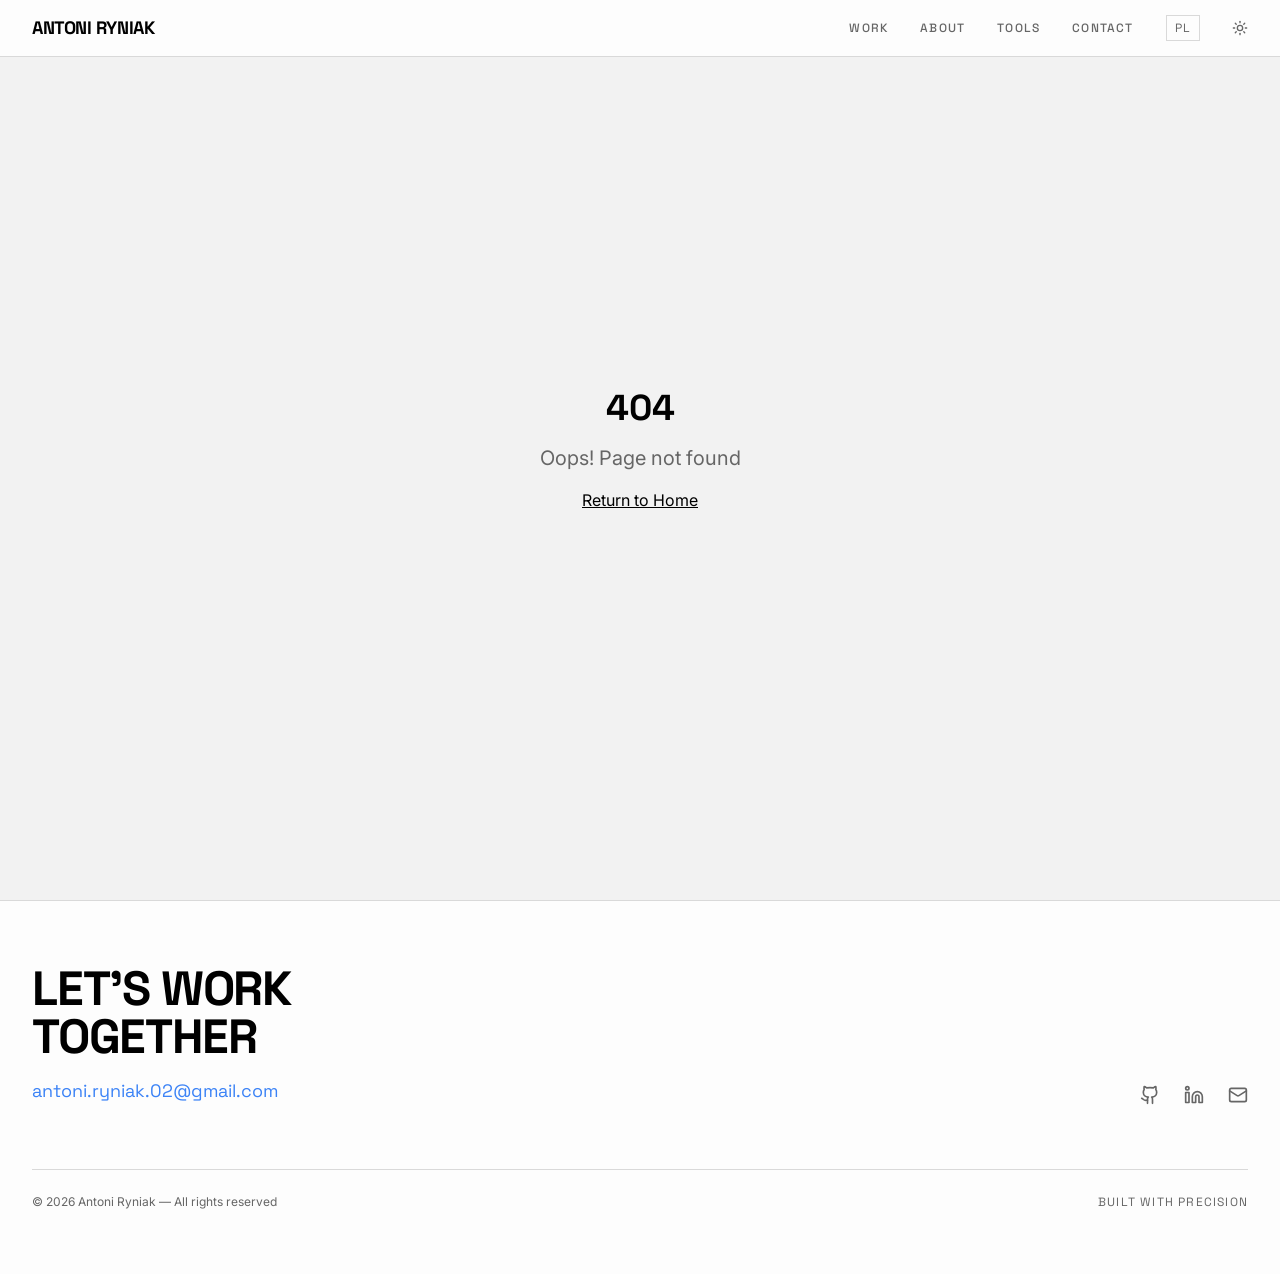
==== commit c4d60022: "123" ====
--- a/index.html
+++ b/index.html
@@ -1,23 +1,24 @@
-<!doctype html>
-<html lang="en">
-  <head>
-    <meta charset="UTF-8" />
-    <meta name="viewport" content="width=device-width, initial-scale=1.0" />
-    <title>Portfolio — 3D Designer, Product Engineer, Developer</title>
-    <meta name="description" content="Multidisciplinary creator specializing in 3D design, product engineering, graphic design, and app development." />
-    <meta property="og:title" content="Portfolio — 3D Designer & Engineer" />
-    <meta property="og:description" content="Multidisciplinary creator specializing in 3D design, product engineering, and development." />
-    <meta property="og:type" content="website" />
-    <meta property="og:image" content="https://lovable.dev/opengraph-image-p98pqg.png" />
-
-    <meta name="twitter:card" content="summary_large_image" />
-    <meta name="twitter:site" content="@Lovable" />
-    <meta name="twitter:image" content="https://lovable.dev/opengraph-image-p98pqg.png" />
-    <script type="module" crossorigin src="/test1/assets/index-C-zphvrI.js"></script>
-    <link rel="stylesheet" crossorigin href="/test1/assets/index-Cjx66sMI.css">
-  </head>
-
-  <body>
-    <div id="root"></div>
-  </body>
-</html>
+<!doctype html>
+<html lang="en">
+  <head>
+    <meta charset="UTF-8" />
+    <meta name="viewport" content="width=device-width, initial-scale=1.0" />
+    <title>Portfolio — 3D Designer, Product Engineer, Developer</title>
+    <meta name="description" content="Multidisciplinary creator specializing in 3D design, product engineering, graphic design, and app development." />
+    <meta property="og:title" content="Portfolio — 3D Designer & Engineer" />
+    <meta property="og:description" content="Multidisciplinary creator specializing in 3D design, product engineering, and development." />
+    <meta property="og:type" content="website" />
+    <meta property="og:image" content="https://lovable.dev/opengraph-image-p98pqg.png" />
+
+    <meta name="twitter:card" content="summary_large_image" />
+    <meta name="twitter:site" content="@Lovable" />
+    <meta name="twitter:image" content="https://lovable.dev/opengraph-image-p98pqg.png" />
+    <script type="module" crossorigin src="/assets/index-tah6fVKB.js"></script>
+    <link rel="stylesheet" crossorigin href="/assets/index-CK7opR3w.css">
+  </head>
+
+  <body>
+    <div id="root"></div>+
+  </body>
+</html>
--- a/assets/index-CK7opR3w.css
+++ b/assets/index-CK7opR3w.css
@@ -0,0 +1 @@
+@import"https://fonts.googleapis.com/css2?family=Space+Grotesk:wght@400;500;600;700&family=Inter:wght@400;500;600&display=swap";*,:before,:after{--tw-border-spacing-x: 0;--tw-border-spacing-y: 0;--tw-translate-x: 0;--tw-translate-y: 0;--tw-rotate: 0;--tw-skew-x: 0;--tw-skew-y: 0;--tw-scale-x: 1;--tw-scale-y: 1;--tw-pan-x: ;--tw-pan-y: ;--tw-pinch-zoom: ;--tw-scroll-snap-strictness: proximity;--tw-gradient-from-position: ;--tw-gradient-via-position: ;--tw-gradient-to-position: ;--tw-ordinal: ;--tw-slashed-zero: ;--tw-numeric-figure: ;--tw-numeric-spacing: ;--tw-numeric-fraction: ;--tw-ring-inset: ;--tw-ring-offset-width: 0px;--tw-ring-offset-color: #fff;--tw-ring-color: rgb(59 130 246 / .5);--tw-ring-offset-shadow: 0 0 #0000;--tw-ring-shadow: 0 0 #0000;--tw-shadow: 0 0 #0000;--tw-shadow-colored: 0 0 #0000;--tw-blur: ;--tw-brightness: ;--tw-contrast: ;--tw-grayscale: ;--tw-hue-rotate: ;--tw-invert: ;--tw-saturate: ;--tw-sepia: ;--tw-drop-shadow: ;--tw-backdrop-blur: ;--tw-backdrop-brightness: ;--tw-backdrop-contrast: ;--tw-backdrop-grayscale: ;--tw-backdrop-hue-rotate: ;--tw-backdrop-invert: ;--tw-backdrop-opacity: ;--tw-backdrop-saturate: ;--tw-backdrop-sepia: ;--tw-contain-size: ;--tw-contain-layout: ;--tw-contain-paint: ;--tw-contain-style: }::backdrop{--tw-border-spacing-x: 0;--tw-border-spacing-y: 0;--tw-translate-x: 0;--tw-translate-y: 0;--tw-rotate: 0;--tw-skew-x: 0;--tw-skew-y: 0;--tw-scale-x: 1;--tw-scale-y: 1;--tw-pan-x: ;--tw-pan-y: ;--tw-pinch-zoom: ;--tw-scroll-snap-strictness: proximity;--tw-gradient-from-position: ;--tw-gradient-via-position: ;--tw-gradient-to-position: ;--tw-ordinal: ;--tw-slashed-zero: ;--tw-numeric-figure: ;--tw-numeric-spacing: ;--tw-numeric-fraction: ;--tw-ring-inset: ;--tw-ring-offset-width: 0px;--tw-ring-offset-color: #fff;--tw-ring-color: rgb(59 130 246 / .5);--tw-ring-offset-shadow: 0 0 #0000;--tw-ring-shadow: 0 0 #0000;--tw-shadow: 0 0 #0000;--tw-shadow-colored: 0 0 #0000;--tw-blur: ;--tw-brightness: ;--tw-contrast: ;--tw-grayscale: ;--tw-hue-rotate: ;--tw-invert: ;--tw-saturate: ;--tw-sepia: ;--tw-drop-shadow: ;--tw-backdrop-blur: ;--tw-backdrop-brightness: ;--tw-backdrop-contrast: ;--tw-backdrop-grayscale: ;--tw-backdrop-hue-rotate: ;--tw-backdrop-invert: ;--tw-backdrop-opacity: ;--tw-backdrop-saturate: ;--tw-backdrop-sepia: ;--tw-contain-size: ;--tw-contain-layout: ;--tw-contain-paint: ;--tw-contain-style: }*,:before,:after{box-sizing:border-box;border-width:0;border-style:solid;border-color:#e5e7eb}:before,:after{--tw-content: ""}html,:host{line-height:1.5;-webkit-text-size-adjust:100%;-moz-tab-size:4;-o-tab-size:4;tab-size:4;font-family:ui-sans-serif,system-ui,sans-serif,"Apple Color Emoji","Segoe UI Emoji",Segoe UI Symbol,"Noto Color Emoji";font-feature-settings:normal;font-variation-settings:normal;-webkit-tap-highlight-color:transparent}body{margin:0;line-height:inherit}hr{height:0;color:inherit;border-top-width:1px}abbr:where([title]){-webkit-text-decoration:underline dotted;text-decoration:underline dotted}h1,h2,h3,h4,h5,h6{font-size:inherit;font-weight:inherit}a{color:inherit;text-decoration:inherit}b,strong{font-weight:bolder}code,kbd,samp,pre{font-family:ui-monospace,SFMono-Regular,Menlo,Monaco,Consolas,Liberation Mono,Courier New,monospace;font-feature-settings:normal;font-variation-settings:normal;font-size:1em}small{font-size:80%}sub,sup{font-size:75%;line-height:0;position:relative;vertical-align:baseline}sub{bottom:-.25em}sup{top:-.5em}table{text-indent:0;border-color:inherit;border-collapse:collapse}button,input,optgroup,select,textarea{font-family:inherit;font-feature-settings:inherit;font-variation-settings:inherit;font-size:100%;font-weight:inherit;line-height:inherit;letter-spacing:inherit;color:inherit;margin:0;padding:0}button,select{text-transform:none}button,input:where([type=button]),input:where([type=reset]),input:where([type=submit]){-webkit-appearance:button;background-color:transparent;background-image:none}:-moz-focusring{outline:auto}:-moz-ui-invalid{box-shadow:none}progress{vertical-align:baseline}::-webkit-inner-spin-button,::-webkit-outer-spin-button{height:auto}[type=search]{-webkit-appearance:textfield;outline-offset:-2px}::-webkit-search-decoration{-webkit-appearance:none}::-webkit-file-upload-button{-webkit-appearance:button;font:inherit}summary{display:list-item}blockquote,dl,dd,h1,h2,h3,h4,h5,h6,hr,figure,p,pre{margin:0}fieldset{margin:0;padding:0}legend{padding:0}ol,ul,menu{list-style:none;margin:0;padding:0}dialog{padding:0}textarea{resize:vertical}input::-moz-placeholder,textarea::-moz-placeholder{opacity:1;color:#9ca3af}input::placeholder,textarea::placeholder{opacity:1;color:#9ca3af}button,[role=button]{cursor:pointer}:disabled{cursor:default}img,svg,video,canvas,audio,iframe,embed,object{display:block;vertical-align:middle}img,video{max-width:100%;height:auto}[hidden]:where(:not([hidden=until-found])){display:none}:root{--background: 0 0% 99.2%;--foreground: 0 0% 0%;--card: 0 0% 94.9%;--card-foreground: 0 0% 10.2%;--popover: 0 0% 99.2%;--popover-foreground: 0 0% 10.2%;--primary: 0 0% 0%;--primary-foreground: 0 0% 99.2%;--secondary: 0 0% 94.9%;--secondary-foreground: 0 0% 10.2%;--muted: 0 0% 94.9%;--muted-foreground: 0 0% 40%;--accent: 217 91% 60%;--accent-foreground: 0 0% 100%;--destructive: 0 84.2% 60.2%;--destructive-foreground: 0 0% 100%;--border: 0 0% 85%;--input: 0 0% 85%;--ring: 217 91% 60%;--radius: 2px;--code-keyword: 217 91% 60%;--code-string: 142 71% 45%;--code-comment: 0 0% 55%;--code-function: 31 97% 60%;--code-number: 271 76% 53%;--code-type: 0 84% 60%;--sidebar-background: 0 0% 98%;--sidebar-foreground: 0 0% 10.2%;--sidebar-primary: 0 0% 0%;--sidebar-primary-foreground: 0 0% 98%;--sidebar-accent: 0 0% 94.9%;--sidebar-accent-foreground: 0 0% 10.2%;--sidebar-border: 0 0% 85%;--sidebar-ring: 217 91% 60%;--font-display: "Space Grotesk", sans-serif;--font-body: "Inter", sans-serif}.dark{--background: 0 0% 5%;--foreground: 0 0% 95%;--card: 0 0% 8%;--card-foreground: 0 0% 90%;--popover: 0 0% 7%;--popover-foreground: 0 0% 90%;--primary: 0 0% 95%;--primary-foreground: 0 0% 5%;--secondary: 0 0% 12%;--secondary-foreground: 0 0% 90%;--muted: 0 0% 12%;--muted-foreground: 0 0% 55%;--accent: 217 91% 60%;--accent-foreground: 0 0% 100%;--destructive: 0 62% 50%;--destructive-foreground: 0 0% 100%;--border: 0 0% 18%;--input: 0 0% 18%;--ring: 217 91% 60%;--code-keyword: 217 91% 65%;--code-string: 142 71% 55%;--code-comment: 0 0% 45%;--code-function: 31 97% 65%;--code-number: 271 76% 65%;--code-type: 0 84% 65%;--sidebar-background: 0 0% 7%;--sidebar-foreground: 0 0% 90%;--sidebar-primary: 0 0% 95%;--sidebar-primary-foreground: 0 0% 7%;--sidebar-accent: 0 0% 12%;--sidebar-accent-foreground: 0 0% 90%;--sidebar-border: 0 0% 18%;--sidebar-ring: 217 91% 60%}*{border-color:hsl(var(--border))}body{background-color:hsl(var(--background));color:hsl(var(--foreground));font-family:var(--font-body)}h1,h2,h3,h4,h5,h6{font-family:var(--font-display)}.container{width:100%;margin-right:auto;margin-left:auto;padding-right:2rem;padding-left:2rem}@media (min-width: 1400px){.container{max-width:1400px}}.sr-only{position:absolute;width:1px;height:1px;padding:0;margin:-1px;overflow:hidden;clip:rect(0,0,0,0);white-space:nowrap;border-width:0}.pointer-events-none{pointer-events:none}.pointer-events-auto{pointer-events:auto}.visible{visibility:visible}.invisible{visibility:hidden}.fixed{position:fixed}.absolute{position:absolute}.relative{position:relative}.inset-0{top:0;right:0;bottom:0;left:0}.inset-x-0{left:0;right:0}.inset-y-0{top:0;bottom:0}.-bottom-12{bottom:-3rem}.-left-12{left:-3rem}.-right-12{right:-3rem}.-top-12{top:-3rem}.bottom-0{bottom:0}.bottom-3{bottom:.75rem}.left-0{left:0}.left-1{left:.25rem}.left-1\/2{left:50%}.left-2{left:.5rem}.left-\[50\%\]{left:50%}.right-0{right:0}.right-1{right:.25rem}.right-2{right:.5rem}.right-3{right:.75rem}.right-4{right:1rem}.top-0{top:0}.top-1\.5{top:.375rem}.top-1\/2{top:50%}.top-2{top:.5rem}.top-3\.5{top:.875rem}.top-4{top:1rem}.top-\[1px\]{top:1px}.top-\[50\%\]{top:50%}.top-\[60\%\]{top:60%}.top-full{top:100%}.z-10{z-index:10}.z-20{z-index:20}.z-50{z-index:50}.z-\[100\]{z-index:100}.z-\[1\]{z-index:1}.order-1{order:1}.order-2{order:2}.-mx-1{margin-left:-.25rem;margin-right:-.25rem}.mx-2{margin-left:.5rem;margin-right:.5rem}.mx-3\.5{margin-left:.875rem;margin-right:.875rem}.mx-auto{margin-left:auto;margin-right:auto}.my-0\.5{margin-top:.125rem;margin-bottom:.125rem}.my-1{margin-top:.25rem;margin-bottom:.25rem}.my-10{margin-top:2.5rem;margin-bottom:2.5rem}.-ml-4{margin-left:-1rem}.-ml-px{margin-left:-1px}.-mt-4{margin-top:-1rem}.mb-1{margin-bottom:.25rem}.mb-1\.5{margin-bottom:.375rem}.mb-10{margin-bottom:2.5rem}.mb-12{margin-bottom:3rem}.mb-16{margin-bottom:4rem}.mb-4{margin-bottom:1rem}.mb-6{margin-bottom:1.5rem}.mb-8{margin-bottom:2rem}.ml-1{margin-left:.25rem}.ml-2{margin-left:.5rem}.ml-auto{margin-left:auto}.mr-2{margin-right:.5rem}.mr-4{margin-right:1rem}.mt-0\.5{margin-top:.125rem}.mt-1{margin-top:.25rem}.mt-1\.5{margin-top:.375rem}.mt-16{margin-top:4rem}.mt-2{margin-top:.5rem}.mt-24{margin-top:6rem}.mt-4{margin-top:1rem}.mt-auto{margin-top:auto}.block{display:block}.inline-block{display:inline-block}.inline{display:inline}.flex{display:flex}.inline-flex{display:inline-flex}.table{display:table}.grid{display:grid}.hidden{display:none}.aspect-\[4\/3\]{aspect-ratio:4/3}.aspect-square{aspect-ratio:1 / 1}.aspect-video{aspect-ratio:16 / 9}.size-4{width:1rem;height:1rem}.h-1\.5{height:.375rem}.h-10{height:2.5rem}.h-11{height:2.75rem}.h-12{height:3rem}.h-14{height:3.5rem}.h-2{height:.5rem}.h-2\.5{height:.625rem}.h-3{height:.75rem}.h-3\.5{height:.875rem}.h-4{height:1rem}.h-5{height:1.25rem}.h-6{height:1.5rem}.h-7{height:1.75rem}.h-8{height:2rem}.h-9{height:2.25rem}.h-\[1px\]{height:1px}.h-\[var\(--radix-navigation-menu-viewport-height\)\]{height:var(--radix-navigation-menu-viewport-height)}.h-\[var\(--radix-select-trigger-height\)\]{height:var(--radix-select-trigger-height)}.h-auto{height:auto}.h-full{height:100%}.h-px{height:1px}.h-svh{height:100svh}.max-h-96{max-height:24rem}.max-h-\[300px\]{max-height:300px}.max-h-screen{max-height:100vh}.min-h-0{min-height:0px}.min-h-\[80px\]{min-height:80px}.min-h-\[calc\(100vh-3\.5rem\)\]{min-height:calc(100vh - 3.5rem)}.min-h-screen{min-height:100vh}.min-h-svh{min-height:100svh}.w-0{width:0px}.w-1{width:.25rem}.w-1\.5{width:.375rem}.w-10{width:2.5rem}.w-11{width:2.75rem}.w-2{width:.5rem}.w-2\.5{width:.625rem}.w-3{width:.75rem}.w-3\.5{width:.875rem}.w-3\/4{width:75%}.w-4{width:1rem}.w-5{width:1.25rem}.w-64{width:16rem}.w-7{width:1.75rem}.w-72{width:18rem}.w-8{width:2rem}.w-9{width:2.25rem}.w-\[--sidebar-width\]{width:var(--sidebar-width)}.w-\[100px\]{width:100px}.w-\[1px\]{width:1px}.w-auto{width:auto}.w-fit{width:-moz-fit-content;width:fit-content}.w-full{width:100%}.w-max{width:-moz-max-content;width:max-content}.w-px{width:1px}.min-w-0{min-width:0px}.min-w-5{min-width:1.25rem}.min-w-\[12rem\]{min-width:12rem}.min-w-\[8rem\]{min-width:8rem}.min-w-\[var\(--radix-select-trigger-width\)\]{min-width:var(--radix-select-trigger-width)}.max-w-2xl{max-width:42rem}.max-w-3xl{max-width:48rem}.max-w-5xl{max-width:64rem}.max-w-\[--skeleton-width\]{max-width:var(--skeleton-width)}.max-w-lg{max-width:32rem}.max-w-max{max-width:-moz-max-content;max-width:max-content}.max-w-md{max-width:28rem}.flex-1{flex:1 1 0%}.shrink-0{flex-shrink:0}.grow{flex-grow:1}.grow-0{flex-grow:0}.basis-full{flex-basis:100%}.caption-bottom{caption-side:bottom}.border-collapse{border-collapse:collapse}.-translate-x-1\/2{--tw-translate-x: -50%;transform:translate(var(--tw-translate-x),var(--tw-translate-y)) rotate(var(--tw-rotate)) skew(var(--tw-skew-x)) skewY(var(--tw-skew-y)) scaleX(var(--tw-scale-x)) scaleY(var(--tw-scale-y))}.-translate-x-px{--tw-translate-x: -1px;transform:translate(var(--tw-translate-x),var(--tw-translate-y)) rotate(var(--tw-rotate)) skew(var(--tw-skew-x)) skewY(var(--tw-skew-y)) scaleX(var(--tw-scale-x)) scaleY(var(--tw-scale-y))}.-translate-y-1\/2{--tw-translate-y: -50%;transform:translate(var(--tw-translate-x),var(--tw-translate-y)) rotate(var(--tw-rotate)) skew(var(--tw-skew-x)) skewY(var(--tw-skew-y)) scaleX(var(--tw-scale-x)) scaleY(var(--tw-scale-y))}.translate-x-\[-50\%\]{--tw-translate-x: -50%;transform:translate(var(--tw-translate-x),var(--tw-translate-y)) rotate(var(--tw-rotate)) skew(var(--tw-skew-x)) skewY(var(--tw-skew-y)) scaleX(var(--tw-scale-x)) scaleY(var(--tw-scale-y))}.translate-x-px{--tw-translate-x: 1px;transform:translate(var(--tw-translate-x),var(--tw-translate-y)) rotate(var(--tw-rotate)) skew(var(--tw-skew-x)) skewY(var(--tw-skew-y)) scaleX(var(--tw-scale-x)) scaleY(var(--tw-scale-y))}.translate-y-\[-50\%\]{--tw-translate-y: -50%;transform:translate(var(--tw-translate-x),var(--tw-translate-y)) rotate(var(--tw-rotate)) skew(var(--tw-skew-x)) skewY(var(--tw-skew-y)) scaleX(var(--tw-scale-x)) scaleY(var(--tw-scale-y))}.rotate-45{--tw-rotate: 45deg;transform:translate(var(--tw-translate-x),var(--tw-translate-y)) rotate(var(--tw-rotate)) skew(var(--tw-skew-x)) skewY(var(--tw-skew-y)) scaleX(var(--tw-scale-x)) scaleY(var(--tw-scale-y))}.rotate-90{--tw-rotate: 90deg;transform:translate(var(--tw-translate-x),var(--tw-translate-y)) rotate(var(--tw-rotate)) skew(var(--tw-skew-x)) skewY(var(--tw-skew-y)) scaleX(var(--tw-scale-x)) scaleY(var(--tw-scale-y))}.transform{transform:translate(var(--tw-translate-x),var(--tw-translate-y)) rotate(var(--tw-rotate)) skew(var(--tw-skew-x)) skewY(var(--tw-skew-y)) scaleX(var(--tw-scale-x)) scaleY(var(--tw-scale-y))}@keyframes pulse{50%{opacity:.5}}.animate-pulse{animation:pulse 2s cubic-bezier(.4,0,.6,1) infinite}@keyframes spin{to{transform:rotate(360deg)}}.animate-spin{animation:spin 1s linear infinite}.cursor-default{cursor:default}.cursor-pointer{cursor:pointer}.touch-none{touch-action:none}.select-none{-webkit-user-select:none;-moz-user-select:none;user-select:none}.list-none{list-style-type:none}.grid-cols-1{grid-template-columns:repeat(1,minmax(0,1fr))}.grid-cols-2{grid-template-columns:repeat(2,minmax(0,1fr))}.flex-row{flex-direction:row}.flex-col{flex-direction:column}.flex-col-reverse{flex-direction:column-reverse}.flex-wrap{flex-wrap:wrap}.items-start{align-items:flex-start}.items-end{align-items:flex-end}.items-center{align-items:center}.items-baseline{align-items:baseline}.items-stretch{align-items:stretch}.justify-center{justify-content:center}.justify-between{justify-content:space-between}.gap-0{gap:0px}.gap-1{gap:.25rem}.gap-1\.5{gap:.375rem}.gap-12{gap:3rem}.gap-2{gap:.5rem}.gap-3{gap:.75rem}.gap-4{gap:1rem}.gap-6{gap:1.5rem}.gap-8{gap:2rem}.space-x-1>:not([hidden])~:not([hidden]){--tw-space-x-reverse: 0;margin-right:calc(.25rem * var(--tw-space-x-reverse));margin-left:calc(.25rem * calc(1 - var(--tw-space-x-reverse)))}.space-x-4>:not([hidden])~:not([hidden]){--tw-space-x-reverse: 0;margin-right:calc(1rem * var(--tw-space-x-reverse));margin-left:calc(1rem * calc(1 - var(--tw-space-x-reverse)))}.space-y-1>:not([hidden])~:not([hidden]){--tw-space-y-reverse: 0;margin-top:calc(.25rem * calc(1 - var(--tw-space-y-reverse)));margin-bottom:calc(.25rem * var(--tw-space-y-reverse))}.space-y-1\.5>:not([hidden])~:not([hidden]){--tw-space-y-reverse: 0;margin-top:calc(.375rem * calc(1 - var(--tw-space-y-reverse)));margin-bottom:calc(.375rem * var(--tw-space-y-reverse))}.space-y-12>:not([hidden])~:not([hidden]){--tw-space-y-reverse: 0;margin-top:calc(3rem * calc(1 - var(--tw-space-y-reverse)));margin-bottom:calc(3rem * var(--tw-space-y-reverse))}.space-y-2>:not([hidden])~:not([hidden]){--tw-space-y-reverse: 0;margin-top:calc(.5rem * calc(1 - var(--tw-space-y-reverse)));margin-bottom:calc(.5rem * var(--tw-space-y-reverse))}.space-y-4>:not([hidden])~:not([hidden]){--tw-space-y-reverse: 0;margin-top:calc(1rem * calc(1 - var(--tw-space-y-reverse)));margin-bottom:calc(1rem * var(--tw-space-y-reverse))}.space-y-5>:not([hidden])~:not([hidden]){--tw-space-y-reverse: 0;margin-top:calc(1.25rem * calc(1 - var(--tw-space-y-reverse)));margin-bottom:calc(1.25rem * var(--tw-space-y-reverse))}.space-y-6>:not([hidden])~:not([hidden]){--tw-space-y-reverse: 0;margin-top:calc(1.5rem * calc(1 - var(--tw-space-y-reverse)));margin-bottom:calc(1.5rem * var(--tw-space-y-reverse))}.space-y-8>:not([hidden])~:not([hidden]){--tw-space-y-reverse: 0;margin-top:calc(2rem * calc(1 - var(--tw-space-y-reverse)));margin-bottom:calc(2rem * var(--tw-space-y-reverse))}.overflow-auto{overflow:auto}.overflow-hidden{overflow:hidden}.overflow-x-auto{overflow-x:auto}.overflow-y-auto{overflow-y:auto}.overflow-x-hidden{overflow-x:hidden}.whitespace-nowrap{white-space:nowrap}.break-words{overflow-wrap:break-word}.rounded-\[2px\]{border-radius:2px}.rounded-\[inherit\]{border-radius:inherit}.rounded-full{border-radius:9999px}.rounded-lg{border-radius:var(--radius)}.rounded-md{border-radius:calc(var(--radius) - 1px)}.rounded-sm{border-radius:calc(var(--radius) - 2px)}.rounded-t-\[10px\]{border-top-left-radius:10px;border-top-right-radius:10px}.rounded-tl-sm{border-top-left-radius:calc(var(--radius) - 2px)}.border{border-width:1px}.border-2{border-width:2px}.border-\[1\.5px\]{border-width:1.5px}.border-y{border-top-width:1px;border-bottom-width:1px}.border-b{border-bottom-width:1px}.border-l{border-left-width:1px}.border-r{border-right-width:1px}.border-t{border-top-width:1px}.border-dashed{border-style:dashed}.border-\[--color-border\]{border-color:var(--color-border)}.border-border{border-color:hsl(var(--border))}.border-border\/50{border-color:hsl(var(--border) / .5)}.border-destructive{border-color:hsl(var(--destructive))}.border-destructive\/50{border-color:hsl(var(--destructive) / .5)}.border-foreground{border-color:hsl(var(--foreground))}.border-input{border-color:hsl(var(--input))}.border-primary{border-color:hsl(var(--primary))}.border-sidebar-border{border-color:hsl(var(--sidebar-border))}.border-transparent{border-color:transparent}.border-l-transparent{border-left-color:transparent}.border-t-transparent{border-top-color:transparent}.bg-\[--color-bg\]{background-color:var(--color-bg)}.bg-\[hsl\(var\(--code-keyword\)\)\]\/60{background-color:hsl(var(--code-keyword) / .6)}.bg-\[hsl\(var\(--code-string\)\)\]\/60{background-color:hsl(var(--code-string) / .6)}.bg-accent{background-color:hsl(var(--accent))}.bg-background{background-color:hsl(var(--background))}.bg-background\/70{background-color:hsl(var(--background) / .7)}.bg-background\/95{background-color:hsl(var(--background) / .95)}.bg-black\/80{background-color:#000c}.bg-border{background-color:hsl(var(--border))}.bg-card{background-color:hsl(var(--card))}.bg-destructive{background-color:hsl(var(--destructive))}.bg-destructive\/60{background-color:hsl(var(--destructive) / .6)}.bg-foreground{background-color:hsl(var(--foreground))}.bg-foreground\/30{background-color:hsl(var(--foreground) / .3)}.bg-muted{background-color:hsl(var(--muted))}.bg-muted\/50{background-color:hsl(var(--muted) / .5)}.bg-popover{background-color:hsl(var(--popover))}.bg-primary{background-color:hsl(var(--primary))}.bg-secondary{background-color:hsl(var(--secondary))}.bg-sidebar{background-color:hsl(var(--sidebar-background))}.bg-sidebar-border{background-color:hsl(var(--sidebar-border))}.bg-transparent{background-color:transparent}.fill-current{fill:currentColor}.object-contain{-o-object-fit:contain;object-fit:contain}.object-cover{-o-object-fit:cover;object-fit:cover}.p-0{padding:0}.p-1{padding:.25rem}.p-1\.5{padding:.375rem}.p-2{padding:.5rem}.p-3{padding:.75rem}.p-4{padding:1rem}.p-6{padding:1.5rem}.p-8{padding:2rem}.p-\[1px\]{padding:1px}.px-1{padding-left:.25rem;padding-right:.25rem}.px-2{padding-left:.5rem;padding-right:.5rem}.px-2\.5{padding-left:.625rem;padding-right:.625rem}.px-3{padding-left:.75rem;padding-right:.75rem}.px-4{padding-left:1rem;padding-right:1rem}.px-5{padding-left:1.25rem;padding-right:1.25rem}.px-6{padding-left:1.5rem;padding-right:1.5rem}.px-8{padding-left:2rem;padding-right:2rem}.py-0\.5{padding-top:.125rem;padding-bottom:.125rem}.py-1{padding-top:.25rem;padding-bottom:.25rem}.py-1\.5{padding-top:.375rem;padding-bottom:.375rem}.py-12{padding-top:3rem;padding-bottom:3rem}.py-16{padding-top:4rem;padding-bottom:4rem}.py-2{padding-top:.5rem;padding-bottom:.5rem}.py-2\.5{padding-top:.625rem;padding-bottom:.625rem}.py-20{padding-top:5rem;padding-bottom:5rem}.py-3{padding-top:.75rem;padding-bottom:.75rem}.py-4{padding-top:1rem;padding-bottom:1rem}.py-6{padding-top:1.5rem;padding-bottom:1.5rem}.pb-2{padding-bottom:.5rem}.pb-3{padding-bottom:.75rem}.pb-4{padding-bottom:1rem}.pl-2\.5{padding-left:.625rem}.pl-4{padding-left:1rem}.pl-8{padding-left:2rem}.pr-2{padding-right:.5rem}.pr-2\.5{padding-right:.625rem}.pr-8{padding-right:2rem}.pt-0{padding-top:0}.pt-1{padding-top:.25rem}.pt-14{padding-top:3.5rem}.pt-3{padding-top:.75rem}.pt-4{padding-top:1rem}.pt-6{padding-top:1.5rem}.pt-8{padding-top:2rem}.text-left{text-align:left}.text-center{text-align:center}.text-right{text-align:right}.align-middle{vertical-align:middle}.font-body{font-family:Inter,sans-serif}.font-display{font-family:Space Grotesk,sans-serif}.font-mono{font-family:ui-monospace,SFMono-Regular,Menlo,Monaco,Consolas,Liberation Mono,Courier New,monospace}.text-2xl{font-size:1.5rem;line-height:2rem}.text-3xl{font-size:1.875rem;line-height:2.25rem}.text-4xl{font-size:2.25rem;line-height:2.5rem}.text-5xl{font-size:3rem;line-height:1}.text-\[0\.8rem\]{font-size:.8rem}.text-base{font-size:1rem;line-height:1.5rem}.text-lg{font-size:1.125rem;line-height:1.75rem}.text-sm{font-size:.875rem;line-height:1.25rem}.text-xl{font-size:1.25rem;line-height:1.75rem}.text-xs{font-size:.75rem;line-height:1rem}.font-bold{font-weight:700}.font-medium{font-weight:500}.font-normal{font-weight:400}.font-semibold{font-weight:600}.uppercase{text-transform:uppercase}.italic{font-style:italic}.tabular-nums{--tw-numeric-spacing: tabular-nums;font-variant-numeric:var(--tw-ordinal) var(--tw-slashed-zero) var(--tw-numeric-figure) var(--tw-numeric-spacing) var(--tw-numeric-fraction)}.leading-\[1\.05\]{line-height:1.05}.leading-none{line-height:1}.leading-relaxed{line-height:1.625}.tracking-\[0\.2em\]{letter-spacing:.2em}.tracking-\[0\.3em\]{letter-spacing:.3em}.tracking-tight{letter-spacing:-.025em}.tracking-wider{letter-spacing:.05em}.tracking-widest{letter-spacing:.1em}.text-\[hsl\(var\(--code-comment\)\)\]{color:hsl(var(--code-comment))}.text-\[hsl\(var\(--code-function\)\)\]{color:hsl(var(--code-function))}.text-\[hsl\(var\(--code-keyword\)\)\]{color:hsl(var(--code-keyword))}.text-\[hsl\(var\(--code-number\)\)\]{color:hsl(var(--code-number))}.text-\[hsl\(var\(--code-string\)\)\]{color:hsl(var(--code-string))}.text-\[hsl\(var\(--code-type\)\)\]{color:hsl(var(--code-type))}.text-accent{color:hsl(var(--accent))}.text-accent-foreground{color:hsl(var(--accent-foreground))}.text-card-foreground{color:hsl(var(--card-foreground))}.text-current{color:currentColor}.text-destructive{color:hsl(var(--destructive))}.text-destructive-foreground{color:hsl(var(--destructive-foreground))}.text-foreground{color:hsl(var(--foreground))}.text-foreground\/50{color:hsl(var(--foreground) / .5)}.text-foreground\/80{color:hsl(var(--foreground) / .8)}.text-muted-foreground{color:hsl(var(--muted-foreground))}.text-muted-foreground\/40{color:hsl(var(--muted-foreground) / .4)}.text-popover-foreground{color:hsl(var(--popover-foreground))}.text-primary{color:hsl(var(--primary))}.text-primary-foreground{color:hsl(var(--primary-foreground))}.text-secondary-foreground{color:hsl(var(--secondary-foreground))}.text-sidebar-foreground{color:hsl(var(--sidebar-foreground))}.text-sidebar-foreground\/70{color:hsl(var(--sidebar-foreground) / .7)}.underline{text-decoration-line:underline}.underline-offset-4{text-underline-offset:4px}.opacity-0{opacity:0}.opacity-50{opacity:.5}.opacity-60{opacity:.6}.opacity-70{opacity:.7}.opacity-90{opacity:.9}.shadow-\[0_0_0_1px_hsl\(var\(--sidebar-border\)\)\]{--tw-shadow: 0 0 0 1px hsl(var(--sidebar-border));--tw-shadow-colored: 0 0 0 1px var(--tw-shadow-color);box-shadow:var(--tw-ring-offset-shadow, 0 0 #0000),var(--tw-ring-shadow, 0 0 #0000),var(--tw-shadow)}.shadow-lg{--tw-shadow: 0 10px 15px -3px rgb(0 0 0 / .1), 0 4px 6px -4px rgb(0 0 0 / .1);--tw-shadow-colored: 0 10px 15px -3px var(--tw-shadow-color), 0 4px 6px -4px var(--tw-shadow-color);box-shadow:var(--tw-ring-offset-shadow, 0 0 #0000),var(--tw-ring-shadow, 0 0 #0000),var(--tw-shadow)}.shadow-md{--tw-shadow: 0 4px 6px -1px rgb(0 0 0 / .1), 0 2px 4px -2px rgb(0 0 0 / .1);--tw-shadow-colored: 0 4px 6px -1px var(--tw-shadow-color), 0 2px 4px -2px var(--tw-shadow-color);box-shadow:var(--tw-ring-offset-shadow, 0 0 #0000),var(--tw-ring-shadow, 0 0 #0000),var(--tw-shadow)}.shadow-none{--tw-shadow: 0 0 #0000;--tw-shadow-colored: 0 0 #0000;box-shadow:var(--tw-ring-offset-shadow, 0 0 #0000),var(--tw-ring-shadow, 0 0 #0000),var(--tw-shadow)}.shadow-sm{--tw-shadow: 0 1px 2px 0 rgb(0 0 0 / .05);--tw-shadow-colored: 0 1px 2px 0 var(--tw-shadow-color);box-shadow:var(--tw-ring-offset-shadow, 0 0 #0000),var(--tw-ring-shadow, 0 0 #0000),var(--tw-shadow)}.shadow-xl{--tw-shadow: 0 20px 25px -5px rgb(0 0 0 / .1), 0 8px 10px -6px rgb(0 0 0 / .1);--tw-shadow-colored: 0 20px 25px -5px var(--tw-shadow-color), 0 8px 10px -6px var(--tw-shadow-color);box-shadow:var(--tw-ring-offset-shadow, 0 0 #0000),var(--tw-ring-shadow, 0 0 #0000),var(--tw-shadow)}.outline-none{outline:2px solid transparent;outline-offset:2px}.outline{outline-style:solid}.ring-0{--tw-ring-offset-shadow: var(--tw-ring-inset) 0 0 0 var(--tw-ring-offset-width) var(--tw-ring-offset-color);--tw-ring-shadow: var(--tw-ring-inset) 0 0 0 calc(0px + var(--tw-ring-offset-width)) var(--tw-ring-color);box-shadow:var(--tw-ring-offset-shadow),var(--tw-ring-shadow),var(--tw-shadow, 0 0 #0000)}.ring-2{--tw-ring-offset-shadow: var(--tw-ring-inset) 0 0 0 var(--tw-ring-offset-width) var(--tw-ring-offset-color);--tw-ring-shadow: var(--tw-ring-inset) 0 0 0 calc(2px + var(--tw-ring-offset-width)) var(--tw-ring-color);box-shadow:var(--tw-ring-offset-shadow),var(--tw-ring-shadow),var(--tw-shadow, 0 0 #0000)}.ring-ring{--tw-ring-color: hsl(var(--ring))}.ring-sidebar-ring{--tw-ring-color: hsl(var(--sidebar-ring))}.ring-offset-background{--tw-ring-offset-color: hsl(var(--background))}.grayscale{--tw-grayscale: grayscale(100%);filter:var(--tw-blur) var(--tw-brightness) var(--tw-contrast) var(--tw-grayscale) var(--tw-hue-rotate) var(--tw-invert) var(--tw-saturate) var(--tw-sepia) var(--tw-drop-shadow)}.filter{filter:var(--tw-blur) var(--tw-brightness) var(--tw-contrast) var(--tw-grayscale) var(--tw-hue-rotate) var(--tw-invert) var(--tw-saturate) var(--tw-sepia) var(--tw-drop-shadow)}.backdrop-blur-sm{--tw-backdrop-blur: blur(4px);-webkit-backdrop-filter:var(--tw-backdrop-blur) var(--tw-backdrop-brightness) var(--tw-backdrop-contrast) var(--tw-backdrop-grayscale) var(--tw-backdrop-hue-rotate) var(--tw-backdrop-invert) var(--tw-backdrop-opacity) var(--tw-backdrop-saturate) var(--tw-backdrop-sepia);backdrop-filter:var(--tw-backdrop-blur) var(--tw-backdrop-brightness) var(--tw-backdrop-contrast) var(--tw-backdrop-grayscale) var(--tw-backdrop-hue-rotate) var(--tw-backdrop-invert) var(--tw-backdrop-opacity) var(--tw-backdrop-saturate) var(--tw-backdrop-sepia)}.transition{transition-property:color,background-color,border-color,text-decoration-color,fill,stroke,opacity,box-shadow,transform,filter,-webkit-backdrop-filter;transition-property:color,background-color,border-color,text-decoration-color,fill,stroke,opacity,box-shadow,transform,filter,backdrop-filter;transition-property:color,background-color,border-color,text-decoration-color,fill,stroke,opacity,box-shadow,transform,filter,backdrop-filter,-webkit-backdrop-filter;transition-timing-function:cubic-bezier(.4,0,.2,1);transition-duration:.15s}.transition-\[left\,right\,width\]{transition-property:left,right,width;transition-timing-function:cubic-bezier(.4,0,.2,1);transition-duration:.15s}.transition-\[margin\,opa\]{transition-property:margin,opa;transition-timing-function:cubic-bezier(.4,0,.2,1);transition-duration:.15s}.transition-\[width\,height\,padding\]{transition-property:width,height,padding;transition-timing-function:cubic-bezier(.4,0,.2,1);transition-duration:.15s}.transition-\[width\]{transition-property:width;transition-timing-function:cubic-bezier(.4,0,.2,1);transition-duration:.15s}.transition-all{transition-property:all;transition-timing-function:cubic-bezier(.4,0,.2,1);transition-duration:.15s}.transition-colors{transition-property:color,background-color,border-color,text-decoration-color,fill,stroke;transition-timing-function:cubic-bezier(.4,0,.2,1);transition-duration:.15s}.transition-opacity{transition-property:opacity;transition-timing-function:cubic-bezier(.4,0,.2,1);transition-duration:.15s}.transition-transform{transition-property:transform;transition-timing-function:cubic-bezier(.4,0,.2,1);transition-duration:.15s}.duration-100{transition-duration:.1s}.duration-1000{transition-duration:1s}.duration-200{transition-duration:.2s}.ease-in-out{transition-timing-function:cubic-bezier(.4,0,.2,1)}.ease-linear{transition-timing-function:linear}@keyframes enter{0%{opacity:var(--tw-enter-opacity, 1);transform:translate3d(var(--tw-enter-translate-x, 0),var(--tw-enter-translate-y, 0),0) scale3d(var(--tw-enter-scale, 1),var(--tw-enter-scale, 1),var(--tw-enter-scale, 1)) rotate(var(--tw-enter-rotate, 0))}}@keyframes exit{to{opacity:var(--tw-exit-opacity, 1);transform:translate3d(var(--tw-exit-translate-x, 0),var(--tw-exit-translate-y, 0),0) scale3d(var(--tw-exit-scale, 1),var(--tw-exit-scale, 1),var(--tw-exit-scale, 1)) rotate(var(--tw-exit-rotate, 0))}}.animate-in{animation-name:enter;animation-duration:.15s;--tw-enter-opacity: initial;--tw-enter-scale: initial;--tw-enter-rotate: initial;--tw-enter-translate-x: initial;--tw-enter-translate-y: initial}.fade-in-0{--tw-enter-opacity: 0}.fade-in-80{--tw-enter-opacity: .8}.zoom-in-95{--tw-enter-scale: .95}.duration-100{animation-duration:.1s}.duration-1000{animation-duration:1s}.duration-200{animation-duration:.2s}.ease-in-out{animation-timing-function:cubic-bezier(.4,0,.2,1)}.ease-linear{animation-timing-function:linear}.font-display{font-family:var(--font-display)}.font-body{font-family:var(--font-body)}.file\:border-0::file-selector-button{border-width:0px}.file\:bg-transparent::file-selector-button{background-color:transparent}.file\:text-sm::file-selector-button{font-size:.875rem;line-height:1.25rem}.file\:font-medium::file-selector-button{font-weight:500}.file\:text-foreground::file-selector-button{color:hsl(var(--foreground))}.placeholder\:text-muted-foreground::-moz-placeholder{color:hsl(var(--muted-foreground))}.placeholder\:text-muted-foreground::placeholder{color:hsl(var(--muted-foreground))}.after\:absolute:after{content:var(--tw-content);position:absolute}.after\:-inset-2:after{content:var(--tw-content);top:-.5rem;right:-.5rem;bottom:-.5rem;left:-.5rem}.after\:inset-y-0:after{content:var(--tw-content);top:0;bottom:0}.after\:left-1\/2:after{content:var(--tw-content);left:50%}.after\:w-1:after{content:var(--tw-content);width:.25rem}.after\:w-\[2px\]:after{content:var(--tw-content);width:2px}.after\:-translate-x-1\/2:after{content:var(--tw-content);--tw-translate-x: -50%;transform:translate(var(--tw-translate-x),var(--tw-translate-y)) rotate(var(--tw-rotate)) skew(var(--tw-skew-x)) skewY(var(--tw-skew-y)) scaleX(var(--tw-scale-x)) scaleY(var(--tw-scale-y))}.first\:ml-0:first-child{margin-left:0}.first\:rounded-l-md:first-child{border-top-left-radius:calc(var(--radius) - 1px);border-bottom-left-radius:calc(var(--radius) - 1px)}.first\:border-l:first-child{border-left-width:1px}.last\:rounded-r-md:last-child{border-top-right-radius:calc(var(--radius) - 1px);border-bottom-right-radius:calc(var(--radius) - 1px)}.last\:border-r-0:last-child{border-right-width:0px}.focus-within\:relative:focus-within{position:relative}.focus-within\:z-20:focus-within{z-index:20}.hover\:bg-accent:hover{background-color:hsl(var(--accent))}.hover\:bg-background:hover{background-color:hsl(var(--background))}.hover\:bg-destructive\/80:hover{background-color:hsl(var(--destructive) / .8)}.hover\:bg-destructive\/90:hover{background-color:hsl(var(--destructive) / .9)}.hover\:bg-foreground:hover{background-color:hsl(var(--foreground))}.hover\:bg-muted:hover{background-color:hsl(var(--muted))}.hover\:bg-muted\/50:hover{background-color:hsl(var(--muted) / .5)}.hover\:bg-primary:hover{background-color:hsl(var(--primary))}.hover\:bg-primary\/80:hover{background-color:hsl(var(--primary) / .8)}.hover\:bg-primary\/90:hover{background-color:hsl(var(--primary) / .9)}.hover\:bg-secondary:hover{background-color:hsl(var(--secondary))}.hover\:bg-secondary\/80:hover{background-color:hsl(var(--secondary) / .8)}.hover\:bg-sidebar-accent:hover{background-color:hsl(var(--sidebar-accent))}.hover\:text-accent-foreground:hover{color:hsl(var(--accent-foreground))}.hover\:text-accent\/80:hover{color:hsl(var(--accent) / .8)}.hover\:text-foreground:hover{color:hsl(var(--foreground))}.hover\:text-muted-foreground:hover{color:hsl(var(--muted-foreground))}.hover\:text-primary-foreground:hover{color:hsl(var(--primary-foreground))}.hover\:text-primary\/90:hover{color:hsl(var(--primary) / .9)}.hover\:text-sidebar-accent-foreground:hover{color:hsl(var(--sidebar-accent-foreground))}.hover\:underline:hover{text-decoration-line:underline}.hover\:opacity-100:hover{opacity:1}.hover\:shadow-\[0_0_0_1px_hsl\(var\(--sidebar-accent\)\)\]:hover{--tw-shadow: 0 0 0 1px hsl(var(--sidebar-accent));--tw-shadow-colored: 0 0 0 1px var(--tw-shadow-color);box-shadow:var(--tw-ring-offset-shadow, 0 0 #0000),var(--tw-ring-shadow, 0 0 #0000),var(--tw-shadow)}.hover\:after\:bg-sidebar-border:hover:after{content:var(--tw-content);background-color:hsl(var(--sidebar-border))}.focus\:bg-accent:focus{background-color:hsl(var(--accent))}.focus\:bg-primary:focus{background-color:hsl(var(--primary))}.focus\:text-accent-foreground:focus{color:hsl(var(--accent-foreground))}.focus\:text-primary-foreground:focus{color:hsl(var(--primary-foreground))}.focus\:opacity-100:focus{opacity:1}.focus\:outline-none:focus{outline:2px solid transparent;outline-offset:2px}.focus\:ring-2:focus{--tw-ring-offset-shadow: var(--tw-ring-inset) 0 0 0 var(--tw-ring-offset-width) var(--tw-ring-offset-color);--tw-ring-shadow: var(--tw-ring-inset) 0 0 0 calc(2px + var(--tw-ring-offset-width)) var(--tw-ring-color);box-shadow:var(--tw-ring-offset-shadow),var(--tw-ring-shadow),var(--tw-shadow, 0 0 #0000)}.focus\:ring-ring:focus{--tw-ring-color: hsl(var(--ring))}.focus\:ring-offset-2:focus{--tw-ring-offset-width: 2px}.focus-visible\:outline-none:focus-visible{outline:2px solid transparent;outline-offset:2px}.focus-visible\:ring-1:focus-visible{--tw-ring-offset-shadow: var(--tw-ring-inset) 0 0 0 var(--tw-ring-offset-width) var(--tw-ring-offset-color);--tw-ring-shadow: var(--tw-ring-inset) 0 0 0 calc(1px + var(--tw-ring-offset-width)) var(--tw-ring-color);box-shadow:var(--tw-ring-offset-shadow),var(--tw-ring-shadow),var(--tw-shadow, 0 0 #0000)}.focus-visible\:ring-2:focus-visible{--tw-ring-offset-shadow: var(--tw-ring-inset) 0 0 0 var(--tw-ring-offset-width) var(--tw-ring-offset-color);--tw-ring-shadow: var(--tw-ring-inset) 0 0 0 calc(2px + var(--tw-ring-offset-width)) var(--tw-ring-color);box-shadow:var(--tw-ring-offset-shadow),var(--tw-ring-shadow),var(--tw-shadow, 0 0 #0000)}.focus-visible\:ring-ring:focus-visible{--tw-ring-color: hsl(var(--ring))}.focus-visible\:ring-sidebar-ring:focus-visible{--tw-ring-color: hsl(var(--sidebar-ring))}.focus-visible\:ring-offset-1:focus-visible{--tw-ring-offset-width: 1px}.focus-visible\:ring-offset-2:focus-visible{--tw-ring-offset-width: 2px}.focus-visible\:ring-offset-background:focus-visible{--tw-ring-offset-color: hsl(var(--background))}.active\:bg-sidebar-accent:active{background-color:hsl(var(--sidebar-accent))}.active\:text-sidebar-accent-foreground:active{color:hsl(var(--sidebar-accent-foreground))}.disabled\:pointer-events-none:disabled{pointer-events:none}.disabled\:cursor-not-allowed:disabled{cursor:not-allowed}.disabled\:opacity-50:disabled{opacity:.5}.group\/menu-item:focus-within .group-focus-within\/menu-item\:opacity-100{opacity:1}.group:hover .group-hover\:scale-105{--tw-scale-x: 1.05;--tw-scale-y: 1.05;transform:translate(var(--tw-translate-x),var(--tw-translate-y)) rotate(var(--tw-rotate)) skew(var(--tw-skew-x)) skewY(var(--tw-skew-y)) scaleX(var(--tw-scale-x)) scaleY(var(--tw-scale-y))}.group\/menu-item:hover .group-hover\/menu-item\:opacity-100,.group:hover .group-hover\:opacity-100{opacity:1}.group.destructive .group-\[\.destructive\]\:border-muted\/40{border-color:hsl(var(--muted) / .4)}.group.toaster .group-\[\.toaster\]\:border-border{border-color:hsl(var(--border))}.group.toast .group-\[\.toast\]\:bg-muted{background-color:hsl(var(--muted))}.group.toast .group-\[\.toast\]\:bg-primary{background-color:hsl(var(--primary))}.group.toaster .group-\[\.toaster\]\:bg-background{background-color:hsl(var(--background))}.group.destructive .group-\[\.destructive\]\:text-red-300{--tw-text-opacity: 1;color:rgb(252 165 165 / var(--tw-text-opacity, 1))}.group.toast .group-\[\.toast\]\:text-muted-foreground{color:hsl(var(--muted-foreground))}.group.toast .group-\[\.toast\]\:text-primary-foreground{color:hsl(var(--primary-foreground))}.group.toaster .group-\[\.toaster\]\:text-foreground{color:hsl(var(--foreground))}.group.toaster .group-\[\.toaster\]\:shadow-lg{--tw-shadow: 0 10px 15px -3px rgb(0 0 0 / .1), 0 4px 6px -4px rgb(0 0 0 / .1);--tw-shadow-colored: 0 10px 15px -3px var(--tw-shadow-color), 0 4px 6px -4px var(--tw-shadow-color);box-shadow:var(--tw-ring-offset-shadow, 0 0 #0000),var(--tw-ring-shadow, 0 0 #0000),var(--tw-shadow)}.group.destructive .group-\[\.destructive\]\:hover\:border-destructive\/30:hover{border-color:hsl(var(--destructive) / .3)}.group.destructive .group-\[\.destructive\]\:hover\:bg-destructive:hover{background-color:hsl(var(--destructive))}.group.destructive .group-\[\.destructive\]\:hover\:text-destructive-foreground:hover{color:hsl(var(--destructive-foreground))}.group.destructive .group-\[\.destructive\]\:hover\:text-red-50:hover{--tw-text-opacity: 1;color:rgb(254 242 242 / var(--tw-text-opacity, 1))}.group.destructive .group-\[\.destructive\]\:focus\:ring-destructive:focus{--tw-ring-color: hsl(var(--destructive))}.group.destructive .group-\[\.destructive\]\:focus\:ring-red-400:focus{--tw-ring-opacity: 1;--tw-ring-color: rgb(248 113 113 / var(--tw-ring-opacity, 1))}.group.destructive .group-\[\.destructive\]\:focus\:ring-offset-red-600:focus{--tw-ring-offset-color: #dc2626}.peer\/menu-button:hover~.peer-hover\/menu-button\:text-sidebar-accent-foreground{color:hsl(var(--sidebar-accent-foreground))}.peer:disabled~.peer-disabled\:cursor-not-allowed{cursor:not-allowed}.peer:disabled~.peer-disabled\:opacity-70{opacity:.7}.has-\[\[data-variant\=inset\]\]\:bg-sidebar:has([data-variant=inset]){background-color:hsl(var(--sidebar-background))}.has-\[\:disabled\]\:opacity-50:has(:disabled){opacity:.5}.group\/menu-item:has([data-sidebar=menu-action]) .group-has-\[\[data-sidebar\=menu-action\]\]\/menu-item\:pr-8{padding-right:2rem}.aria-disabled\:pointer-events-none[aria-disabled=true]{pointer-events:none}.aria-disabled\:opacity-50[aria-disabled=true]{opacity:.5}.aria-selected\:bg-accent[aria-selected=true]{background-color:hsl(var(--accent))}.aria-selected\:bg-accent\/50[aria-selected=true]{background-color:hsl(var(--accent) / .5)}.aria-selected\:text-accent-foreground[aria-selected=true]{color:hsl(var(--accent-foreground))}.aria-selected\:text-muted-foreground[aria-selected=true]{color:hsl(var(--muted-foreground))}.aria-selected\:opacity-100[aria-selected=true]{opacity:1}.aria-selected\:opacity-30[aria-selected=true]{opacity:.3}.data-\[disabled\=true\]\:pointer-events-none[data-disabled=true],.data-\[disabled\]\:pointer-events-none[data-disabled]{pointer-events:none}.data-\[panel-group-direction\=vertical\]\:h-px[data-panel-group-direction=vertical]{height:1px}.data-\[panel-group-direction\=vertical\]\:w-full[data-panel-group-direction=vertical]{width:100%}.data-\[side\=bottom\]\:translate-y-1[data-side=bottom]{--tw-translate-y: .25rem;transform:translate(var(--tw-translate-x),var(--tw-translate-y)) rotate(var(--tw-rotate)) skew(var(--tw-skew-x)) skewY(var(--tw-skew-y)) scaleX(var(--tw-scale-x)) scaleY(var(--tw-scale-y))}.data-\[side\=left\]\:-translate-x-1[data-side=left]{--tw-translate-x: -.25rem;transform:translate(var(--tw-translate-x),var(--tw-translate-y)) rotate(var(--tw-rotate)) skew(var(--tw-skew-x)) skewY(var(--tw-skew-y)) scaleX(var(--tw-scale-x)) scaleY(var(--tw-scale-y))}.data-\[side\=right\]\:translate-x-1[data-side=right]{--tw-translate-x: .25rem;transform:translate(var(--tw-translate-x),var(--tw-translate-y)) rotate(var(--tw-rotate)) skew(var(--tw-skew-x)) skewY(var(--tw-skew-y)) scaleX(var(--tw-scale-x)) scaleY(var(--tw-scale-y))}.data-\[side\=top\]\:-translate-y-1[data-side=top]{--tw-translate-y: -.25rem;transform:translate(var(--tw-translate-x),var(--tw-translate-y)) rotate(var(--tw-rotate)) skew(var(--tw-skew-x)) skewY(var(--tw-skew-y)) scaleX(var(--tw-scale-x)) scaleY(var(--tw-scale-y))}.data-\[state\=checked\]\:translate-x-5[data-state=checked]{--tw-translate-x: 1.25rem;transform:translate(var(--tw-translate-x),var(--tw-translate-y)) rotate(var(--tw-rotate)) skew(var(--tw-skew-x)) skewY(var(--tw-skew-y)) scaleX(var(--tw-scale-x)) scaleY(var(--tw-scale-y))}.data-\[state\=unchecked\]\:translate-x-0[data-state=unchecked],.data-\[swipe\=cancel\]\:translate-x-0[data-swipe=cancel]{--tw-translate-x: 0px;transform:translate(var(--tw-translate-x),var(--tw-translate-y)) rotate(var(--tw-rotate)) skew(var(--tw-skew-x)) skewY(var(--tw-skew-y)) scaleX(var(--tw-scale-x)) scaleY(var(--tw-scale-y))}.data-\[swipe\=end\]\:translate-x-\[var\(--radix-toast-swipe-end-x\)\][data-swipe=end]{--tw-translate-x: var(--radix-toast-swipe-end-x);transform:translate(var(--tw-translate-x),var(--tw-translate-y)) rotate(var(--tw-rotate)) skew(var(--tw-skew-x)) skewY(var(--tw-skew-y)) scaleX(var(--tw-scale-x)) scaleY(var(--tw-scale-y))}.data-\[swipe\=move\]\:translate-x-\[var\(--radix-toast-swipe-move-x\)\][data-swipe=move]{--tw-translate-x: var(--radix-toast-swipe-move-x);transform:translate(var(--tw-translate-x),var(--tw-translate-y)) rotate(var(--tw-rotate)) skew(var(--tw-skew-x)) skewY(var(--tw-skew-y)) scaleX(var(--tw-scale-x)) scaleY(var(--tw-scale-y))}@keyframes accordion-up{0%{height:var(--radix-accordion-content-height)}to{height:0}}.data-\[state\=closed\]\:animate-accordion-up[data-state=closed]{animation:accordion-up .2s ease-out}@keyframes accordion-down{0%{height:0}to{height:var(--radix-accordion-content-height)}}.data-\[state\=open\]\:animate-accordion-down[data-state=open]{animation:accordion-down .2s ease-out}.data-\[panel-group-direction\=vertical\]\:flex-col[data-panel-group-direction=vertical]{flex-direction:column}.data-\[active\=true\]\:bg-sidebar-accent[data-active=true]{background-color:hsl(var(--sidebar-accent))}.data-\[active\]\:bg-accent\/50[data-active]{background-color:hsl(var(--accent) / .5)}.data-\[selected\=\'true\'\]\:bg-accent[data-selected=true]{background-color:hsl(var(--accent))}.data-\[state\=active\]\:bg-background[data-state=active]{background-color:hsl(var(--background))}.data-\[state\=checked\]\:bg-primary[data-state=checked]{background-color:hsl(var(--primary))}.data-\[state\=on\]\:bg-accent[data-state=on],.data-\[state\=open\]\:bg-accent[data-state=open]{background-color:hsl(var(--accent))}.data-\[state\=open\]\:bg-accent\/50[data-state=open]{background-color:hsl(var(--accent) / .5)}.data-\[state\=open\]\:bg-secondary[data-state=open]{background-color:hsl(var(--secondary))}.data-\[state\=selected\]\:bg-muted[data-state=selected]{background-color:hsl(var(--muted))}.data-\[state\=unchecked\]\:bg-input[data-state=unchecked]{background-color:hsl(var(--input))}.data-\[active\=true\]\:font-medium[data-active=true]{font-weight:500}.data-\[active\=true\]\:text-sidebar-accent-foreground[data-active=true]{color:hsl(var(--sidebar-accent-foreground))}.data-\[selected\=true\]\:text-accent-foreground[data-selected=true]{color:hsl(var(--accent-foreground))}.data-\[state\=active\]\:text-foreground[data-state=active]{color:hsl(var(--foreground))}.data-\[state\=checked\]\:text-primary-foreground[data-state=checked]{color:hsl(var(--primary-foreground))}.data-\[state\=on\]\:text-accent-foreground[data-state=on],.data-\[state\=open\]\:text-accent-foreground[data-state=open]{color:hsl(var(--accent-foreground))}.data-\[state\=open\]\:text-muted-foreground[data-state=open]{color:hsl(var(--muted-foreground))}.data-\[disabled\=true\]\:opacity-50[data-disabled=true],.data-\[disabled\]\:opacity-50[data-disabled]{opacity:.5}.data-\[state\=open\]\:opacity-100[data-state=open]{opacity:1}.data-\[state\=active\]\:shadow-sm[data-state=active]{--tw-shadow: 0 1px 2px 0 rgb(0 0 0 / .05);--tw-shadow-colored: 0 1px 2px 0 var(--tw-shadow-color);box-shadow:var(--tw-ring-offset-shadow, 0 0 #0000),var(--tw-ring-shadow, 0 0 #0000),var(--tw-shadow)}.data-\[swipe\=move\]\:transition-none[data-swipe=move]{transition-property:none}.data-\[state\=closed\]\:duration-300[data-state=closed]{transition-duration:.3s}.data-\[state\=open\]\:duration-500[data-state=open]{transition-duration:.5s}.data-\[motion\^\=from-\]\:animate-in[data-motion^=from-],.data-\[state\=open\]\:animate-in[data-state=open],.data-\[state\=visible\]\:animate-in[data-state=visible]{animation-name:enter;animation-duration:.15s;--tw-enter-opacity: initial;--tw-enter-scale: initial;--tw-enter-rotate: initial;--tw-enter-translate-x: initial;--tw-enter-translate-y: initial}.data-\[motion\^\=to-\]\:animate-out[data-motion^=to-],.data-\[state\=closed\]\:animate-out[data-state=closed],.data-\[state\=hidden\]\:animate-out[data-state=hidden],.data-\[swipe\=end\]\:animate-out[data-swipe=end]{animation-name:exit;animation-duration:.15s;--tw-exit-opacity: initial;--tw-exit-scale: initial;--tw-exit-rotate: initial;--tw-exit-translate-x: initial;--tw-exit-translate-y: initial}.data-\[motion\^\=from-\]\:fade-in[data-motion^=from-]{--tw-enter-opacity: 0}.data-\[motion\^\=to-\]\:fade-out[data-motion^=to-],.data-\[state\=closed\]\:fade-out-0[data-state=closed]{--tw-exit-opacity: 0}.data-\[state\=closed\]\:fade-out-80[data-state=closed]{--tw-exit-opacity: .8}.data-\[state\=hidden\]\:fade-out[data-state=hidden]{--tw-exit-opacity: 0}.data-\[state\=open\]\:fade-in-0[data-state=open],.data-\[state\=visible\]\:fade-in[data-state=visible]{--tw-enter-opacity: 0}.data-\[state\=closed\]\:zoom-out-95[data-state=closed]{--tw-exit-scale: .95}.data-\[state\=open\]\:zoom-in-90[data-state=open]{--tw-enter-scale: .9}.data-\[state\=open\]\:zoom-in-95[data-state=open]{--tw-enter-scale: .95}.data-\[motion\=from-end\]\:slide-in-from-right-52[data-motion=from-end]{--tw-enter-translate-x: 13rem}.data-\[motion\=from-start\]\:slide-in-from-left-52[data-motion=from-start]{--tw-enter-translate-x: -13rem}.data-\[motion\=to-end\]\:slide-out-to-right-52[data-motion=to-end]{--tw-exit-translate-x: 13rem}.data-\[motion\=to-start\]\:slide-out-to-left-52[data-motion=to-start]{--tw-exit-translate-x: -13rem}.data-\[side\=bottom\]\:slide-in-from-top-2[data-side=bottom]{--tw-enter-translate-y: -.5rem}.data-\[side\=left\]\:slide-in-from-right-2[data-side=left]{--tw-enter-translate-x: .5rem}.data-\[side\=right\]\:slide-in-from-left-2[data-side=right]{--tw-enter-translate-x: -.5rem}.data-\[side\=top\]\:slide-in-from-bottom-2[data-side=top]{--tw-enter-translate-y: .5rem}.data-\[state\=closed\]\:slide-out-to-bottom[data-state=closed]{--tw-exit-translate-y: 100%}.data-\[state\=closed\]\:slide-out-to-left[data-state=closed]{--tw-exit-translate-x: -100%}.data-\[state\=closed\]\:slide-out-to-left-1\/2[data-state=closed]{--tw-exit-translate-x: -50%}.data-\[state\=closed\]\:slide-out-to-right[data-state=closed],.data-\[state\=closed\]\:slide-out-to-right-full[data-state=closed]{--tw-exit-translate-x: 100%}.data-\[state\=closed\]\:slide-out-to-top[data-state=closed]{--tw-exit-translate-y: -100%}.data-\[state\=closed\]\:slide-out-to-top-\[48\%\][data-state=closed]{--tw-exit-translate-y: -48%}.data-\[state\=open\]\:slide-in-from-bottom[data-state=open]{--tw-enter-translate-y: 100%}.data-\[state\=open\]\:slide-in-from-left[data-state=open]{--tw-enter-translate-x: -100%}.data-\[state\=open\]\:slide-in-from-left-1\/2[data-state=open]{--tw-enter-translate-x: -50%}.data-\[state\=open\]\:slide-in-from-right[data-state=open]{--tw-enter-translate-x: 100%}.data-\[state\=open\]\:slide-in-from-top[data-state=open]{--tw-enter-translate-y: -100%}.data-\[state\=open\]\:slide-in-from-top-\[48\%\][data-state=open]{--tw-enter-translate-y: -48%}.data-\[state\=open\]\:slide-in-from-top-full[data-state=open]{--tw-enter-translate-y: -100%}.data-\[state\=closed\]\:duration-300[data-state=closed]{animation-duration:.3s}.data-\[state\=open\]\:duration-500[data-state=open]{animation-duration:.5s}.data-\[panel-group-direction\=vertical\]\:after\:left-0[data-panel-group-direction=vertical]:after{content:var(--tw-content);left:0}.data-\[panel-group-direction\=vertical\]\:after\:h-1[data-panel-group-direction=vertical]:after{content:var(--tw-content);height:.25rem}.data-\[panel-group-direction\=vertical\]\:after\:w-full[data-panel-group-direction=vertical]:after{content:var(--tw-content);width:100%}.data-\[panel-group-direction\=vertical\]\:after\:-translate-y-1\/2[data-panel-group-direction=vertical]:after{content:var(--tw-content);--tw-translate-y: -50%;transform:translate(var(--tw-translate-x),var(--tw-translate-y)) rotate(var(--tw-rotate)) skew(var(--tw-skew-x)) skewY(var(--tw-skew-y)) scaleX(var(--tw-scale-x)) scaleY(var(--tw-scale-y))}.data-\[panel-group-direction\=vertical\]\:after\:translate-x-0[data-panel-group-direction=vertical]:after{content:var(--tw-content);--tw-translate-x: 0px;transform:translate(var(--tw-translate-x),var(--tw-translate-y)) rotate(var(--tw-rotate)) skew(var(--tw-skew-x)) skewY(var(--tw-skew-y)) scaleX(var(--tw-scale-x)) scaleY(var(--tw-scale-y))}.data-\[state\=open\]\:hover\:bg-sidebar-accent:hover[data-state=open]{background-color:hsl(var(--sidebar-accent))}.data-\[state\=open\]\:hover\:text-sidebar-accent-foreground:hover[data-state=open]{color:hsl(var(--sidebar-accent-foreground))}.group[data-collapsible=offcanvas] .group-data-\[collapsible\=offcanvas\]\:left-\[calc\(var\(--sidebar-width\)\*-1\)\]{left:calc(var(--sidebar-width) * -1)}.group[data-collapsible=offcanvas] .group-data-\[collapsible\=offcanvas\]\:right-\[calc\(var\(--sidebar-width\)\*-1\)\]{right:calc(var(--sidebar-width) * -1)}.group[data-side=left] .group-data-\[side\=left\]\:-right-4{right:-1rem}.group[data-side=right] .group-data-\[side\=right\]\:left-0{left:0}.group[data-collapsible=icon] .group-data-\[collapsible\=icon\]\:-mt-8{margin-top:-2rem}.group[data-collapsible=icon] .group-data-\[collapsible\=icon\]\:hidden{display:none}.group[data-collapsible=icon] .group-data-\[collapsible\=icon\]\:\!size-8{width:2rem!important;height:2rem!important}.group[data-collapsible=icon] .group-data-\[collapsible\=icon\]\:w-\[--sidebar-width-icon\]{width:var(--sidebar-width-icon)}.group[data-collapsible=icon] .group-data-\[collapsible\=icon\]\:w-\[calc\(var\(--sidebar-width-icon\)_\+_theme\(spacing\.4\)\)\]{width:calc(var(--sidebar-width-icon) + 1rem)}.group[data-collapsible=icon] .group-data-\[collapsible\=icon\]\:w-\[calc\(var\(--sidebar-width-icon\)_\+_theme\(spacing\.4\)_\+2px\)\]{width:calc(var(--sidebar-width-icon) + 1rem + 2px)}.group[data-collapsible=offcanvas] .group-data-\[collapsible\=offcanvas\]\:w-0{width:0px}.group[data-collapsible=offcanvas] .group-data-\[collapsible\=offcanvas\]\:translate-x-0{--tw-translate-x: 0px;transform:translate(var(--tw-translate-x),var(--tw-translate-y)) rotate(var(--tw-rotate)) skew(var(--tw-skew-x)) skewY(var(--tw-skew-y)) scaleX(var(--tw-scale-x)) scaleY(var(--tw-scale-y))}.group[data-side=right] .group-data-\[side\=right\]\:rotate-180,.group[data-state=open] .group-data-\[state\=open\]\:rotate-180{--tw-rotate: 180deg;transform:translate(var(--tw-translate-x),var(--tw-translate-y)) rotate(var(--tw-rotate)) skew(var(--tw-skew-x)) skewY(var(--tw-skew-y)) scaleX(var(--tw-scale-x)) scaleY(var(--tw-scale-y))}.group[data-collapsible=icon] .group-data-\[collapsible\=icon\]\:overflow-hidden{overflow:hidden}.group[data-variant=floating] .group-data-\[variant\=floating\]\:rounded-lg{border-radius:var(--radius)}.group[data-variant=floating] .group-data-\[variant\=floating\]\:border{border-width:1px}.group[data-side=left] .group-data-\[side\=left\]\:border-r{border-right-width:1px}.group[data-side=right] .group-data-\[side\=right\]\:border-l{border-left-width:1px}.group[data-variant=floating] .group-data-\[variant\=floating\]\:border-sidebar-border{border-color:hsl(var(--sidebar-border))}.group[data-collapsible=icon] .group-data-\[collapsible\=icon\]\:\!p-0{padding:0!important}.group[data-collapsible=icon] .group-data-\[collapsible\=icon\]\:\!p-2{padding:.5rem!important}.group[data-collapsible=icon] .group-data-\[collapsible\=icon\]\:opacity-0{opacity:0}.group[data-variant=floating] .group-data-\[variant\=floating\]\:shadow{--tw-shadow: 0 1px 3px 0 rgb(0 0 0 / .1), 0 1px 2px -1px rgb(0 0 0 / .1);--tw-shadow-colored: 0 1px 3px 0 var(--tw-shadow-color), 0 1px 2px -1px var(--tw-shadow-color);box-shadow:var(--tw-ring-offset-shadow, 0 0 #0000),var(--tw-ring-shadow, 0 0 #0000),var(--tw-shadow)}.group[data-collapsible=offcanvas] .group-data-\[collapsible\=offcanvas\]\:after\:left-full:after{content:var(--tw-content);left:100%}.group[data-collapsible=offcanvas] .group-data-\[collapsible\=offcanvas\]\:hover\:bg-sidebar:hover{background-color:hsl(var(--sidebar-background))}.peer\/menu-button[data-size=default]~.peer-data-\[size\=default\]\/menu-button\:top-1\.5{top:.375rem}.peer\/menu-button[data-size=lg]~.peer-data-\[size\=lg\]\/menu-button\:top-2\.5{top:.625rem}.peer\/menu-button[data-size=sm]~.peer-data-\[size\=sm\]\/menu-button\:top-1{top:.25rem}.peer[data-variant=inset]~.peer-data-\[variant\=inset\]\:min-h-\[calc\(100svh-theme\(spacing\.4\)\)\]{min-height:calc(100svh - 1rem)}.peer\/menu-button[data-active=true]~.peer-data-\[active\=true\]\/menu-button\:text-sidebar-accent-foreground{color:hsl(var(--sidebar-accent-foreground))}.dark\:block:is(.dark *){display:block}.dark\:hidden:is(.dark *){display:none}.dark\:border-destructive:is(.dark *){border-color:hsl(var(--destructive))}@media (min-width: 640px){.sm\:bottom-0{bottom:0}.sm\:right-0{right:0}.sm\:top-auto{top:auto}.sm\:mt-0{margin-top:0}.sm\:flex{display:flex}.sm\:max-w-sm{max-width:24rem}.sm\:flex-row{flex-direction:row}.sm\:flex-col{flex-direction:column}.sm\:justify-end{justify-content:flex-end}.sm\:gap-2\.5{gap:.625rem}.sm\:space-x-2>:not([hidden])~:not([hidden]){--tw-space-x-reverse: 0;margin-right:calc(.5rem * var(--tw-space-x-reverse));margin-left:calc(.5rem * calc(1 - var(--tw-space-x-reverse)))}.sm\:space-x-4>:not([hidden])~:not([hidden]){--tw-space-x-reverse: 0;margin-right:calc(1rem * var(--tw-space-x-reverse));margin-left:calc(1rem * calc(1 - var(--tw-space-x-reverse)))}.sm\:space-y-0>:not([hidden])~:not([hidden]){--tw-space-y-reverse: 0;margin-top:calc(0px * calc(1 - var(--tw-space-y-reverse)));margin-bottom:calc(0px * var(--tw-space-y-reverse))}.sm\:rounded-lg{border-radius:var(--radius)}.sm\:text-left{text-align:left}.data-\[state\=open\]\:sm\:slide-in-from-bottom-full[data-state=open]{--tw-enter-translate-y: 100%}}@media (min-width: 768px){.md\:absolute{position:absolute}.md\:col-span-2{grid-column:span 2 / span 2}.md\:block{display:block}.md\:flex{display:flex}.md\:hidden{display:none}.md\:w-\[var\(--radix-navigation-menu-viewport-width\)\]{width:var(--radix-navigation-menu-viewport-width)}.md\:w-auto{width:auto}.md\:max-w-\[420px\]{max-width:420px}.md\:grid-cols-2{grid-template-columns:repeat(2,minmax(0,1fr))}.md\:grid-cols-3{grid-template-columns:repeat(3,minmax(0,1fr))}.md\:flex-row{flex-direction:row}.md\:items-baseline{align-items:baseline}.md\:justify-end{justify-content:flex-end}.md\:justify-between{justify-content:space-between}.md\:text-4xl{font-size:2.25rem;line-height:2.5rem}.md\:text-5xl{font-size:3rem;line-height:1}.md\:text-6xl{font-size:3.75rem;line-height:1}.md\:text-7xl{font-size:4.5rem;line-height:1}.md\:text-sm{font-size:.875rem;line-height:1.25rem}.md\:opacity-0{opacity:0}.after\:md\:hidden:after{content:var(--tw-content);display:none}.peer[data-variant=inset]~.md\:peer-data-\[variant\=inset\]\:m-2{margin:.5rem}.peer[data-state=collapsed][data-variant=inset]~.md\:peer-data-\[state\=collapsed\]\:peer-data-\[variant\=inset\]\:ml-2{margin-left:.5rem}.peer[data-variant=inset]~.md\:peer-data-\[variant\=inset\]\:ml-0{margin-left:0}.peer[data-variant=inset]~.md\:peer-data-\[variant\=inset\]\:rounded-xl{border-radius:.75rem}.peer[data-variant=inset]~.md\:peer-data-\[variant\=inset\]\:shadow{--tw-shadow: 0 1px 3px 0 rgb(0 0 0 / .1), 0 1px 2px -1px rgb(0 0 0 / .1);--tw-shadow-colored: 0 1px 3px 0 var(--tw-shadow-color), 0 1px 2px -1px var(--tw-shadow-color);box-shadow:var(--tw-ring-offset-shadow, 0 0 #0000),var(--tw-ring-shadow, 0 0 #0000),var(--tw-shadow)}}@media (min-width: 1024px){.lg\:order-1{order:1}.lg\:order-2{order:2}.lg\:max-w-lg{max-width:32rem}.lg\:grid-cols-2{grid-template-columns:repeat(2,minmax(0,1fr))}.lg\:grid-cols-3{grid-template-columns:repeat(3,minmax(0,1fr))}.lg\:justify-end{justify-content:flex-end}.lg\:py-0{padding-top:0;padding-bottom:0}}.\[\&\:has\(\[aria-selected\]\)\]\:bg-accent:has([aria-selected]){background-color:hsl(var(--accent))}.first\:\[\&\:has\(\[aria-selected\]\)\]\:rounded-l-md:has([aria-selected]):first-child{border-top-left-radius:calc(var(--radius) - 1px);border-bottom-left-radius:calc(var(--radius) - 1px)}.last\:\[\&\:has\(\[aria-selected\]\)\]\:rounded-r-md:has([aria-selected]):last-child{border-top-right-radius:calc(var(--radius) - 1px);border-bottom-right-radius:calc(var(--radius) - 1px)}.\[\&\:has\(\[aria-selected\]\.day-outside\)\]\:bg-accent\/50:has([aria-selected].day-outside){background-color:hsl(var(--accent) / .5)}.\[\&\:has\(\[aria-selected\]\.day-range-end\)\]\:rounded-r-md:has([aria-selected].day-range-end){border-top-right-radius:calc(var(--radius) - 1px);border-bottom-right-radius:calc(var(--radius) - 1px)}.\[\&\:has\(\[role\=checkbox\]\)\]\:pr-0:has([role=checkbox]){padding-right:0}.\[\&\>button\]\:hidden>button{display:none}.\[\&\>span\:last-child\]\:truncate>span:last-child{overflow:hidden;text-overflow:ellipsis;white-space:nowrap}.\[\&\>span\]\:line-clamp-1>span{overflow:hidden;display:-webkit-box;-webkit-box-orient:vertical;-webkit-line-clamp:1}.\[\&\>svg\+div\]\:translate-y-\[-3px\]>svg+div{--tw-translate-y: -3px;transform:translate(var(--tw-translate-x),var(--tw-translate-y)) rotate(var(--tw-rotate)) skew(var(--tw-skew-x)) skewY(var(--tw-skew-y)) scaleX(var(--tw-scale-x)) scaleY(var(--tw-scale-y))}.\[\&\>svg\]\:absolute>svg{position:absolute}.\[\&\>svg\]\:left-4>svg{left:1rem}.\[\&\>svg\]\:top-4>svg{top:1rem}.\[\&\>svg\]\:size-3\.5>svg{width:.875rem;height:.875rem}.\[\&\>svg\]\:size-4>svg{width:1rem;height:1rem}.\[\&\>svg\]\:h-2\.5>svg{height:.625rem}.\[\&\>svg\]\:h-3>svg{height:.75rem}.\[\&\>svg\]\:w-2\.5>svg{width:.625rem}.\[\&\>svg\]\:w-3>svg{width:.75rem}.\[\&\>svg\]\:shrink-0>svg{flex-shrink:0}.\[\&\>svg\]\:text-destructive>svg{color:hsl(var(--destructive))}.\[\&\>svg\]\:text-foreground>svg{color:hsl(var(--foreground))}.\[\&\>svg\]\:text-muted-foreground>svg{color:hsl(var(--muted-foreground))}.\[\&\>svg\]\:text-sidebar-accent-foreground>svg{color:hsl(var(--sidebar-accent-foreground))}.\[\&\>svg\~\*\]\:pl-7>svg~*{padding-left:1.75rem}.\[\&\>tr\]\:last\:border-b-0:last-child>tr{border-bottom-width:0px}.\[\&\[data-panel-group-direction\=vertical\]\>div\]\:rotate-90[data-panel-group-direction=vertical]>div{--tw-rotate: 90deg;transform:translate(var(--tw-translate-x),var(--tw-translate-y)) rotate(var(--tw-rotate)) skew(var(--tw-skew-x)) skewY(var(--tw-skew-y)) scaleX(var(--tw-scale-x)) scaleY(var(--tw-scale-y))}.\[\&\[data-state\=open\]\>svg\]\:rotate-180[data-state=open]>svg{--tw-rotate: 180deg;transform:translate(var(--tw-translate-x),var(--tw-translate-y)) rotate(var(--tw-rotate)) skew(var(--tw-skew-x)) skewY(var(--tw-skew-y)) scaleX(var(--tw-scale-x)) scaleY(var(--tw-scale-y))}.\[\&_\.recharts-cartesian-axis-tick_text\]\:fill-muted-foreground .recharts-cartesian-axis-tick text{fill:hsl(var(--muted-foreground))}.\[\&_\.recharts-cartesian-grid_line\[stroke\=\'\#ccc\'\]\]\:stroke-border\/50 .recharts-cartesian-grid line[stroke="#ccc"]{stroke:hsl(var(--border) / .5)}.\[\&_\.recharts-curve\.recharts-tooltip-cursor\]\:stroke-border .recharts-curve.recharts-tooltip-cursor{stroke:hsl(var(--border))}.\[\&_\.recharts-dot\[stroke\=\'\#fff\'\]\]\:stroke-transparent .recharts-dot[stroke="#fff"]{stroke:transparent}.\[\&_\.recharts-layer\]\:outline-none .recharts-layer{outline:2px solid transparent;outline-offset:2px}.\[\&_\.recharts-polar-grid_\[stroke\=\'\#ccc\'\]\]\:stroke-border .recharts-polar-grid [stroke="#ccc"]{stroke:hsl(var(--border))}.\[\&_\.recharts-radial-bar-background-sector\]\:fill-muted .recharts-radial-bar-background-sector,.\[\&_\.recharts-rectangle\.recharts-tooltip-cursor\]\:fill-muted .recharts-rectangle.recharts-tooltip-cursor{fill:hsl(var(--muted))}.\[\&_\.recharts-reference-line_\[stroke\=\'\#ccc\'\]\]\:stroke-border .recharts-reference-line [stroke="#ccc"]{stroke:hsl(var(--border))}.\[\&_\.recharts-sector\[stroke\=\'\#fff\'\]\]\:stroke-transparent .recharts-sector[stroke="#fff"]{stroke:transparent}.\[\&_\.recharts-sector\]\:outline-none .recharts-sector,.\[\&_\.recharts-surface\]\:outline-none .recharts-surface{outline:2px solid transparent;outline-offset:2px}.\[\&_\[cmdk-group-heading\]\]\:px-2 [cmdk-group-heading]{padding-left:.5rem;padding-right:.5rem}.\[\&_\[cmdk-group-heading\]\]\:py-1\.5 [cmdk-group-heading]{padding-top:.375rem;padding-bottom:.375rem}.\[\&_\[cmdk-group-heading\]\]\:text-xs [cmdk-group-heading]{font-size:.75rem;line-height:1rem}.\[\&_\[cmdk-group-heading\]\]\:font-medium [cmdk-group-heading]{font-weight:500}.\[\&_\[cmdk-group-heading\]\]\:text-muted-foreground [cmdk-group-heading]{color:hsl(var(--muted-foreground))}.\[\&_\[cmdk-group\]\:not\(\[hidden\]\)_\~\[cmdk-group\]\]\:pt-0 [cmdk-group]:not([hidden])~[cmdk-group]{padding-top:0}.\[\&_\[cmdk-group\]\]\:px-2 [cmdk-group]{padding-left:.5rem;padding-right:.5rem}.\[\&_\[cmdk-input-wrapper\]_svg\]\:h-5 [cmdk-input-wrapper] svg{height:1.25rem}.\[\&_\[cmdk-input-wrapper\]_svg\]\:w-5 [cmdk-input-wrapper] svg{width:1.25rem}.\[\&_\[cmdk-input\]\]\:h-12 [cmdk-input]{height:3rem}.\[\&_\[cmdk-item\]\]\:px-2 [cmdk-item]{padding-left:.5rem;padding-right:.5rem}.\[\&_\[cmdk-item\]\]\:py-3 [cmdk-item]{padding-top:.75rem;padding-bottom:.75rem}.\[\&_\[cmdk-item\]_svg\]\:h-5 [cmdk-item] svg{height:1.25rem}.\[\&_\[cmdk-item\]_svg\]\:w-5 [cmdk-item] svg{width:1.25rem}.\[\&_p\]\:leading-relaxed p{line-height:1.625}.\[\&_svg\]\:pointer-events-none svg{pointer-events:none}.\[\&_svg\]\:size-4 svg{width:1rem;height:1rem}.\[\&_svg\]\:shrink-0 svg{flex-shrink:0}.\[\&_tr\:last-child\]\:border-0 tr:last-child{border-width:0px}.\[\&_tr\]\:border-b tr{border-bottom-width:1px}[data-side=left][data-collapsible=offcanvas] .\[\[data-side\=left\]\[data-collapsible\=offcanvas\]_\&\]\:-right-2{right:-.5rem}[data-side=left][data-state=collapsed] .\[\[data-side\=left\]\[data-state\=collapsed\]_\&\]\:cursor-e-resize{cursor:e-resize}[data-side=left] .\[\[data-side\=left\]_\&\]\:cursor-w-resize{cursor:w-resize}[data-side=right][data-collapsible=offcanvas] .\[\[data-side\=right\]\[data-collapsible\=offcanvas\]_\&\]\:-left-2{left:-.5rem}[data-side=right][data-state=collapsed] .\[\[data-side\=right\]\[data-state\=collapsed\]_\&\]\:cursor-w-resize{cursor:w-resize}[data-side=right] .\[\[data-side\=right\]_\&\]\:cursor-e-resize{cursor:e-resize}
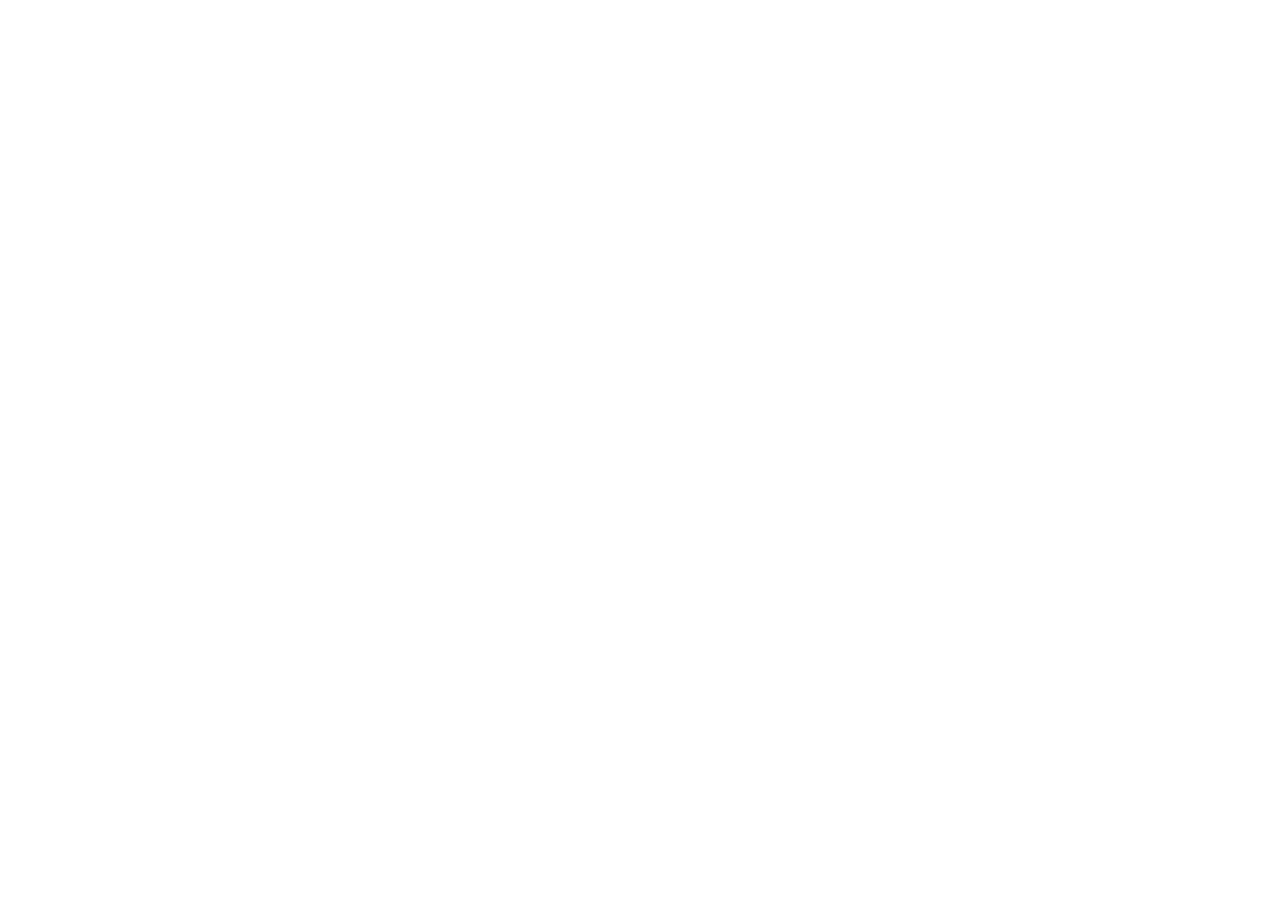
==== commit ade23d9f: "123" ====
--- a/index.html
+++ b/index.html
@@ -13,8 +13,8 @@
     <meta name="twitter:card" content="summary_large_image" />
     <meta name="twitter:site" content="@Lovable" />
     <meta name="twitter:image" content="https://lovable.dev/opengraph-image-p98pqg.png" />
-    <script type="module" crossorigin src="/assets/index-tah6fVKB.js"></script>
-    <link rel="stylesheet" crossorigin href="/assets/index-CK7opR3w.css">
+    <script type="module" crossorigin src="/test1/assets/index-DyA105IX.js"></script>
+    <link rel="stylesheet" crossorigin href="/test1/assets/index-CK7opR3w.css">
   </head>
 
   <body>
